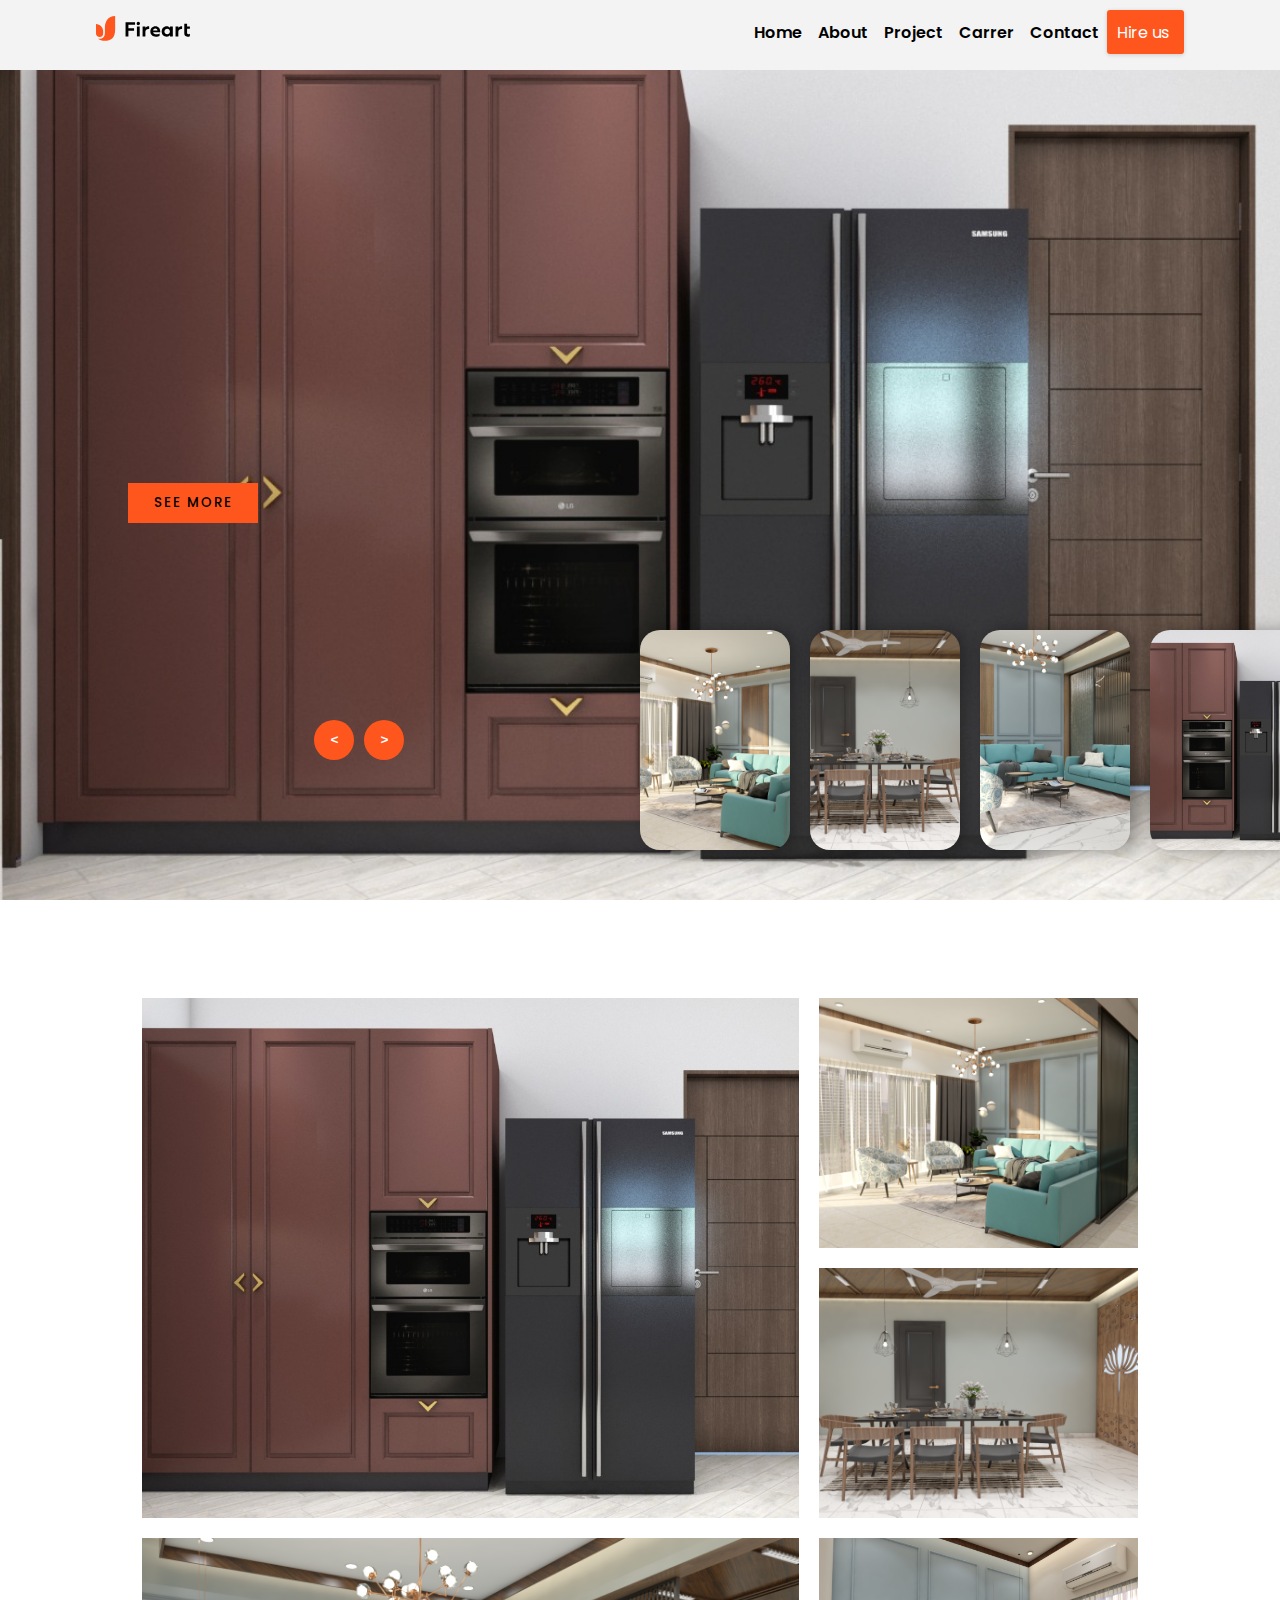
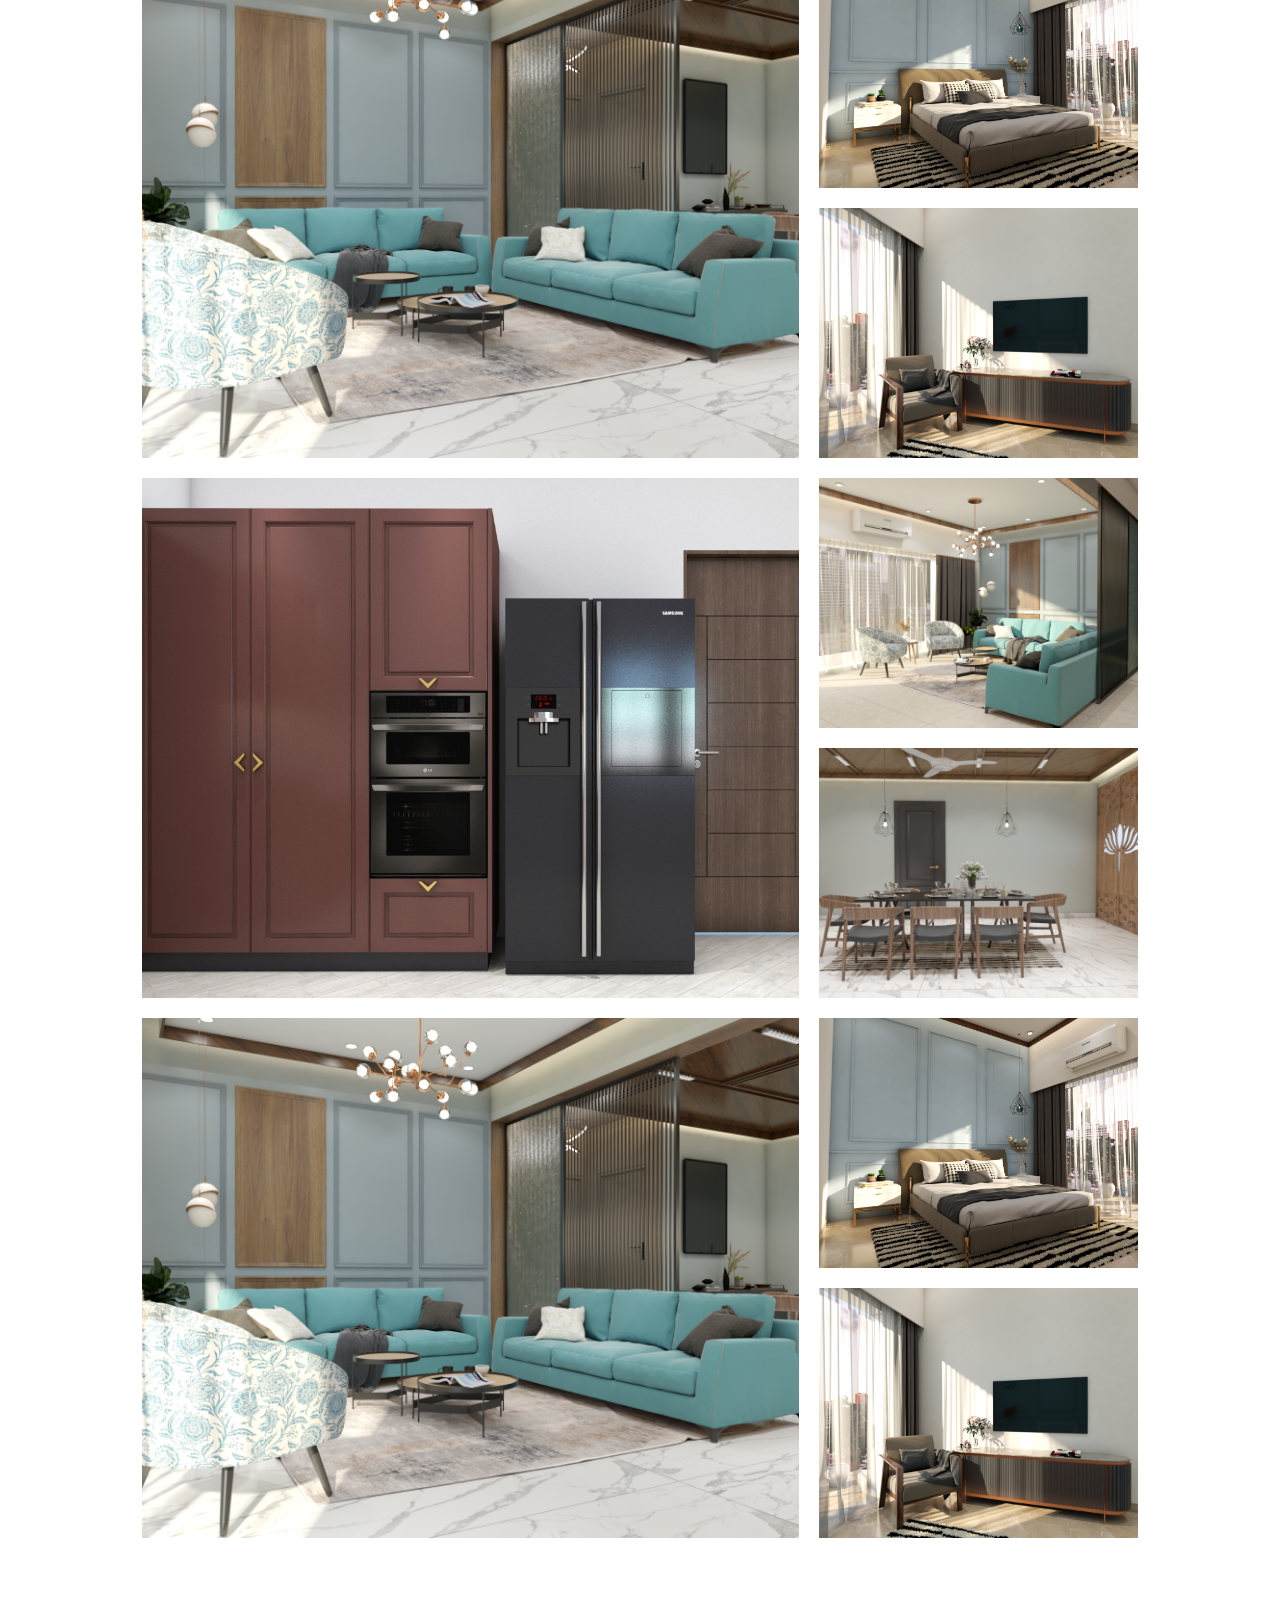
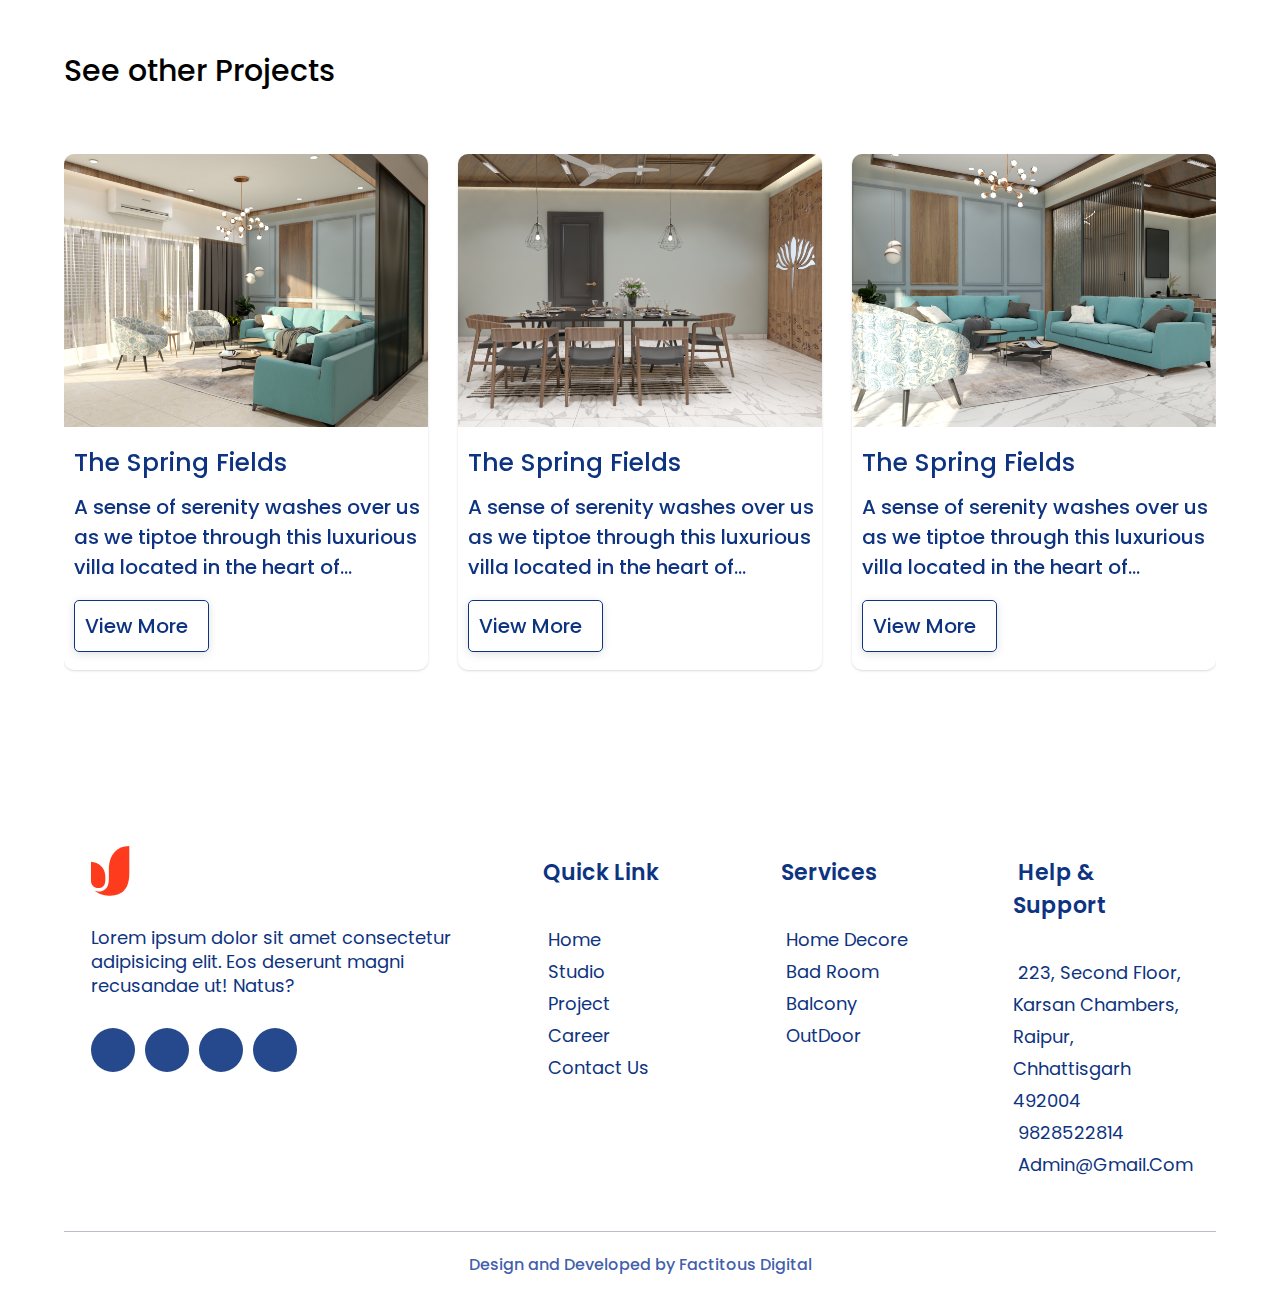
==== index.html @ 6d8b7cb5 "Add files via upload" ====
<!DOCTYPE html>
<html lang="en">
  <head>
    <meta charset="UTF-8" />
    <meta name="viewport" content="width=device-width, initial-scale=1.0" />
    <title>Document</title>
    <link rel="stylesheet" href="css/style.css" />
    <link rel="stylesheet" href="lightbox2/dist/css/lightbox.min.css" />

    <!-- Font Awesome CDN Link -->
    <link rel="stylesheet" href="https://cdnjs.cloudflare.com/ajax/libs/font-awesome/6.5.2/css/all.min.css" integrity="sha512-SnH5WK+bZxgPHs44uWIX+LLJAJ9/2PkPKZ5QiAj6Ta86w+fsb2TkcmfRyVX3pBnMFcV7oQPJkl9QevSCWr3W6A==" crossorigin="anonymous" referrerpolicy="no-referrer" />
    <link rel="stylesheet" href="https://cdn.jsdelivr.net/npm/swiper@11/swiper-bundle.min.css"/>
  </head>
  <body>
    <div class="container-fluid">
      <header>
        <!-- ---nav bar -----  -->
        <div class="header_navbar p_relative">
          <nav class="nav-bar">
            <div class="main_nav">
              <div class="header_logo">
                <img
                  src="image/navbar/desktop_logo.svg"
                  alt="fireart logo"
                  loading="lazy"
                  class="desktop_logo"
                />
              </div>
              <div class="menus">
                <ul class="nav-list">
                  <li><a href="index.html">Home</a></li>
                  <li><a href="about.html">About</a></li>
                  <li><a href="project.html">Project</a></li>
                  <li><a href="carrer.html">Carrer</a></li>
                  <li><a href="contact.html">Contact</a></li>
                </ul>
                <a href="" class="header_hirebutton">Hire us
                  <span>
                    <div class="snippet" data-title="dot-flashing">
                      <div class="stage">
                        <div class="dot-flashing"></div>
                      </div>
                    </div>
                  </span>
                </a>
              </div>
              <!-- ----mobile menu code ---  -->
              <div class="mobile-menu">
                <ul class="mobile-nav-list">
                  <li><a href="index.html">Home</a></li>
                  <li><a href="about.html">About</a></li>
                  <li><a href="project.html">Project</a></li>
                  <li><a href="carrer.html">carrer</a></li>
                  <li><a href="contact.html">contact </a></li>
                  <li class="header_hirebutton"><a href="proejctLink.html">Hire us </a></li>
                </ul>
              </div>
            </div>
            <!-- ---mobile menu code over ---  -->
            <div class="header_burger">
              <img src="image/navbar/burger.svg" alt="" class="burger_img" />
            </div>
          </nav>
        </div>
        <!-- --nav bar is over now---  -->

        <!-- ----Header slider -----  -->
        <div class="slider">
          <div class="list">
            <div class="item">
              <img src="image/slider/1.jpeg" alt="" />
              <div class="content">
                <div class="title">HOME MAGIC</div>
                <div class="type">BADROOM</div>
                <div class="description">
                  Lorem ipsum dolor sit amet consectetur adipisicing elit.
                  Deleniti temporibus quis eum consequuntur voluptate quae
                  doloribus distinctio. Possimus, sed recusandae. Lorem ipsum
                  dolor sit amet consectetur adipisicing elit. Sequi, aut.
                </div>
                <div class="button">
                  <button>SEE MORE</button>
                </div>
              </div>
            </div>
            <div class="item">
              <img src="image/slider/1.png" alt="" />
              <div class="content">
                <div class="title">BALCONY</div>
                <div class="type">BALCONY</div>
                <div class="description">
                  Lorem ipsum dolor sit amet consectetur adipisicing elit.
                  Deleniti temporibus quis eum consequuntur voluptate quae
                  doloribus distinctio. Possimus, sed recusandae. Lorem ipsum
                  dolor sit amet consectetur adipisicing elit. Sequi, aut.
                </div>
                <div class="button">
                  <button>SEE MORE</button>
                </div>
              </div>
            </div>
            <div class="item">
              <img src="image/slider/2.png" alt="" />
              <div class="content">
                <div class="title">HOME DECORE</div>
                <div class="type">DECORE</div>
                <div class="description">
                  Lorem ipsum dolor sit amet consectetur adipisicing elit.
                  Deleniti temporibus quis eum consequuntur voluptate quae
                  doloribus distinctio. Possimus, sed recusandae. Lorem ipsum
                  dolor sit amet consectetur adipisicing elit. Sequi, aut.
                </div>
                <div class="button">
                  <button>SEE MORE</button>
                </div>
              </div>
            </div>
            <div class="item">
              <img src="image/slider/3.png" alt="" />
              <div class="content">
                <div class="title">MAGIC ROOM</div>
                <div class="type">HALL</div>
                <div class="description">
                  Lorem ipsum dolor sit amet consectetur adipisicing elit.
                  Deleniti temporibus quis eum consequuntur voluptate quae
                  doloribus distinctio. Possimus, sed recusandae. Lorem ipsum
                  dolor sit amet consectetur adipisicing elit. Sequi, aut.
                </div>
                <div class="button">
                  <button>SEE MORE</button>
                </div>
              </div>
            </div>
          </div>
          <div class="thumbnail">
            <div class="item">
              <img src="image/slider/1.jpeg" alt="" />
            </div>
            <div class="item">
              <img src="image/slider/1.png" alt="" />
            </div>
            <div class="item">
              <img src="image/slider/2.png" alt="" />
            </div>
            <div class="item">
              <img src="image/slider/3.png" alt="" />
            </div>
          </div>
          <div class="nextPrevArrows">
            <button class="prev">&lt;</button>
            <button class="next">&gt;</button>
          </div>
        </div>
        <!-- -----header slider is over now---  -->
      </header>

      <!-- ---gallery is here--  -->
       <!-- -----gallery section is here--  -->
       <section class="gallery_section">
        <div class="container">
            <div class="grid-gallery">
                <div class="grid-item">
                    <a href="image/slider/1.jpeg" data-lightbox="gridImage">
                        <img src="image/slider/1.jpeg" />
                    </a>
                </div>
                <div class="grid-item">
                    <a href="image/slider/1.png" data-lightbox="gridImage">
                        <img src="image/slider/1.png" />
                    </a>
                </div>
                <div class="grid-item">
                    <a href="image/slider/2.png" data-lightbox="gridImage">
                        <img src="image/slider/2.png" />
                    </a>
                </div>
                <div class="grid-item">
                    <a href="image/slider/3.png" data-lightbox="gridImage">
                        <img src="image/slider/3.png" />
                    </a>
                </div>
                <div class="grid-item">
                    <a href="image/slider/4.png" data-lightbox="gridImage">
                        <img src="image/slider/4.png" />
                    </a>
                </div>
                <div class="grid-item">
                    <a href="image/slider/5.png" data-lightbox="gridImage">
                        <img src="image/slider/5.png" />
                    </a>
                </div>
                <!-- ----second is here --  -->
                <div class="grid-item">
                    <a href="image/slider/1.jpeg" data-lightbox="gridImage">
                        <img src="image/slider/1.jpeg" />
                    </a>
                </div>
                <div class="grid-item">
                    <a href="image/slider/1.png" data-lightbox="gridImage">
                        <img src="image/slider/1.png" />
                    </a>
                </div>
                <div class="grid-item">
                    <a href="image/slider/2.png" data-lightbox="gridImage">
                        <img src="image/slider/2.png" />
                    </a>
                </div>
                <div class="grid-item">
                    <a href="image/slider/3.png" data-lightbox="gridImage">
                        <img src="image/slider/3.png" />
                    </a>
                </div>
                <div class="grid-item">
                    <a href="image/slider/4.png" data-lightbox="gridImage">
                        <img src="image/slider/4.png" />
                    </a>
                </div>
                <div class="grid-item">
                    <a href="image/slider/5.png" data-lightbox="gridImage">
                        <img src="image/slider/5.png" />
                    </a>
                </div>

            </div>

        </div>
    </section>

    <!-- ---gallery section is over now--  -->
      <!-- ---gallery is over now--  -->

      <!-- -----section is here---  -->
      <div class="container kapil">
        <div class="swiper_slider">
          <h2>See other Projects</h>
            <div class="swiper">
              <div class="swiper-wrapper">
                <div class="swiper-slide">
                  <img src="image/slider/1.png" alt="Image 1">
                  <div class="title">The Spring Fields</div>
                  <div class="description">A sense of serenity washes over us as we tiptoe through this luxurious villa located in the heart of...</div>
                  <div class="view-more"><p>View More</p></div>
                </div>
                <div class="swiper-slide">
                  <img src="image/slider/2.png" alt="Image 1">
                  <div class="title">The Spring Fields</div>
                  <div class="description">A sense of serenity washes over us as we tiptoe through this luxurious villa located in the heart of...</div>
                  <div class="view-more"><p>View More</p></div>
                </div>
                <div class="swiper-slide">
                  <img src="image/slider/3.png" alt="Image 1">
                  <div class="title">The Spring Fields</div>
                  <div class="description">A sense of serenity washes over us as we tiptoe through this luxurious villa located in the heart of...</div>
                  <div class="view-more"><p>View More</p></div>
                </div>
                <div class="swiper-slide">
                  <img src="image/slider/4.png" alt="Image 1">
                  <div class="title">The Spring Fields</div>
                  <div class="description">A sense of serenity washes over us as we tiptoe through this luxurious villa located in the heart of...</div>
                  <div class="view-more"><p>View More</p></div>
                </div>
                <div class="swiper-slide">
                  <img src="image/slider/5.png" alt="Image 1">
                  <div class="title">The Spring Fields</div>
                  <div class="description">A sense of serenity washes over us as we tiptoe through this luxurious villa located in the heart of...</div>
                  <div class="view-more"><p>View More</p></div>
                </div>
                
              </div>
              <!-- Add Pagination -->
            </div>
        </div>

      </div>
      <!-- -----section is over here----  -->

      <!-- ---footer is start here---  -->
      <footer>
        <div class="container">
          <div class="wrapper">
            <div class="footer-widget">
              <a href="#">
                <img src="image/footer/logo.svg" class="logo" />
              </a>
              <p class="desc">
                Lorem ipsum dolor sit amet consectetur adipisicing elit. Eos
                deserunt magni recusandae ut! Natus?
              </p>
              <ul class="socials">
                <li>
                  <a href="#">
                    <i class="fab fa-facebook-f"></i>
                  </a>
                </li>
                <li>
                  <a href="#">
                    <i class="fab fa-twitter"></i>
                  </a>
                </li>
                <li>
                  <a href="#">
                    <i class="fab fa-instagram"></i>
                  </a>
                </li>
                <li>
                  <a href="#">
                    <i class="fab fa-linkedin-in"></i>
                  </a>
                </li>
              </ul>
            </div>
            <div class="footer-widget">
              <h6><i class="fa-solid fa-arrow-up-right-from-square"></i> &nbsp;Quick Link</h6>
              <ul class="links">
                <li><a href="#"> <i class="fa-solid fa-house-crack"></i> &nbsp; Home</a></li>
                <li><a href="#"><i class="fa-brands fa-studiovinari"></i> &nbsp; Studio</a></li>
                <li><a href="#"><i class="fa-solid fa-list-check"></i> &nbsp; Project</a></li>
                <li><a href="#"><i class="fa-solid fa-arrow-trend-up"></i> &nbsp; Career</a></li>
                <li><a href="#"><i class="fa-regular fa-address-book"></i> &nbsp; Contact Us</a></li>
              </ul>
            </div>
            <div class="footer-widget">
              <h6><i class="fa-solid fa-sliders"></i> &nbsp;Services</h6>
              <ul class="links">
                <li><a href="#"><i class="fa-solid fa-campground"></i> &nbsp; Home Decore</a></li>
                <li><a href="#"><i class="fa-solid fa-person-booth"></i> &nbsp; Bad Room</a></li>
                <li><a href="#"><i class="fa-solid fa-person-shelter"></i> &nbsp; Balcony</a></li>
                <li><a href="#"><i class="fa-solid fa-cloud-sun"></i>&nbsp; OutDoor</a></li>
              </ul>
            </div>
            <div class="footer-widget">
              <h6><i class="fa-solid fa-circle-question"></i> &nbsp;Help &amp; Support</h6>
              <ul class="links">
                <!-- <li><i class="fa-regular fa-address-book"></i> &nbsp;<a href="">Address</a></li> -->
                <li><a href=""><i class="fa-regular fa-address-book"></i>  &nbsp;223, Second Floor, Karsan Chambers,<br> Raipur, Chhattisgarh 492004</a></li>
                <!-- <li><i class="fa-regular fa-address-book"></i> &nbsp;<a href="">Mobile Number</a></li> -->
                <li><a href=""><i class="fa-regular fa-address-book"></i>  &nbsp;9828522814</a></li>
                <!-- <li><i class="fa-regular fa-envelope"></i> &nbsp;<a href="">Email Id :</a> </li> -->
                <li><a href="mailto:admin@gmail.com"> <i class="fa-regular fa-envelope"></i> &nbsp;admin@gmail.com</a></li>
                
            </ul>
            
            </div>
          </div>
          <div class="copyright-wrapper">
            <p>
              Design and Developed by
              <a href="#" target="blank">Factitous Digital</a>
            </p>
          </div>
        </div>
      </footer>
      <!-- --footer is over here--  -->
      
    </div>


    <script src="js/script.js"></script>
    <!-- ------swiper slider cdn ----  -->
    <script src="https://cdn.jsdelivr.net/npm/swiper@11/swiper-bundle.min.js"></script>
    <script>
      // Initialize Swiper
      var swiper = new Swiper('.swiper', {
        slidesPerView: 3,
      spaceBetween: 30,
      freeMode: true,
      loop: true,
      autoplay: {
        delay: 3000, // milliseconds
        disableOnInteraction: false, // keep autoplaying even when user interacts
      },
      pagination: {
        el: '.swiper-pagination',
        clickable: true,
      },
      breakpoints: {
    // When window width is <= 768px (mobile)
    0: {
      slidesPerView: 'auto',
    },
    // When window width is > 768px (desktop)
    1024: {
      slidesPerView: 3, // Adjust the value for desktop as needed
    },
  },
      
    });
    </script>
    <!-- jQuery CDN Link -->
    <script src="https://ajax.googleapis.com/ajax/libs/jquery/3.6.3/jquery.min.js"></script>
    <!-- Lightbox JS -->
    <script src="lightbox2/dist/js/lightbox.min.js"></script>
  </body>
</html>
---- css/style.css ----
@import url("https://fonts.googleapis.com/css2?family=Poppins:ital,wght@0,100;0,200;0,300;0,400;0,500;0,600;0,700;0,800;0,900;1,100;1,200;1,300;1,400;1,500;1,600;1,700;1,800;1,900&display=swap");

* {
  margin: 0;
  padding: 0;
  box-sizing: border-box;
}

:root {
  --primary-color: #f3f3f3;
  --button-color: #ff561d;
  --secondary-color: #000000;
  --ternory-color: #ffffff;
}

body {
  margin: 0;
  padding: 0;
  box-sizing: border-box;
  font-family: Poppins;
}

ul li {
  list-style: none;
}

a {
  text-decoration: none;
  color: var(--secondary-color);
}

p,
h1,
h2,
h3,
h4,
h5,
h6 {
  overflow-wrap: break-word;
}

.text-center {
  text-align: center;
}
.container-fluid {
  width: 100%;
}
.container {
  width: 90%;
  margin: auto;
}
.p_relative{
    position: relative;
}

/* ----nav bar css is here----  */
.header_navbar{
    width: 100%;
    background-color: var(--primary-color);
    border: 0px solid red;
    position: fixed;
    z-index: 999;
    height: 70px;
}
nav{
    position: fixed;
    top: 0;
    left: 0;
    width: 100%;
    border: 1px solid red;
    padding: 0px 2em;
    z-index: 9; /* Adjust z-index as needed */
    background-color: var(--primary-color);
    
  }
.nav-bar{
    border: 0px solid blue;
    width: 90%;
    margin-left: 5%;
}
.main_nav{
    display: flex;
    justify-content: space-between;
    align-items: center;
}
nav .desktop_logo{
    background-size: cover;
    border: 0px solid black;
    height: 25px;
    margin: 1em 0em;
}
.menus .nav-list {
    display: flex;
    border: 0px solid black;
    margin-top: 0.6em;
    
}
.menus .nav-list li a{  
    padding: 0 0.5em;
    margin-right: 2em;
    color: var(--secondary-color);
    font-weight: 550;
    border: 0px solid red;
    position: relative;
}
.menus .nav-list li a::after{
    content: '';
    height: 2px;
    width: 0px;
    background:var(--button-color);
    border-radius: 3px;
    position: absolute;
    bottom: -5px;
    right: 0%;
    transition: 0.3s;
}

.menus .nav-list li a:hover::after{
    width: 100%;
    left: 0%;
}
.menus{
    display: flex;
}
.header_hirebutton{
    background-color: var(--button-color);
    color: var(--ternory-color);
    padding: 10px 15px 9px 10px;
    border-radius: 3px;
    box-shadow: rgba(0, 0, 0, 0.16) 0px 1px 4px;
}
.header_burger{
    display: none;
}
.mobile-menu {
    display: none;
  }
/* ----nav bar css is closed ---  */

/* -----slider css is here---  */
.slider {
  height: 100vh;
  width: 100%;
  overflow: hidden;
  position: relative;
  border: 0px solid red;
}
.slider .list .item {
  width: 100%;
  height: 100%;
  position: absolute;
  inset: 0 0 0 0;
}
.slider .list .item img {
  width: 100%;
  height: 100%;
  object-fit: cover;
}
.slider .list .item .content {
  position: absolute;
  top: 20%;
  width: 1140px;
  max-width: 80%;
  left: 50%;
  transform: translateX(-50%);
  padding-right: 30%;
  box-sizing: border-box;
  color: #fff;
  text-shadow: 0 5px 10px #0004;
}

.slider .list .item .content .title,
.slider .list .item .content .type {
  font-size: 5em;
  font-weight: bold;
  line-height: 1.3em;
}
.slider .list .item .type {
  color: #ff561d;
}
.slider .list .item .button {
  display: grid;
  grid-template-columns: repeat(2, 130px);
  grid-template-rows: 40px;
  gap: 5px;
  margin-top: 20px;
}
.slider .list .item .button button {
  border: none;
  background-color: #ff561d;
  font-family: Poppins;
  font-weight: 500;
  cursor: pointer;
  transition: 0.4s;
  letter-spacing: 2px;
}

.slider .list .item .button button:hover {
  letter-spacing: 3px;
}
.slider .list .item .button button:nth-child(2) {
  background-color: transparent;
  border: 1px solid #fff;
  color: #eee;
}

/* Thumbnail Section  */
.thumbnail {
  position: absolute;
  bottom: 50px;
  left: 50%;
  width: max-content;
  z-index: 100;
  display: flex;
  gap: 20px;
}

.thumbnail .item {
  width: 150px;
  height: 220px;
  flex-shrink: 0;
  position: relative;
}

.thumbnail .item img {
  width: 100%;
  height: 100%;
  object-fit: cover;
  border-radius: 20px;
  box-shadow: 5px 0 15px rgba(0, 0, 0, 0.3);
}

/* nextPrevArrows Section  */
.nextPrevArrows {
  position: absolute;
  top: 80%;
  right: 52%;
  z-index: 100;
  width: 300px;
  max-width: 30%;
  display: flex;
  gap: 10px;
  align-items: center;
}
.nextPrevArrows button {
  width: 40px;
  height: 40px;
  border-radius: 50%;
  background-color: #ff561d;
  border: none;
  color: #fff;
  font-family: monospace;
  font-weight: bold;
  transition: 0.5s;
  cursor: pointer;
}
.nextPrevArrows button:hover {
  background-color: #fff;
  color: #000;
}

/* Animation Part */
.slider .list .item:nth-child(1) {
  z-index: 1;
}

/* animation text in first item */
.slider .list .item:nth-child(1) .content .title,
.slider .list .item:nth-child(1) .content .type,
.slider .list .item:nth-child(1) .content .description,
.slider .list .item:nth-child(1) .content .buttons {
  transform: translateY(50px);
  filter: blur(20px);
  opacity: 0;
  animation: showContent 0.5s 1s linear 1 forwards;
}
@keyframes showContent {
  to {
    transform: translateY(0px);
    filter: blur(0px);
    opacity: 1;
  }
}
.slider .list .item:nth-child(1) .content .title {
  animation-delay: 0.4s !important;
}
.slider .list .item:nth-child(1) .content .type {
  animation-delay: 0.6s !important;
}
.slider .list .item:nth-child(1) .content .description {
  animation-delay: 0.8s !important;
}
.slider .list .item:nth-child(1) .content .buttons {
  animation-delay: 1s !important;
}

/* Animation for next button click */
.slider.next .list .item:nth-child(1) img {
  width: 150px;
  height: 220px;
  position: absolute;
  bottom: 50px;
  left: 50%;
  border-radius: 30px;
  animation: showImage 0.5s linear 1 forwards;
}

@keyframes showImage {
  to {
    bottom: 0;
    left: 0;
    width: 100%;
    height: 100%;
    border-radius: 0;
  }
}

.slider.next .thumbnail .item:nth-last-child(1) {
  overflow: hidden;
  animation: showThumbnail 0.5s linear 1 forwards;
}
.slider.prev .list .item img {
  z-index: 100;
}

@keyframes showThumbnail {
  from {
    width: 0;
    opacity: 0;
  }
}

.slider.next .thumbnail {
  animation: effectNext 0.5s linear 1 forwards;
}

@keyframes effectNext {
  from {
    transform: translateX(150px);
  }
}

/* Animation for prev button click */
.slider.prev .list .item:nth-child(2) {
  z-index: 2;
}

.slider.prev .list .item:nth-child(2) img {
  animation: outFrame 0.5s linear 1 forwards;
  position: absolute;
  bottom: 0;
  left: 0;
}
@keyframes outFrame {
  to {
    width: 150px;
    height: 220px;
    bottom: 50px;
    left: 50%;
    border-radius: 20px;
  }
}

.slider.prev .thumbnail .item:nth-child(1) {
  overflow: hidden;
  opacity: 0;
  animation: showThumbnail 0.5s linear 1 forwards;
}
.slider.next .nextPrevArrows button,
.slider.prev .nextPrevArrows button {
  pointer-events: none;
}

.slider.prev .list .item:nth-child(2) .content .title,
.slider.prev .list .item:nth-child(2) .content .type,
.slider.prev .list .item:nth-child(2) .content .description,
.slider.prev .list .item:nth-child(2) .content .buttons {
  animation: contentOut 1.5s linear 1 forwards !important;
}

@keyframes contentOut {
  to {
    transform: translateY(-150px);
    filter: blur(20px);
    opacity: 0;
  }
}
@media screen and (max-width: 678px) {
  .slider .list .item .content {
    padding-right: 0;
  }
  .slider .list .item .content .title {
    font-size: 50px;
  }
}
/* ----slider css is over now ----  */


/* --footer css is here----  */
footer {
    position: relative;
    width: 100%;
    height: auto;
    padding-top: 80px;
    background-color: #ffffff;
  }
  
  
  .wrapper {
    display: flex;
    justify-content: space-between;
    flex-direction: row;
    flex-wrap: wrap;
  }
  
  .wrapper .footer-widget {
    width: calc(20% - 30px);
    margin: 0 15px 50px;
    padding: 0 12px;
  }
  
  .wrapper .footer-widget:nth-child(1) {
    width: calc(40% - 50px);
    margin-right: 15px;
  }
  
  .wrapper .footer-widget .logo {
    margin-bottom: 30px;
    vertical-align: middle;
  }
  
  .wrapper .footer-widget p {
    margin-bottom: 30px;
    font-size: 18px;
    line-height: 24px;
    color: #0e3481;
  }
  
  .wrapper .footer-widget .socials {
    display: flex;
    align-items: center;
    justify-content: flex-start;
  }
  
  .wrapper .footer-widget .socials li {
    list-style: none;
  }
  
  .wrapper .footer-widget .socials li a {
    width: 44px;
    height: 44px;
    margin-right: 10px;
    color: #ffffff;
    background-color: rgba(14, 52, 129, 0.9);
    border-radius: 50%;
    font-size: 22px;
    text-decoration: none;
    display: flex;
    align-items: center;
    justify-content: center;
    transition: all 0.3s ease-out;
  }
  
  .wrapper .footer-widget .socials li a:hover {
    background-color: #037ef3;
  }
  
  .wrapper .footer-widget h6 {
    color: #0e3481;
    margin: 10px 0 35px;
    font-size: 22px;
    font-weight: 600;
  }
  
  .wrapper .footer-widget .links li {
    list-style: none;
  }
  
  .wrapper .footer-widget .links li a {
    color: #0e3481;
    font-size: 18px;
    text-decoration: none;
    text-transform: capitalize;
    line-height: 32px;
    transition: all 0.3s ease-out;
  }
  
  .wrapper .footer-widget .links li a:hover {
    color: #037ef3;
  }
  
  .copyright-wrapper {
    padding: 20px 0;
    border-top: 1px solid rgba(88, 89, 120, 0.4);
  }
  
  .copyright-wrapper p {
    color: rgba(14, 52, 149, 0.8);
    font-size: 16px;
    font-weight: 500;
    text-align: center;
  }
  
  .copyright-wrapper p a {
    color: inherit;
    font-weight: 500;
    text-decoration: none;
    transition: all 0.3s ease-out;
  }
  
  .copyright-wrapper p a:hover {
    color: #037ef3;
  }
  
  /* Let's write the media query */
  @media (max-width: 992px) {
    .container {
      max-width: 960px;
    }
  
    .wrapper .footer-widget,
    .wrapper .footer-widget:nth-child(1) {
      width: calc(50% - 30px);
    }
  }
  
  @media (max-width: 768px) {
    .container {
      max-width: 720px;
    }
  
    .wrapper .footer-widget,
    .wrapper .footer-widget:nth-child(1) {
      width: 100%;
      margin: 0 10px 50px;
    }
  }
  
/* --footer css is over now  ---  */

/* ---index swiper sider is here ----  */
.kapil{
  border: 0px solid red;
}
.swiper_slider h2{
  margin-top: 2em;
  font-weight: 500;
  font-size: 30px;
}
.swiper {  
    width: 100%;
    height: 100%;
    margin-bottom: 2em;  
    margin-top: 2em;
    border: 0px solid red;
}
.swiper-slide {
  text-align: center;
  font-size: 18px;
  background: #fff;
  display: flex;
  justify-content: center;
  box-shadow: rgba(0, 0, 0, 0.1) 0px 1px 3px 0px, rgba(0, 0, 0, 0.06) 0px 1px 2px 0px;
  border-radius: 10px 10px 0px 0px;
  margin-bottom: 2em;
  border-radius: 10px;
}
.swiper-slide img{
  background-size: cover;
  width: 100%;
  height: auto;
  border-radius: 10px 10px 0px 0px;
}
.swiper-slide .title{
  text-align: left;
  font-weight: 500;
  font-size: 25px;
  margin:10px 0px;
  padding-left: 10px;
  color: #0e3481;
}
.swiper-slide .description{
  font-size: 20px;
  font-weight: 500;
  margin: 10px 0px;
  text-align: left;
  padding-left: 10px;
  color: #0e3481;
}
.swiper-slide .view-more {
  padding: 10px 20px;
  border: none;
  margin: 18px 10px;
  font-size: 20px;
  border: 1px solid #0e3481;
  display: table;
  border-radius: 5px;
  padding-left: 10px;
  color: #0e3481;
  box-shadow: rgba(99, 99, 99, 0.2) 0px 2px 8px 0px;
}

/* ---index swiper slider is over now ---  */

/* -----about is here----  */
.about_section{
  width: 95%;
  display: flex;
  justify-content: space-between;
  margin: auto;
  border: 0px solid red;
  padding-top: 7em;
  margin-bottom: 3em;
}
.about_left{
  width: 40%;

}
.about_left h1{
  font-size: 40px;
  line-height: 55px;
  font-weight: 500;
}
.about_right{
  width: 60%;
}
.about_right p{
    font-size: 20px;
    line-height: 40px;
    text-align: justify;
}
.experience_section{
  width: 100%;
  display: flex;
  justify-content: space-between;
  margin-top: 2em;
}
.experiencce{
  width: 50%;
}
.experiencce h3{
  font-size: 55px;
  font-weight: 500;
  line-height: 65px;
  margin-bottom: 0.2em;
}
.experiencce p{
  font-size: 20px;
  margin-bottom: 0.5em;
}
.experiencce_border{
  width: 80%;
  border-bottom: 1px solid brown;
}
.about_right img {
  background-size: cover;
  width: 100%;
  filter: grayscale(100%);
  border-radius: 20px;
  height: 80%;
}

/* ---about is over now--  */

/* ------project section is here ---  */


.mySwiper{
  width: 100%;
  height: 100vh;
  overflow: hidden;
}
.mySwiper img{
  width: 100%;
  height: 100vh;
}
.project_section{
  width: 100%;
  border: 0px solid red;
  display: flex;
  justify-content: space-between;
}
.project_section_left1{
  width: 40%;
  border: 0px solid red;
}
.project_brick{
  margin: 8.5em 0em 6em 5em;
  border: 0px solid green;
}
.project_section_left1 h3{
  font-weight: 500;
  font-size: 30px;
  margin-top: 1em;
  margin-bottom: 0.5em;
}
.project_section_left1 p{
  font-size: 20px;
  text-align: justify;
  line-height: 30px;
  margin-bottom: 0.5em;
}
.project_section_left1 .view_more{
  padding: 10px 20px;
  border: 1px solid black;
  display: table;
  border-radius: 5px;
  margin-top: 1em;
  cursor: pointer;
}
.project_section_left1 .view_more:hover{
  background-color: black;
  color: white;
}
.view_more a:hover{
  color: white;
}

.project_section_right1{
  width: 60%;
  text-align: left;
  transform: scale(0.9);

}
.project_section_right1 img{
  padding: 1rem;
  border: 0px solid black;
  box-shadow: rgba(0, 0, 0, 0.24) 0px 3px 8px;
}

/* --proejct gallery is here --  */
.grid-gallery {
  width: 100%;
  max-width: 90%;
  margin: 0 auto;
  padding: 50px 20px;
  display: grid;
  grid-template-columns: repeat(auto-fit, minmax(250px, 1fr));
  grid-auto-rows: 250px;
  grid-auto-flow: dense;
  grid-gap: 20px;
}

.grid-gallery .grid-item {
  position: relative;
  background-color: #efefef;
  overflow: hidden;
}

.grid-gallery .grid-item img {
  width: 100%;
  height: 100%;
  object-fit: cover;
  transition: transform 0.5s cubic-bezier(0.165, 0.84, 0.44, 1);
}

.grid-gallery .grid-item:hover img {
  transform: scale(1.1);
}

.grid-gallery .grid-item a {
  cursor: zoom-in;
}

.grid-gallery .grid-item:nth-child(3n - 2) {
  grid-column: span 2;
  grid-row: span 2;
}
.gallery_section{
  margin-top: 3em;
}

/* Let's make it responsive */
@media (max-width: 768px) {
  .grid-gallery {
    grid-template-columns: repeat(auto-fit, minmax(250px, 1fr));
    grid-auto-rows: 250px;
  }

  .grid-gallery .grid-item:nth-child(3n - 2) {
    grid-column: unset;
    grid-row: unset;
  }
}

/* -----project section is over now ---  */

/* -----proejct link section is here -- -  */
.project_link{
  width: 100%;
  display: flex;
  justify-content: space-between;
  margin-top: 3em;
}
.proejctLink_left{
  width: 40%;
}
.proejctLink_left h3{
  font-size: 45px;
  font-weight: 500;
}
.proejctLink_right {
  width: 60%;
}
.proejctLink_right h3{
  font-size: 35px;
  font-weight: 400;
  margin-bottom: 0.5em;
}
.proejctLink_right p{
  font-size: 18px;
}
/* ----proejct link section is over now --  */

/* ------contact us code is here ----  */

.contact{
  width: 100%;
  border: 0px solid red;
  display: flex;
  justify-content: space-between;
  margin-bottom: 1em;
  padding-top: 5em;
}
.contact_form{
  width: 30%;
  border: 0px solid green;
  margin-top: 3em;
}
.contact_form h1{
  font-weight: 500;
  line-height: 40px;
  margin: 1em 0px;
  font-size: 30px;
}
.contact_form p{
  font-size: 18px;
  line-height: 20px;
  margin:1em 0px;
}
.contact_detail{
  width: 50%;
  margin-top: 3em;
  border: 0px solid black;
}
.contact-group .contact_group_style{
  border-radius: 5px;
  border: 1px solid #dfdfdf;
  padding: 0px 16px;
  margin-top: 1em;
  height: 45px;
  margin-bottom: 1.5em;
  width: 100%;
}

.contact-group .cotact_label{
  margin-bottom: 5px;
}
.contact_group_textarea{
  border: 0px solid red;
  width: 100%;
  height: 100px;
  margin-top: 1em;
  border: 1px solid #dfdfdf;
}
.send_message_contact{
  border: none;
  margin:3em 0em ;
  background-color: var(--button-color);
  color: var(--ternory-color);
  padding: 20px 25px 18px 20px;
  border-radius: 3px;
  font-size: 20px;
  box-shadow: rgba(0, 0, 0, 0.16) 0px 1px 4px;
}
.contact_mainform{
  margin-top: 2.5em;
 
}
/* ----contact details section is here ----  */

.contact_phone{
  display: flex;
  justify-content: space-between;
}
.contact_detail h1{
  margin: 1em 0em;
  font-weight: 500;
  font-size: 32px;
}
.conatc_info_email{
  margin-bottom: 2em;
  color: var(--button-color);
  font-size: 20px;
}
.contact_detail h3{
  margin:1em 0em;
  font-size: 32px;
  font-weight: 500;
}
.contact_phone_contect{
  font-size: 20px;
}
.contact_phone_contect p{
  margin-bottom: 8px;
  border: 0px solid red;
  line-height: 35px;
}
.ifrmae_class{
  padding: 1rem;
  border: 5px solid white;
  box-shadow: rgba(0, 0, 0, 0.24) 0px 3px 8px;
}
/* ------contact css is over now ---  */
/* ------carrer css is here----  */
.carrer_job{
  display: flex;
  margin-bottom: 5em;
}
.carrer_job_first{
  width: 50%;
  margin-top: 4em;
}
.carrer_job_first h2{
  font-size: 45px;
  color: black;
  font-weight: 500;
  margin-bottom: 1em;
}
.carrer_job_first span{
  color: var(--button-color);
}
.carrer_job_first p{
  font-size: 24px;
  line-height: 36px;
  color: #6b6b6b;
  margin-bottom: 2em;
}
.carrer_open_position{
  border: none;
  background-color: var(--button-color);
  color: var(--ternory-color);
  padding: 20px 25px 18px 20px;
  border-radius: 3px;
  font-size: 20px;
  box-shadow: rgba(0, 0, 0, 0.16) 0px 1px 4px;
  cursor: pointer;
}

/* ---position css is here---  */
.open_position{
  border: 0px solid red;
  margin-bottom: 4em;
}
.open_position h2{
  font-size: 45px;
  color: black;
  font-weight: 500;
  margin-bottom: 1em; 
  border: 0px solid red;
}
.open_position p{
  font-size: 24px;
  line-height: 36px;
  color: #6b6b6b;
  margin-bottom: 2em;
}

.carrer_alljob{
  width: 50%;
  display: flex;
  justify-content: space-between;
  margin-bottom: 5em;
}


.full_job{
  border: 0px solid red;
  border-radius: 5px;
  box-shadow: rgba(0, 0, 0, 0.24) 0px 3px 8px;
  display: flex;
  justify-content: space-between;
  margin-bottom: 2em;
}


.full_job_left h3{
  color: black;
  font-weight: 500;
  font-size: 30px;
  padding-bottom: 10px;
  margin-top: 1.5em;
}
.full_job_left p{
  color: var(--button-color);
}
.full_job_right h4{
  font-size: 28px;
  font-weight: 600;
  padding-bottom: 10px;
  margin-top: 1.5em;
}
.full_job_right p{
  color: black;
}
.fulltime_apply{
  border: none;
  background-color: var(--button-color);
  color: var(--ternory-color);
  padding: 13px 25px 13px 20px;
  border-radius: 10px;
  font-size: 20px;
  box-shadow: rgba(0, 0, 0, 0.16) 0px 1px 4px;
  margin-top: 1em;
  margin-right: 2em;
  cursor: pointer;
}
.job-list {
  display: none;
}
.job-list.active {
  display: block;
}
.full_job {
  display: grid;
  grid-template-columns: repeat(auto-fit, minmax(300px, 1fr));
  grid-gap: 4em 2em;
}

.job-grid {
  display: grid;
  grid-template-columns: repeat(auto-fill, minmax(300px, 1fr));
  grid-gap: 4em 2em;
}

.full_job {
  border: 1px solid #ccc;
  padding: 20px;
  transition: transform 0.3s ease;
}

.full_job:hover {
  transform: scale(1.05);
}

.full_job_left {
  margin-bottom: 10px; /* Adjust spacing */
}

.full_job_left h3 {
  font-size: 1.2rem; /* Adjust font size */
  margin-bottom: 5px; /* Adjust spacing */
}

.full_job_left p {
  font-size: 0.9rem; /* Adjust font size */
  color: #666; /* Adjust color */
  margin-bottom: 0; /* Reset margin */
}

.full_job_right h4,
.full_job_right p {
  margin: 0; /* Reset margin */
}

.full_job_right button {
  padding: 8px 15px; /* Adjust padding */
  background-color: #007bff; /* Adjust background color */
  color: #fff; /* Adjust text color */
  border: none;
  border-radius: 5px;
  cursor: pointer;
  transition: background-color 0.3s ease;
}

.full_job_right button:hover {
  background-color: #0056b3; /* Adjust hover background color */
}

/* Adjust styles as needed */


/* ----carrer css  is over now ---    */
/* ----job page is here----  */
.job_description{
  display: flex;
  justify-content: space-between;
  padding-top: 8em;
}
.job_description_part1{
  width: 50%;
  border-right: 2px solid #eaeaea;
  margin-bottom: 4em; 
}
.job_description_part1 h1{
  font-size: 48px;
  font-weight: 500;
  margin-bottom: 10px;
}
.job_description_part2{
  width: 50%;
  border: 0px solid red;
}
.job_description_part1 .job_dev a{
  color: var(--button-color);
  font-size: 18px;
  
}
.job_description_part1 .job_dev{
  margin: 1em 0em;
}
.job_description_part1 p{
  line-height: 30px;
  font-size: 22px;
  margin-bottom: 1em;
  width: 90%;
}
.grid_job_item{
  line-height: 30px;
  color: black;
}
.job_description_part1 h2{
  color: black;
  font-size: 35px;
  font-weight: 500;
  margin: 1em 0em;
}
.job_description_part1 ul li{
  font-size: 22px;
  line-height: 30px;
  list-style: disc;
  border: 0px solid red;
  width: 95%;
  margin: auto;
}
.job_description_part2_from {
  border: 0px solid red;
  width: 70%;
  margin-left: 6em;
}
.job_description_part2_label{
  margin-bottom: 0.5em;
  font-size: 20px;
}
.job_description_part2_from input{
  border: none;
  border-bottom: 1px solid black;
  width: 100%;
  margin-top: 0.5em;
  font-size: 25px;
  padding-bottom: 8px;
}
.job_description_part2_button{
  background-color: black;
  color: white;
  box-shadow: rgba(0, 0, 0, 0.24) 0px 3px 8px;
  margin-top: 2em;
  padding: 15px 20px;
  border: none;
  border-radius: 10px;
}

/* ---job page is over now ---    */

/* Media query for screens smaller than 600px (typically mobile devices) */
@media (min-width: 0px) and (max-width: 990px) { 
  .nav-bar{
    display: flex;
    justify-content: space-between;
    align-items: center;
}
  .mobile-menu{
      border: 0px solid red;
      background-color: white;
      position: relative;
      z-index: 99;
  }
  .arrow_svg{
      border: 0px solid red;
      width: 20px;
      height: 20px;
      text-align: right;
  }
  .mobile-menu ul li:nth-child(6) {
      border: 0px solid red; 
    }
  .submenu li a{
      line-height: 15px;
      border: 0px solid red;
      font-size: 15px;
      padding: 0px;
    }
  .mobile-menu {
      display: none;
      overflow-y: auto;
      transition: transform 0.3s ease-in-out, opacity 0.3s ease-in-out;
    }
    
    @keyframes slideFromLeft {
      0% {
        transform: translateX(-100%);
      }
      100% {
        transform: translateX(0);
      }
    }
    
    .mobile-menu.active {
      display: block;
      position: fixed;
      top: 0;
      left: 0;
      width: 100%; /* Adjust the width as needed */
      height: 100vh;
      background-color: #fff; /* Adjust background color as needed */
      box-shadow: 0 2px 5px rgba(0, 0, 0, 0.2); /* Add shadow for better visibility */
      animation: slideFromLeft 0.5s ease forwards; /* Adjust duration and timing function as needed */
    }
    .header_burger{
      z-index:  999;
    }
    
    

    .mobile-nav-list{
      width: 73%;
      margin: auto;
    }
    .mobile-nav-list li{
      font-size: 18px;
      line-height: 26px;
      padding: 1em 0em;
    }
    .submenu {
      display: none;
    }
    
    .submenu.active {
      display: block;
    }
    
    .header_hirebutton{
      margin-top: 2em;
      text-align: center;
      margin-bottom: 4em;
    }
    .header_hirebutton a{
      color: white;
    }
    
  .header_burger{
      display: block;
      border: 0px solid red;
    
  }
  .menus{
      display: none;
  }
  .about_section{
    flex-direction: column;
    border: 0px solid red;
  }
  .about_left{
    width: 100%;
  }
  .about_left h1{
    font-size: 20px;
    width: 100%;
    border: 0px solid red;
    line-height: 33px;
    margin-bottom: 5px;
  }
  .about_right{
    width: 100%;
  }
  .about_right p{
      font-size: 16px;
      line-height: 30px;
      text-align: justify;
  }
  .experience_section{
    width: 100%;
    flex-direction: column;
    margin-top: 2em;
  }
  .experiencce h3{
    font-size: 45px;
    font-weight: 500;
    line-height: 65px;
    margin-bottom: 0.2em;
  }
  .experiencce p{
    font-size: 20px;
    margin-bottom: 0.5em;
    margin-top: 0.5em;
  }
  .experiencce_border{
    width: 100%;
    border-bottom: 1px solid brown;
    margin-bottom: 0.5em;
  }
  .mySwiper{
    width: 100%;
    height: 100vh;
    overflow: hidden;
  }
  .mySwiper img{
    width: 100%;
    height: 100vh;
  }


  /* ---proejct media query is here---  */
  .project_section{
    flex-direction: column;
  }
  .project_section_left1 {
    width: 100%;
  }
  .project_section_right1{
    width: 100%;
  }
  .project_images img{
    width: 100%;
  }
  .project_brick{
    margin: 2.5em 0em 0em 5em;
  }
  .project_link{
    flex-direction: column;
  }
  .proejctLink_left{
    width: 100%;
  }
  .proejctLink_right{
    width: 100%;
  }

  /* -----contact css is here---  */
  .contact{
    flex-direction: column;
  }
  .contact_form{
    width: 100%;
  }
  .contact_detail{
    width: 100%;
  }

  /* --carrer  css is here--  */
  .carrer_job{
    flex-direction: column;
  }
  .carrer_job_first{
    width: 100%;
  }
  .carrer_alljob{
    width: 100%;
  }
  


  

}

@media (min-width: 0px) and (max-width: 580px) {
  .contact_phone{
    width: 100%;
    flex-direction: column;
  }
  .carrer_alljob{
    flex-direction: column;
  }
  .carrer_open_position{
    margin: 10px;
  }
}

@media (min-width: 950px) and (max-width: 1350px) {
  .menus .nav-list li a{
      margin-right: 0px;
  }
}
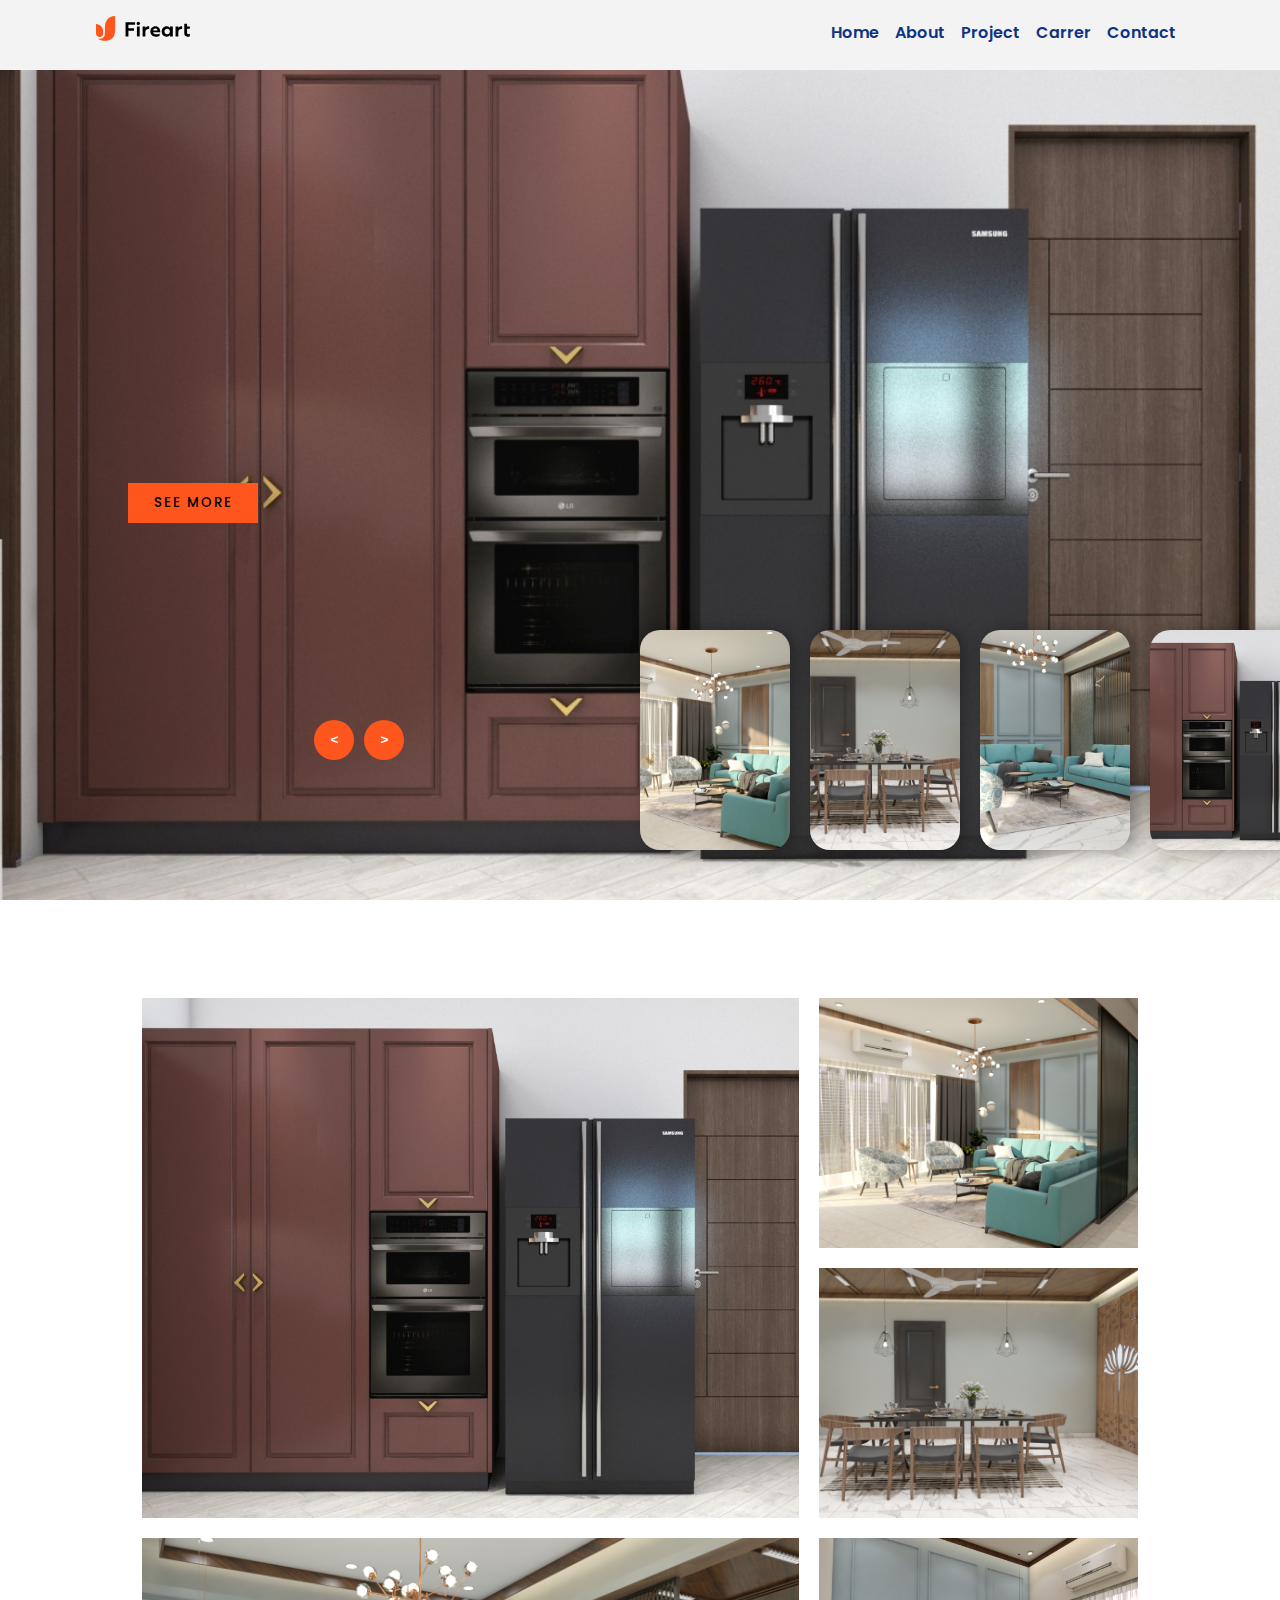
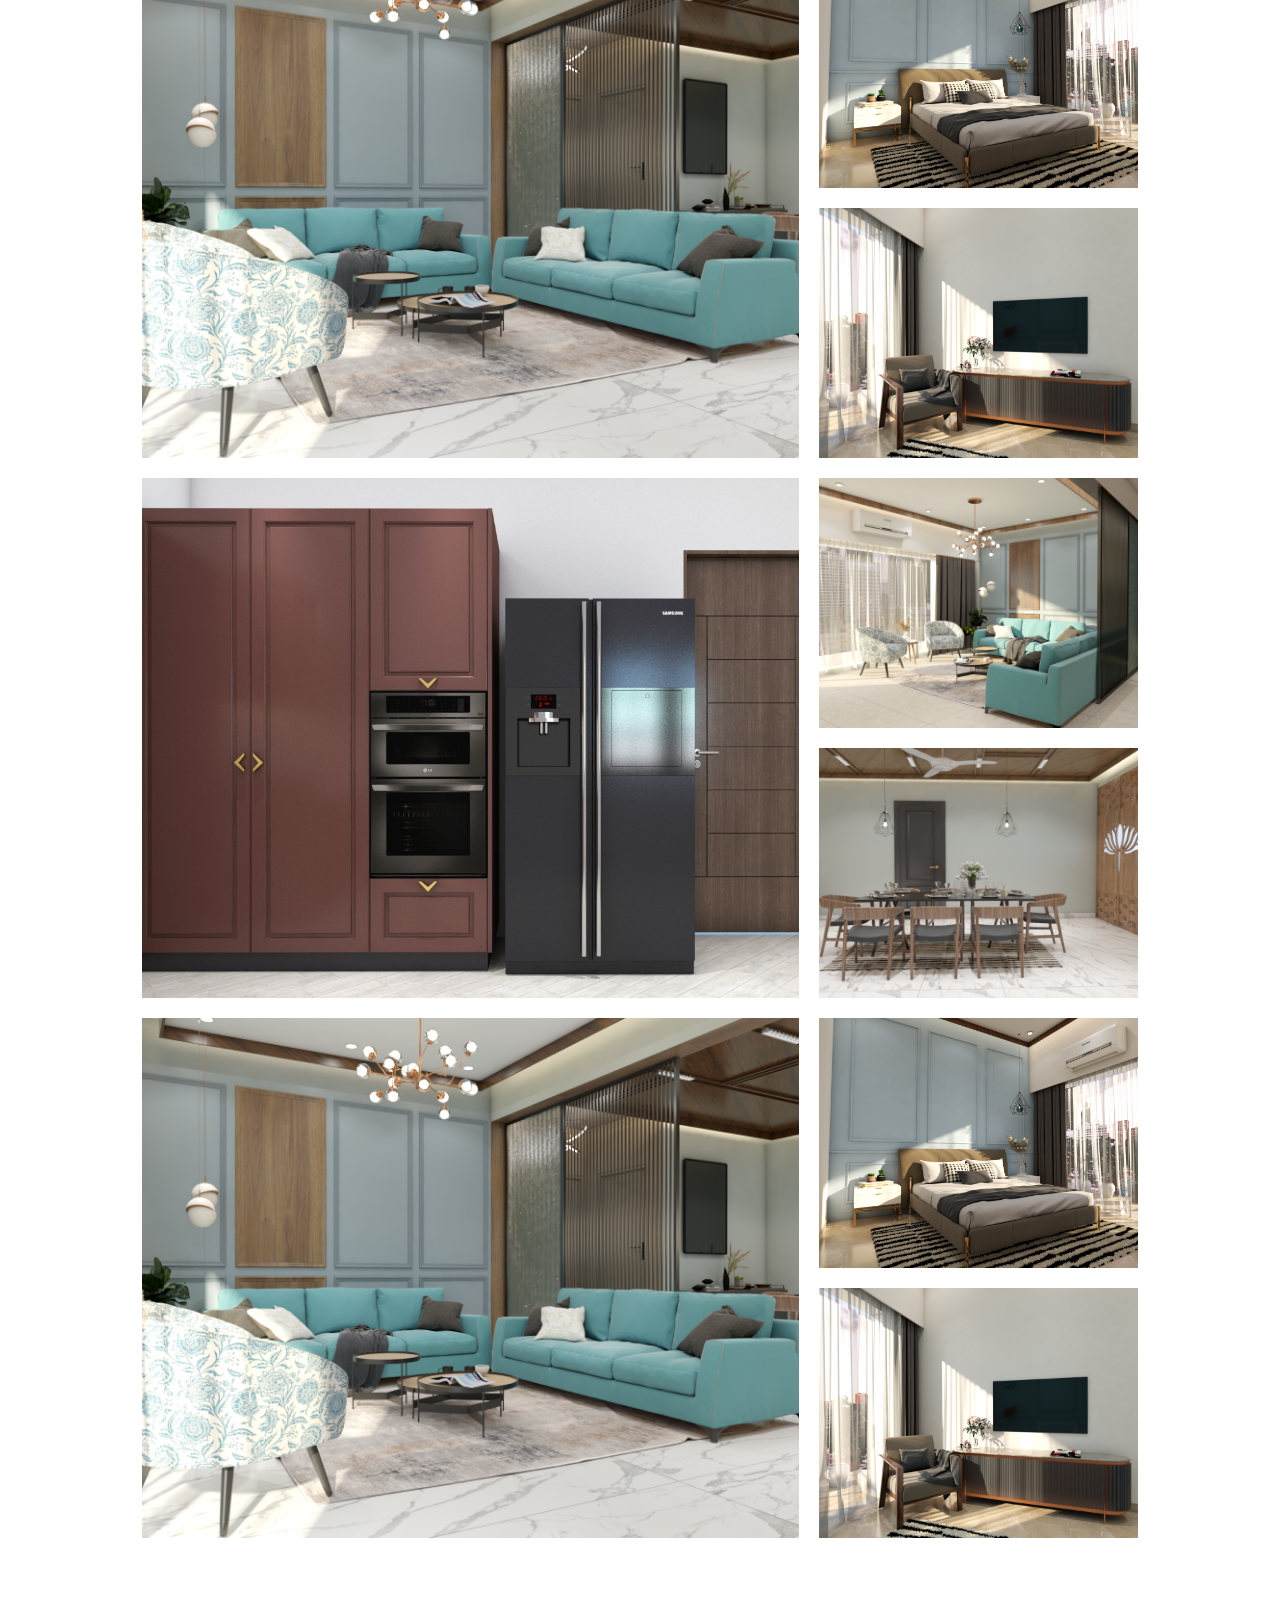
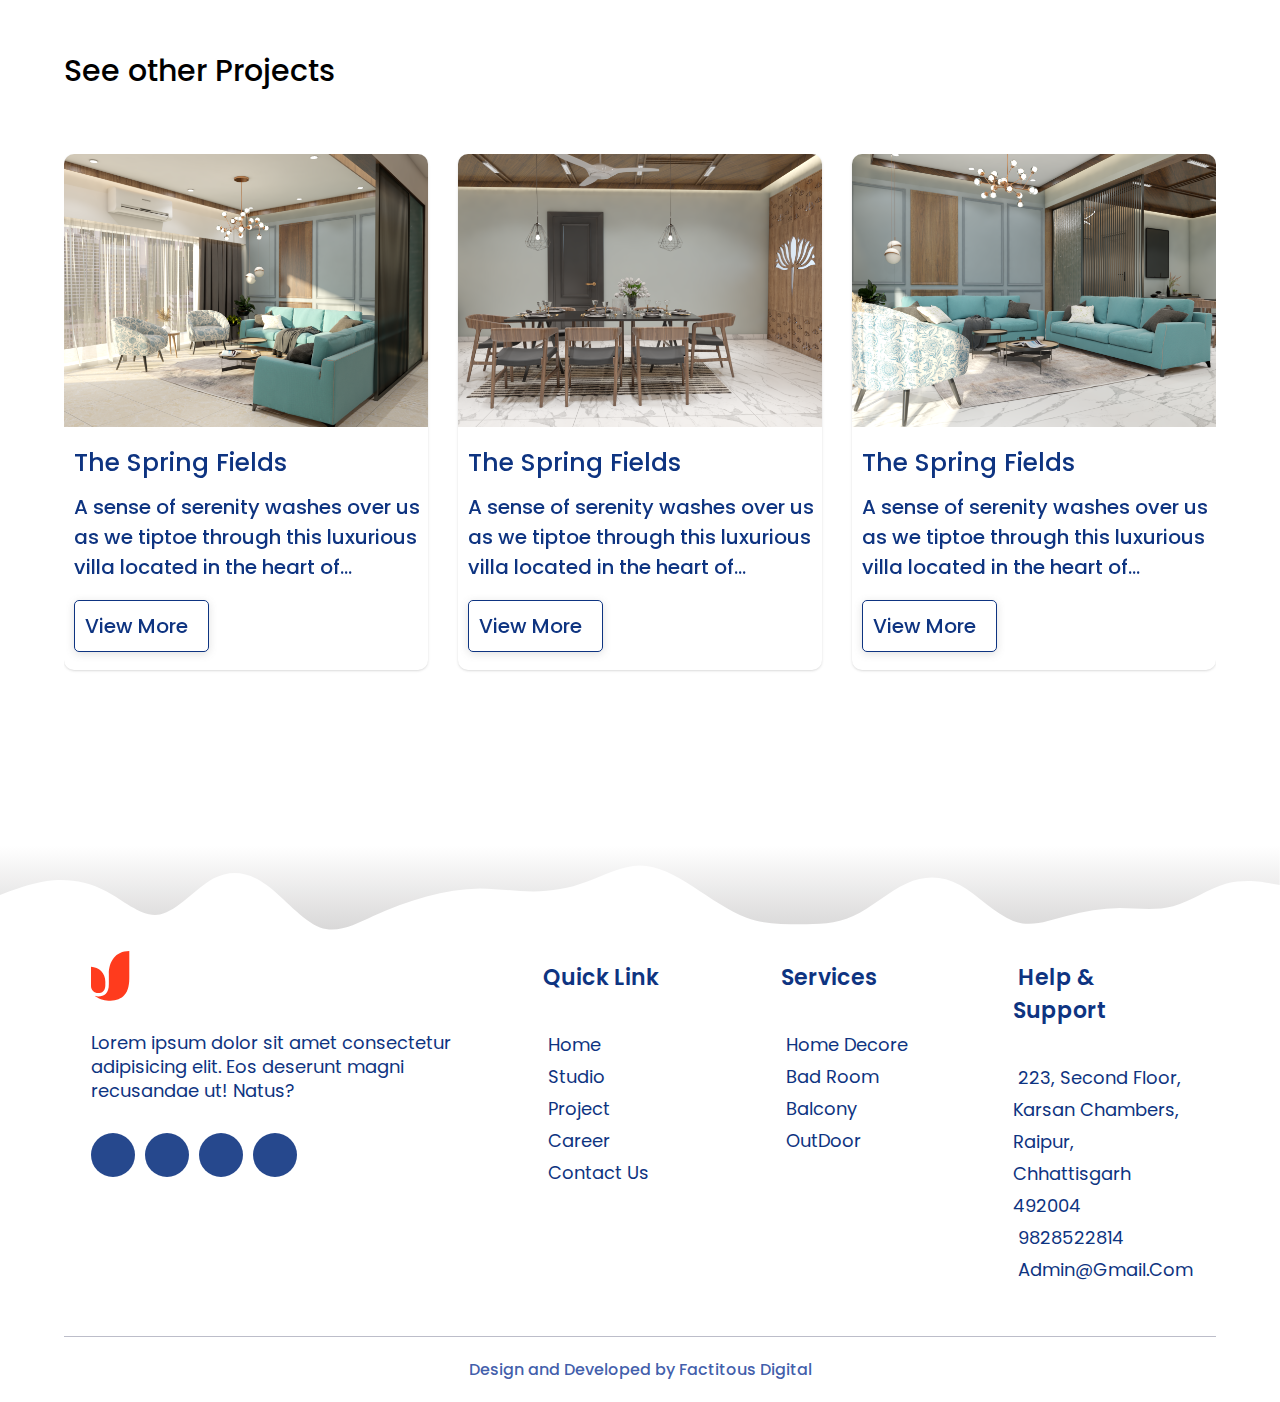
==== commit 7e5374ca: "Add files via upload" ====
--- a/index.html
+++ b/index.html
@@ -19,12 +19,12 @@
           <nav class="nav-bar">
             <div class="main_nav">
               <div class="header_logo">
-                <img
+                <a href="index.html"><img
                   src="image/navbar/desktop_logo.svg"
                   alt="fireart logo"
                   loading="lazy"
                   class="desktop_logo"
-                />
+                /></a>
               </div>
               <div class="menus">
                 <ul class="nav-list">
@@ -34,15 +34,7 @@
                   <li><a href="carrer.html">Carrer</a></li>
                   <li><a href="contact.html">Contact</a></li>
                 </ul>
-                <a href="" class="header_hirebutton">Hire us
-                  <span>
-                    <div class="snippet" data-title="dot-flashing">
-                      <div class="stage">
-                        <div class="dot-flashing"></div>
-                      </div>
-                    </div>
-                  </span>
-                </a>
+               
               </div>
               <!-- ----mobile menu code ---  -->
               <div class="mobile-menu">
@@ -52,13 +44,13 @@
                   <li><a href="project.html">Project</a></li>
                   <li><a href="carrer.html">carrer</a></li>
                   <li><a href="contact.html">contact </a></li>
-                  <li class="header_hirebutton"><a href="proejctLink.html">Hire us </a></li>
                 </ul>
               </div>
             </div>
             <!-- ---mobile menu code over ---  -->
             <div class="header_burger">
               <img src="image/navbar/burger.svg" alt="" class="burger_img" />
+              <a href="index.html"></a>
             </div>
           </nav>
         </div>
@@ -276,6 +268,7 @@
 
       <!-- ---footer is start here---  -->
       <footer>
+        <svg id="wave" style="transform:rotate(180deg); transition: 0.3s" viewBox="0 0 1440 110" version="1.1" xmlns="http://www.w3.org/2000/svg"><defs><linearGradient id="sw-gradient-0" x1="0" x2="0" y1="1" y2="0"><stop stop-color="rgba(255, 255, 255, 1)" offset="0%"></stop><stop stop-color="rgba(216.665, 216.493, 216.114, 1)" offset="100%"></stop></linearGradient></defs><path style="transform:translate(0, 0px); opacity:1" fill="url(#sw-gradient-0)" d="M0,66L10,67.8C20,70,40,73,60,67.8C80,62,100,48,120,42.2C140,37,160,40,180,40.3C200,40,220,37,240,31.2C260,26,280,18,300,25.7C320,33,340,55,360,66C380,77,400,77,420,67.8C440,59,460,40,480,31.2C500,22,520,22,540,22C560,22,580,22,600,29.3C620,37,640,51,660,64.2C680,77,700,88,720,88C740,88,760,77,780,69.7C800,62,820,59,840,58.7C860,59,880,62,900,62.3C920,62,940,59,960,53.2C980,48,1000,40,1020,31.2C1040,22,1060,11,1080,18.3C1100,26,1120,51,1140,66C1160,81,1180,84,1200,73.3C1220,62,1240,37,1260,33C1280,29,1300,48,1320,58.7C1340,70,1360,73,1380,71.5C1400,70,1420,62,1430,58.7L1440,55L1440,110L1430,110C1420,110,1400,110,1380,110C1360,110,1340,110,1320,110C1300,110,1280,110,1260,110C1240,110,1220,110,1200,110C1180,110,1160,110,1140,110C1120,110,1100,110,1080,110C1060,110,1040,110,1020,110C1000,110,980,110,960,110C940,110,920,110,900,110C880,110,860,110,840,110C820,110,800,110,780,110C760,110,740,110,720,110C700,110,680,110,660,110C640,110,620,110,600,110C580,110,560,110,540,110C520,110,500,110,480,110C460,110,440,110,420,110C400,110,380,110,360,110C340,110,320,110,300,110C280,110,260,110,240,110C220,110,200,110,180,110C160,110,140,110,120,110C100,110,80,110,60,110C40,110,20,110,10,110L0,110Z"></path></svg>
         <div class="container">
           <div class="wrapper">
             <div class="footer-widget">
--- a/css/style.css
+++ b/css/style.css
@@ -92,7 +92,7 @@
 .menus .nav-list {
     display: flex;
     border: 0px solid black;
-    margin-top: 0.6em;
+    margin-top: 0em;
     
 }
 .menus .nav-list li a{  
@@ -102,6 +102,7 @@
     font-weight: 550;
     border: 0px solid red;
     position: relative;
+    color: #0e3481;
 }
 .menus .nav-list li a::after{
     content: '';
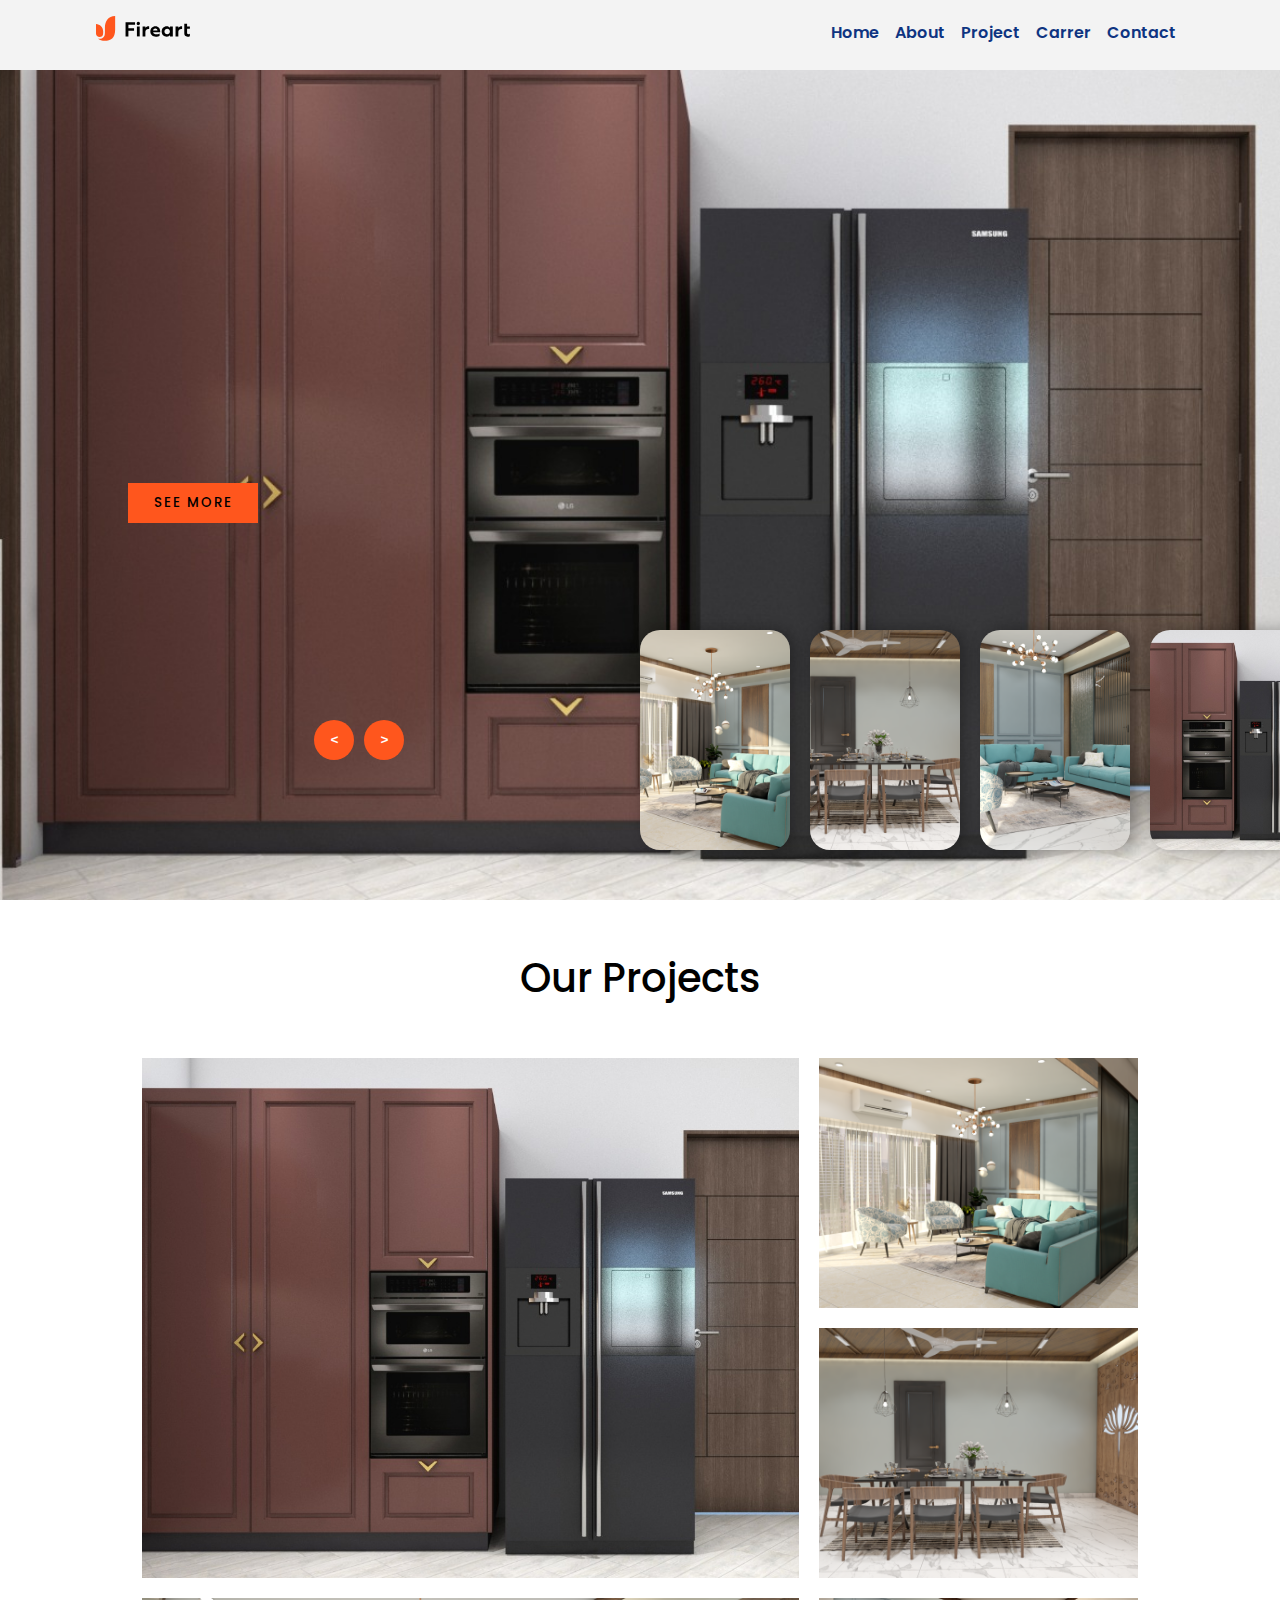
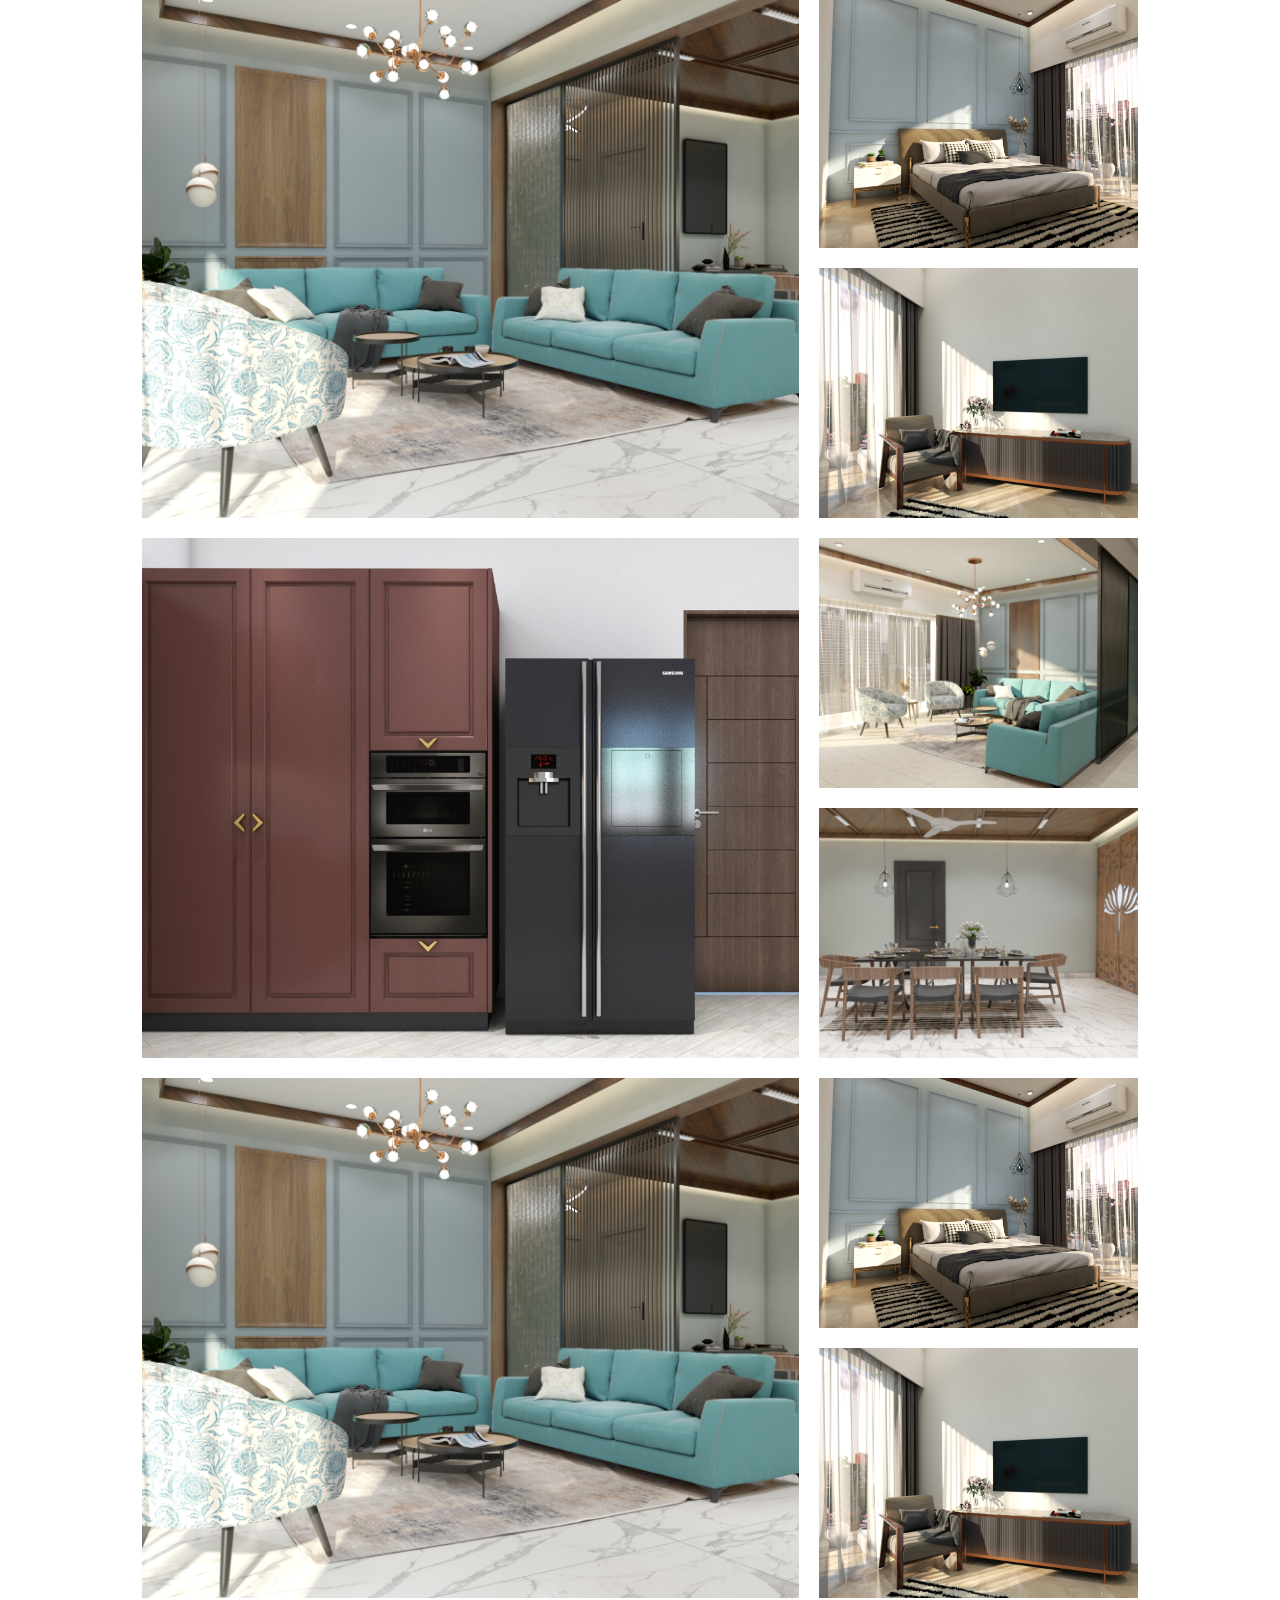
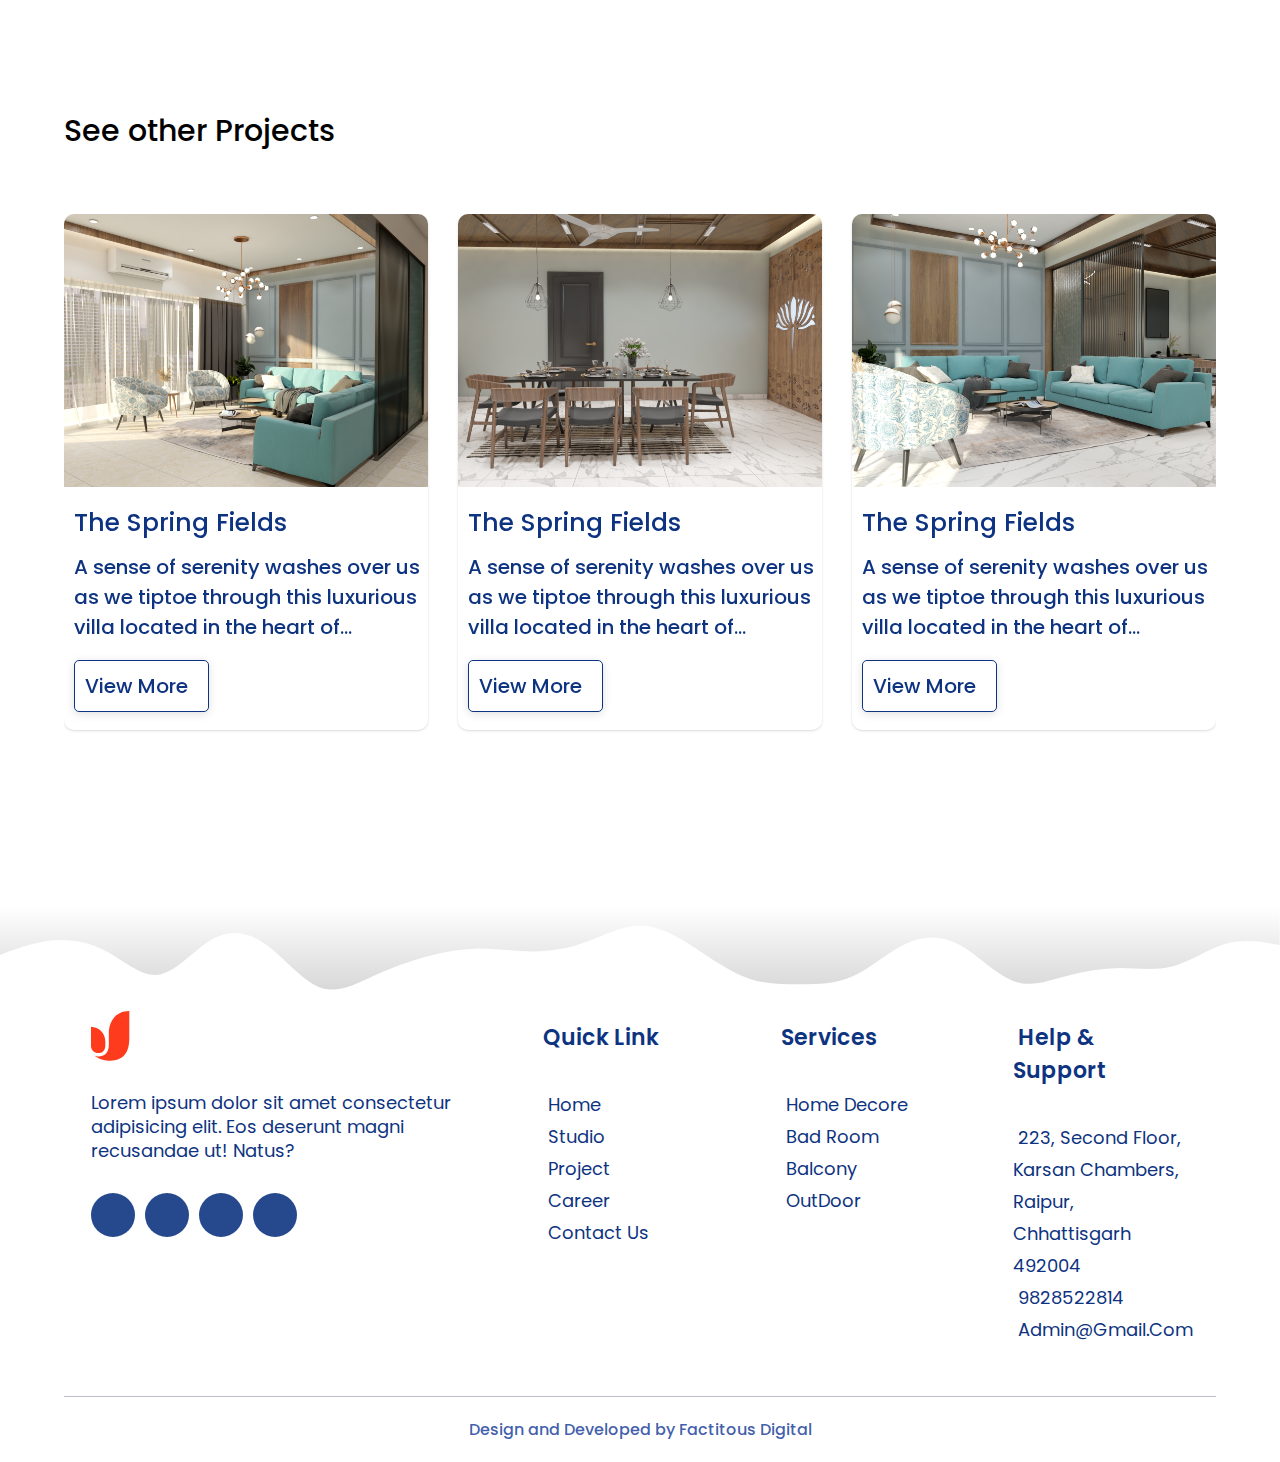
==== commit df3a8e89: "Add files via upload" ====
--- a/index.html
+++ b/index.html
@@ -42,7 +42,7 @@
                   <li><a href="index.html">Home</a></li>
                   <li><a href="about.html">About</a></li>
                   <li><a href="project.html">Project</a></li>
-                  <li><a href="carrer.html">carrer</a></li>
+                  <li><a href="carrer.html">Carrer</a></li>
                   <li><a href="contact.html">contact </a></li>
                 </ul>
               </div>
@@ -149,6 +149,7 @@
       <!-- ---gallery is here--  -->
        <!-- -----gallery section is here--  -->
        <section class="gallery_section">
+        <h3 class="our_projects">Our Projects</h3>
         <div class="container">
             <div class="grid-gallery">
                 <div class="grid-item">
--- a/css/style.css
+++ b/css/style.css
@@ -676,18 +676,22 @@
   height: 100vh;
 }
 .project_section{
-  width: 100%;
+  width: 90%;
   border: 0px solid red;
   display: flex;
   justify-content: space-between;
+  margin-top: 4em;
 }
 .project_section_left1{
-  width: 40%;
+  width: 50%;
   border: 0px solid red;
-}
-.project_brick{
-  margin: 8.5em 0em 6em 5em;
-  border: 0px solid green;
+  padding: 0em 3.5em 0em 0em;
+}
+.project_section_left12{
+  padding: 0em 0em 0em 3.5em;
+}
+.project_brick span{
+  color: var(--button-color);
 }
 .project_section_left1 h3{
   font-weight: 500;
@@ -706,7 +710,7 @@
   border: 1px solid black;
   display: table;
   border-radius: 5px;
-  margin-top: 1em;
+  margin-top: 2em;
   cursor: pointer;
 }
 .project_section_left1 .view_more:hover{
@@ -718,15 +722,17 @@
 }
 
 .project_section_right1{
-  width: 60%;
+  width: 50%;
   text-align: left;
-  transform: scale(0.9);
+  transform: scale(1);
 
 }
 .project_section_right1 img{
+  width: 100%;
   padding: 1rem;
   border: 0px solid black;
   box-shadow: rgba(0, 0, 0, 0.24) 0px 3px 8px;
+  border-radius: 10px;
 }
 
 /* --proejct gallery is here --  */
@@ -769,6 +775,14 @@
 }
 .gallery_section{
   margin-top: 3em;
+}
+.mt-2{
+  margin-top: 2em;
+}
+ .our_projects{
+  text-align: center;
+  font-weight: 500;
+  font-size: 40px;
 }
 
 /* Let's make it responsive */
@@ -1166,6 +1180,8 @@
 /* Media query for screens smaller than 600px (typically mobile devices) */
 @media (min-width: 0px) and (max-width: 990px) { 
   .nav-bar{
+    width: 100%;
+    margin-left: 0%;
     display: flex;
     justify-content: space-between;
     align-items: center;
@@ -1228,9 +1244,25 @@
       margin: auto;
     }
     .mobile-nav-list li{
+      width: 100%;
       font-size: 18px;
-      line-height: 26px;
-      padding: 1em 0em;
+      line-height: 026px;
+      padding: 0.8em 0.5em;
+      border: 2px solid #ffffff;
+      margin-top: 3.5em;
+      cursor: pointer;
+      border-radius: 10px;
+      box-shadow: rgba(9, 30, 66, 0.25) 0px 4px 8px -2px, rgba(9, 30, 66, 0.08) 0px 0px 0px 1px;
+      background-color: #0e3481;
+      text-align: center;
+      
+    }
+    .mobile-nav-list li a{
+      padding: 1em 7em 1em 7em;
+      color: white;
+      
+      
+      
     }
     .submenu {
       display: none;
@@ -1313,8 +1345,12 @@
 
   /* ---proejct media query is here---  */
   .project_section{
+    width: 100%;
     flex-direction: column;
   }
+  .project_brick p{
+    text-align: justify;
+  }
   .project_section_left1 {
     width: 100%;
   }
@@ -1324,11 +1360,21 @@
   .project_images img{
     width: 100%;
   }
-  .project_brick{
-    margin: 2.5em 0em 0em 5em;
+  .project_section_left1{
+    border: 0px solid red;
+    padding: 0em 0em 0em 0em;
+  }
+  .project_section_left12{
+    padding: 0em 0em 0em 0em;
+  }
+  .project_section_left1 h3{
+    text-align: center;
   }
   .project_link{
     flex-direction: column;
+  }
+  .second_section{
+    flex-flow: column-reverse;
   }
   .proejctLink_left{
     width: 100%;
@@ -1383,4 +1429,9 @@
       margin-right: 0px;
   }
 }
-
+@media (min-width: 694px) and (max-width: 990px) {
+  .experience_section{
+      flex-direction: row;
+  }
+}
+
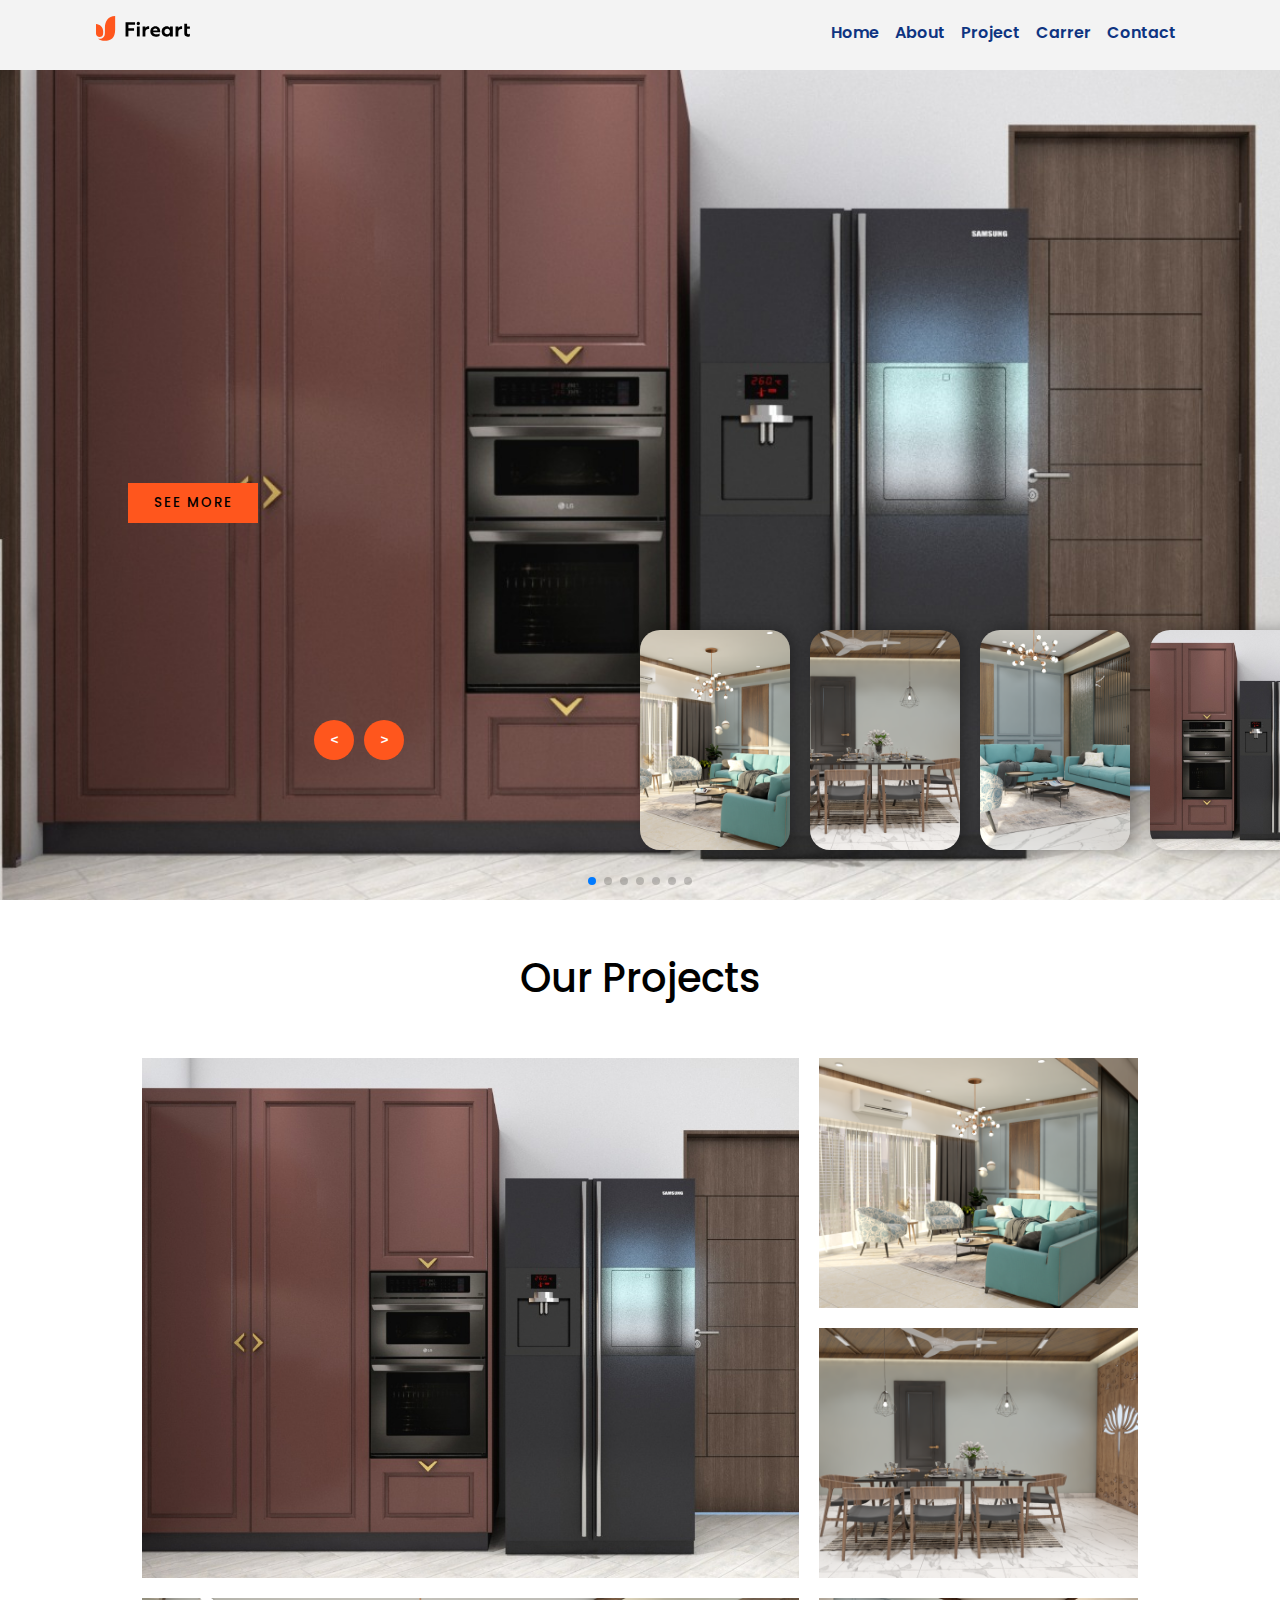
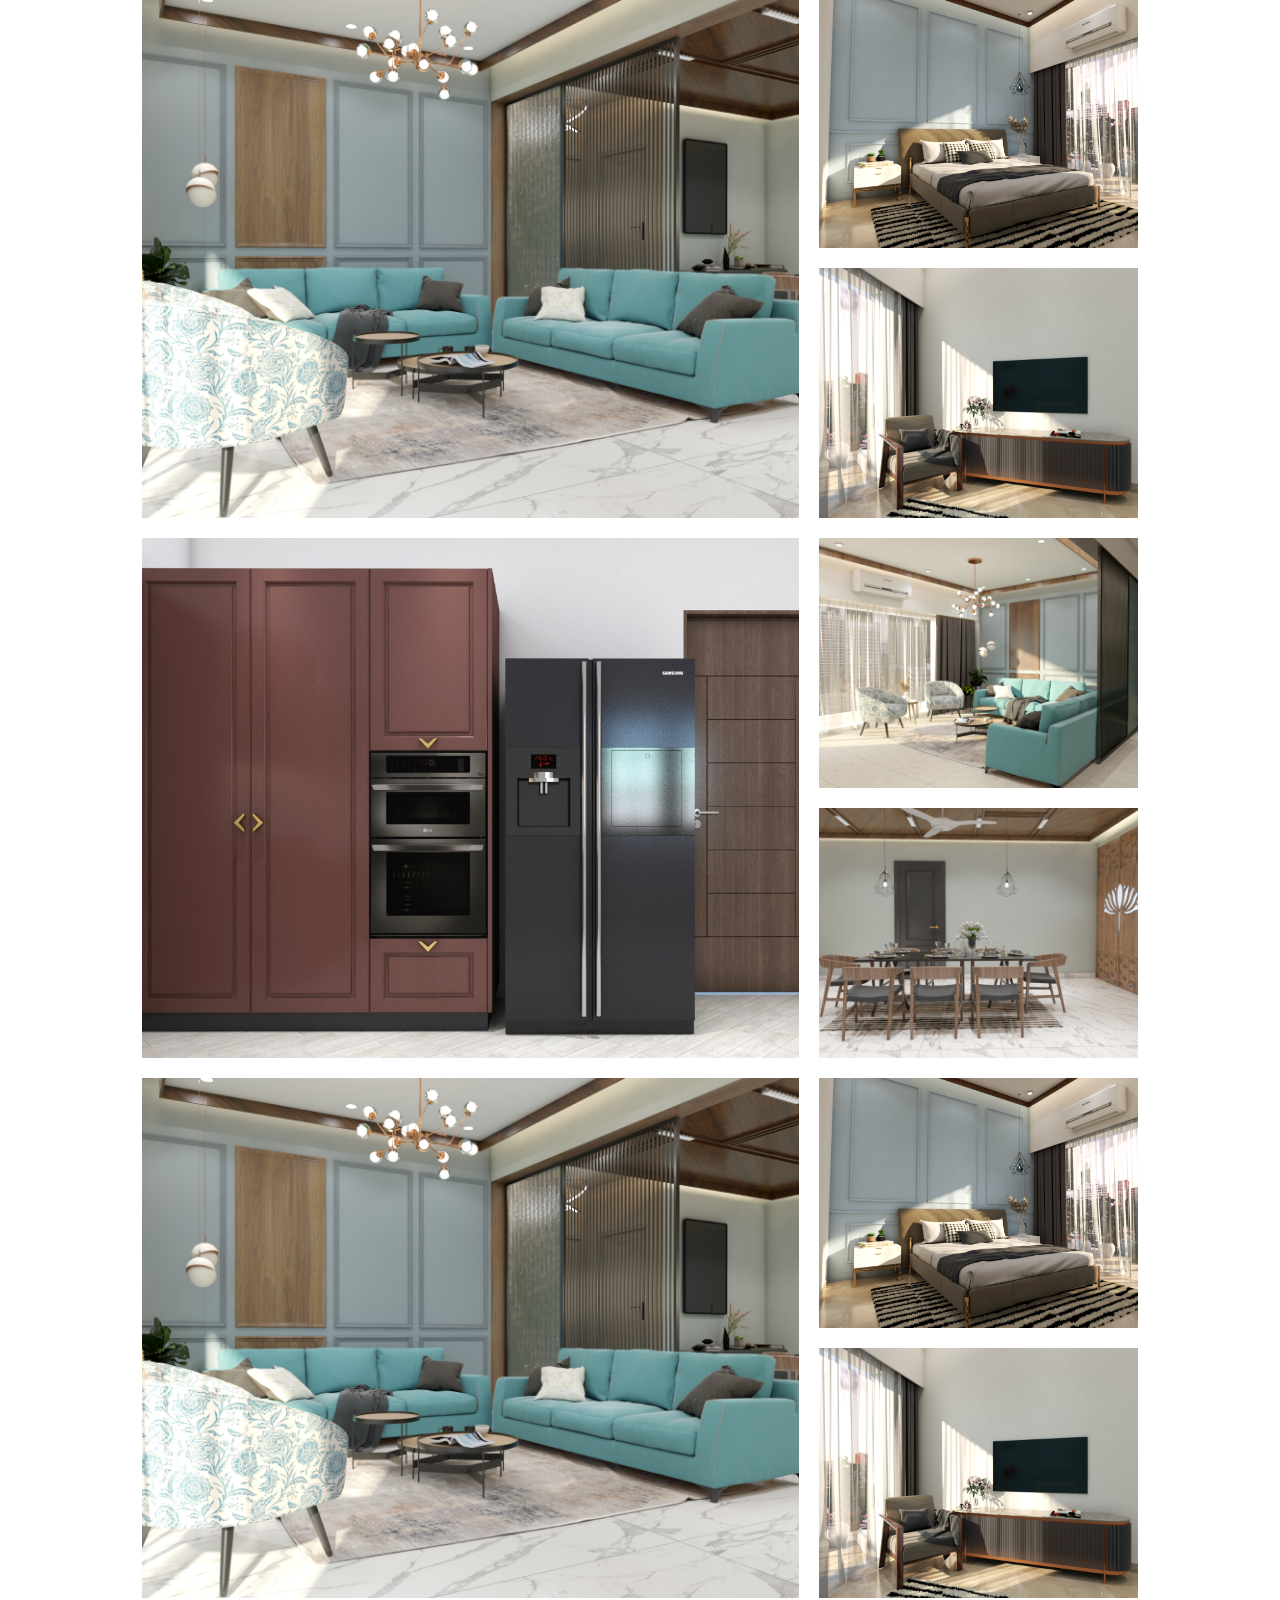
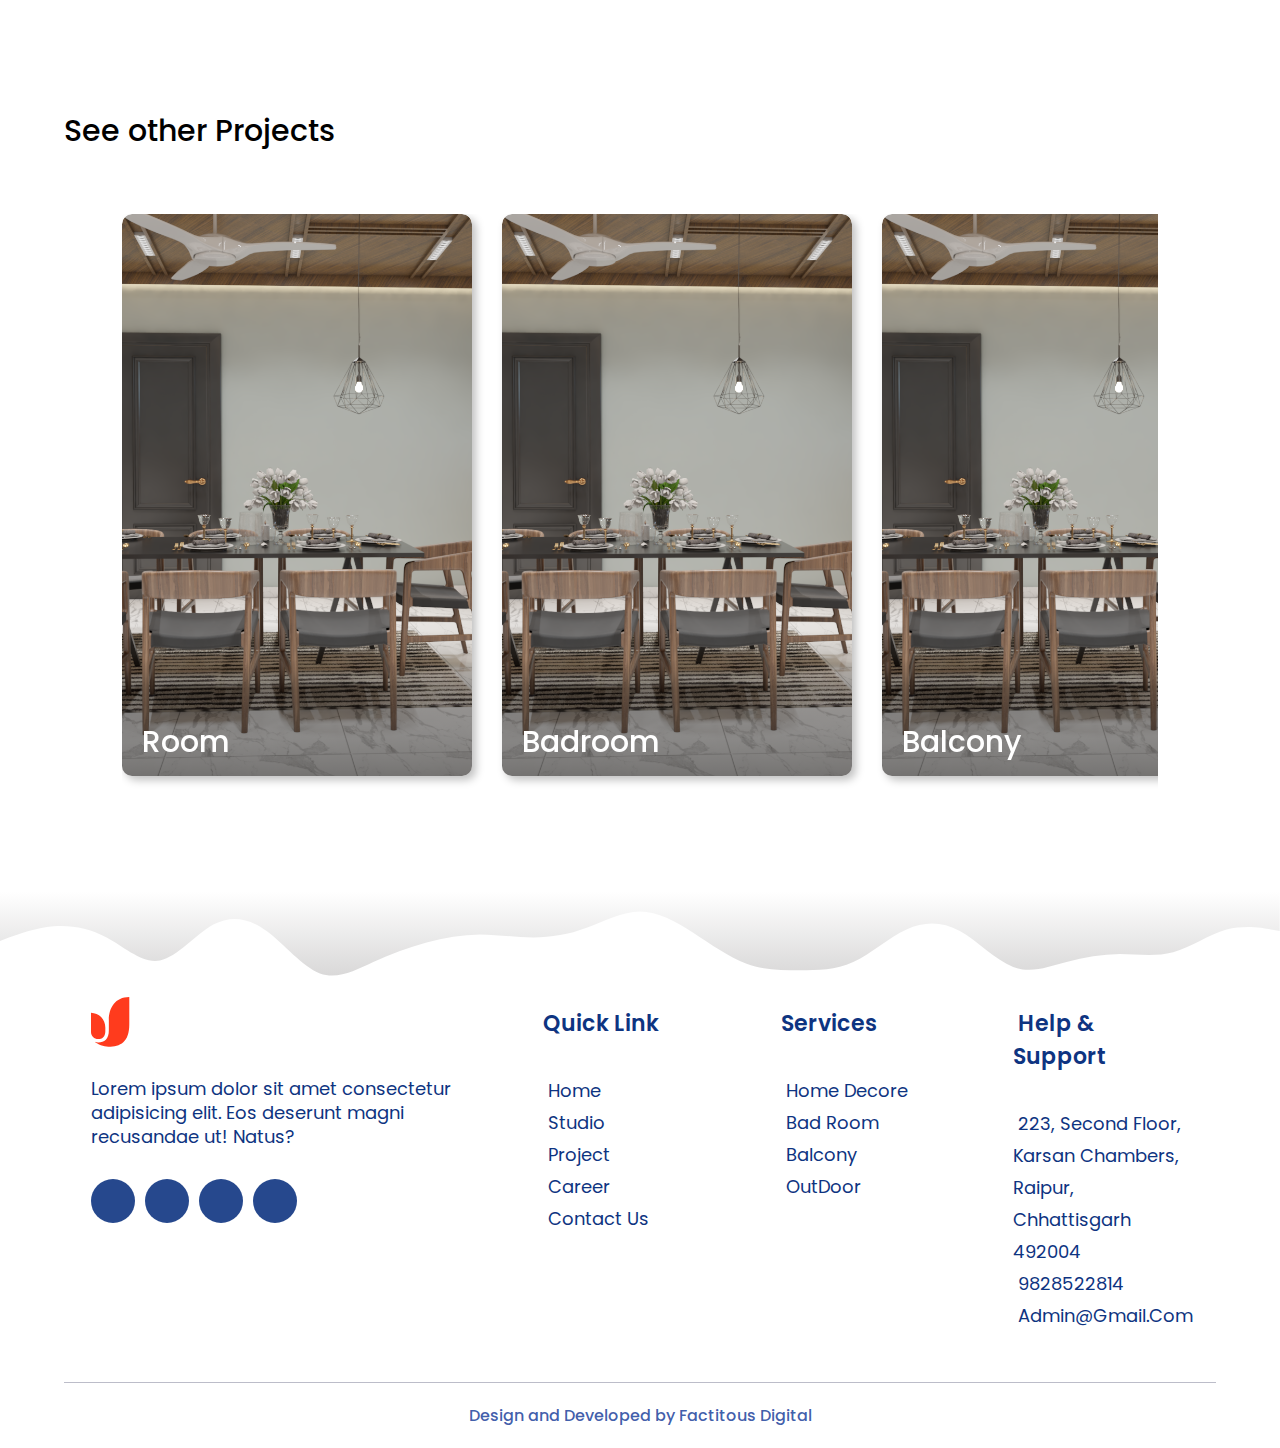
==== commit fcba235d: "Add files via upload" ====
--- a/index.html
+++ b/index.html
@@ -1,388 +1,482 @@
 <!DOCTYPE html>
 <html lang="en">
-  <head>
-    <meta charset="UTF-8" />
-    <meta name="viewport" content="width=device-width, initial-scale=1.0" />
-    <title>Document</title>
-    <link rel="stylesheet" href="css/style.css" />
-    <link rel="stylesheet" href="lightbox2/dist/css/lightbox.min.css" />
-
-    <!-- Font Awesome CDN Link -->
-    <link rel="stylesheet" href="https://cdnjs.cloudflare.com/ajax/libs/font-awesome/6.5.2/css/all.min.css" integrity="sha512-SnH5WK+bZxgPHs44uWIX+LLJAJ9/2PkPKZ5QiAj6Ta86w+fsb2TkcmfRyVX3pBnMFcV7oQPJkl9QevSCWr3W6A==" crossorigin="anonymous" referrerpolicy="no-referrer" />
-    <link rel="stylesheet" href="https://cdn.jsdelivr.net/npm/swiper@11/swiper-bundle.min.css"/>
-  </head>
-  <body>
-    <div class="container-fluid">
-      <header>
-        <!-- ---nav bar -----  -->
-        <div class="header_navbar p_relative">
-          <nav class="nav-bar">
-            <div class="main_nav">
-              <div class="header_logo">
-                <a href="index.html"><img
-                  src="image/navbar/desktop_logo.svg"
-                  alt="fireart logo"
-                  loading="lazy"
-                  class="desktop_logo"
-                /></a>
-              </div>
-              <div class="menus">
-                <ul class="nav-list">
-                  <li><a href="index.html">Home</a></li>
-                  <li><a href="about.html">About</a></li>
-                  <li><a href="project.html">Project</a></li>
-                  <li><a href="carrer.html">Carrer</a></li>
-                  <li><a href="contact.html">Contact</a></li>
-                </ul>
-               
-              </div>
-              <!-- ----mobile menu code ---  -->
-              <div class="mobile-menu">
-                <ul class="mobile-nav-list">
-                  <li><a href="index.html">Home</a></li>
-                  <li><a href="about.html">About</a></li>
-                  <li><a href="project.html">Project</a></li>
-                  <li><a href="carrer.html">Carrer</a></li>
-                  <li><a href="contact.html">contact </a></li>
-                </ul>
-              </div>
-            </div>
-            <!-- ---mobile menu code over ---  -->
-            <div class="header_burger">
-              <img src="image/navbar/burger.svg" alt="" class="burger_img" />
-              <a href="index.html"></a>
-            </div>
-          </nav>
-        </div>
-        <!-- --nav bar is over now---  -->
-
-        <!-- ----Header slider -----  -->
-        <div class="slider">
-          <div class="list">
-            <div class="item">
-              <img src="image/slider/1.jpeg" alt="" />
-              <div class="content">
-                <div class="title">HOME MAGIC</div>
-                <div class="type">BADROOM</div>
-                <div class="description">
-                  Lorem ipsum dolor sit amet consectetur adipisicing elit.
-                  Deleniti temporibus quis eum consequuntur voluptate quae
-                  doloribus distinctio. Possimus, sed recusandae. Lorem ipsum
-                  dolor sit amet consectetur adipisicing elit. Sequi, aut.
-                </div>
-                <div class="button">
-                  <button>SEE MORE</button>
-                </div>
-              </div>
-            </div>
-            <div class="item">
-              <img src="image/slider/1.png" alt="" />
-              <div class="content">
-                <div class="title">BALCONY</div>
-                <div class="type">BALCONY</div>
-                <div class="description">
-                  Lorem ipsum dolor sit amet consectetur adipisicing elit.
-                  Deleniti temporibus quis eum consequuntur voluptate quae
-                  doloribus distinctio. Possimus, sed recusandae. Lorem ipsum
-                  dolor sit amet consectetur adipisicing elit. Sequi, aut.
-                </div>
-                <div class="button">
-                  <button>SEE MORE</button>
-                </div>
-              </div>
-            </div>
-            <div class="item">
-              <img src="image/slider/2.png" alt="" />
-              <div class="content">
-                <div class="title">HOME DECORE</div>
-                <div class="type">DECORE</div>
-                <div class="description">
-                  Lorem ipsum dolor sit amet consectetur adipisicing elit.
-                  Deleniti temporibus quis eum consequuntur voluptate quae
-                  doloribus distinctio. Possimus, sed recusandae. Lorem ipsum
-                  dolor sit amet consectetur adipisicing elit. Sequi, aut.
-                </div>
-                <div class="button">
-                  <button>SEE MORE</button>
-                </div>
-              </div>
-            </div>
-            <div class="item">
-              <img src="image/slider/3.png" alt="" />
-              <div class="content">
-                <div class="title">MAGIC ROOM</div>
-                <div class="type">HALL</div>
-                <div class="description">
-                  Lorem ipsum dolor sit amet consectetur adipisicing elit.
-                  Deleniti temporibus quis eum consequuntur voluptate quae
-                  doloribus distinctio. Possimus, sed recusandae. Lorem ipsum
-                  dolor sit amet consectetur adipisicing elit. Sequi, aut.
-                </div>
-                <div class="button">
-                  <button>SEE MORE</button>
-                </div>
-              </div>
-            </div>
-          </div>
-          <div class="thumbnail">
-            <div class="item">
-              <img src="image/slider/1.jpeg" alt="" />
-            </div>
-            <div class="item">
-              <img src="image/slider/1.png" alt="" />
-            </div>
-            <div class="item">
-              <img src="image/slider/2.png" alt="" />
-            </div>
-            <div class="item">
-              <img src="image/slider/3.png" alt="" />
-            </div>
-          </div>
-          <div class="nextPrevArrows">
-            <button class="prev">&lt;</button>
-            <button class="next">&gt;</button>
-          </div>
-        </div>
-        <!-- -----header slider is over now---  -->
-      </header>
-
-      <!-- ---gallery is here--  -->
-       <!-- -----gallery section is here--  -->
-       <section class="gallery_section">
-        <h3 class="our_projects">Our Projects</h3>
-        <div class="container">
-            <div class="grid-gallery">
-                <div class="grid-item">
-                    <a href="image/slider/1.jpeg" data-lightbox="gridImage">
-                        <img src="image/slider/1.jpeg" />
-                    </a>
-                </div>
-                <div class="grid-item">
-                    <a href="image/slider/1.png" data-lightbox="gridImage">
-                        <img src="image/slider/1.png" />
-                    </a>
-                </div>
-                <div class="grid-item">
-                    <a href="image/slider/2.png" data-lightbox="gridImage">
-                        <img src="image/slider/2.png" />
-                    </a>
-                </div>
-                <div class="grid-item">
-                    <a href="image/slider/3.png" data-lightbox="gridImage">
-                        <img src="image/slider/3.png" />
-                    </a>
-                </div>
-                <div class="grid-item">
-                    <a href="image/slider/4.png" data-lightbox="gridImage">
-                        <img src="image/slider/4.png" />
-                    </a>
-                </div>
-                <div class="grid-item">
-                    <a href="image/slider/5.png" data-lightbox="gridImage">
-                        <img src="image/slider/5.png" />
-                    </a>
-                </div>
-                <!-- ----second is here --  -->
-                <div class="grid-item">
-                    <a href="image/slider/1.jpeg" data-lightbox="gridImage">
-                        <img src="image/slider/1.jpeg" />
-                    </a>
-                </div>
-                <div class="grid-item">
-                    <a href="image/slider/1.png" data-lightbox="gridImage">
-                        <img src="image/slider/1.png" />
-                    </a>
-                </div>
-                <div class="grid-item">
-                    <a href="image/slider/2.png" data-lightbox="gridImage">
-                        <img src="image/slider/2.png" />
-                    </a>
-                </div>
-                <div class="grid-item">
-                    <a href="image/slider/3.png" data-lightbox="gridImage">
-                        <img src="image/slider/3.png" />
-                    </a>
-                </div>
-                <div class="grid-item">
-                    <a href="image/slider/4.png" data-lightbox="gridImage">
-                        <img src="image/slider/4.png" />
-                    </a>
-                </div>
-                <div class="grid-item">
-                    <a href="image/slider/5.png" data-lightbox="gridImage">
-                        <img src="image/slider/5.png" />
-                    </a>
-                </div>
-
-            </div>
-
-        </div>
+
+<head>
+  <meta charset="UTF-8" />
+  <meta name="viewport" content="width=device-width, initial-scale=1.0" />
+  <title>Document</title>
+  <link rel="stylesheet" href="css/style.css" />
+  <link rel="stylesheet" href="lightbox2/dist/css/lightbox.min.css" />
+
+  <!-- Font Awesome CDN Link -->
+  <link rel="stylesheet" href="https://cdnjs.cloudflare.com/ajax/libs/font-awesome/6.5.2/css/all.min.css"
+    integrity="sha512-SnH5WK+bZxgPHs44uWIX+LLJAJ9/2PkPKZ5QiAj6Ta86w+fsb2TkcmfRyVX3pBnMFcV7oQPJkl9QevSCWr3W6A=="
+    crossorigin="anonymous" referrerpolicy="no-referrer" />
+  <link rel="stylesheet" href="https://cdn.jsdelivr.net/npm/swiper@11/swiper-bundle.min.css" />
+</head>
+
+<body>
+  <div class="container-fluid">
+    <header>
+      <!-- ---nav bar -----  -->
+      <div class="header_navbar p_relative">
+        <nav class="nav-bar">
+          <div class="main_nav">
+            <div class="header_logo">
+              <a href="index.html"><img src="image/navbar/desktop_logo.svg" alt="fireart logo" loading="lazy"
+                  class="desktop_logo" /></a>
+            </div>
+            <div class="menus">
+              <ul class="nav-list">
+                <li><a href="index.html">Home</a></li>
+                <li><a href="about.html">About</a></li>
+                <li><a href="project.html">Project</a></li>
+                <li><a href="carrer.html">Carrer</a></li>
+                <li><a href="contact.html">Contact</a></li>
+              </ul>
+
+            </div>
+            <!-- ----mobile menu code ---  -->
+            <div class="mobile-menu">
+              <ul class="mobile-nav-list">
+                <li><a href="index.html">Home</a></li>
+                <li><a href="about.html">About</a></li>
+                <li><a href="project.html">Project</a></li>
+                <li><a href="carrer.html">Carrer</a></li>
+                <li><a href="contact.html">contact </a></li>
+              </ul>
+            </div>
+          </div>
+          <!-- ---mobile menu code over ---  -->
+          <div class="header_burger">
+            <img src="image/navbar/burger.svg" alt="" class="burger_img" />
+            <a href="index.html"></a>
+          </div>
+        </nav>
+      </div>
+      <!-- --nav bar is over now---  -->
+
+      <!-- ----Header slider -----  -->
+      <div class="slider">
+        <div class="list">
+          <div class="item">
+            <img src="image/slider/1.jpeg" alt="" />
+            <div class="content">
+              <div class="title">HOME MAGIC</div>
+              <div class="type">BADROOM</div>
+              <div class="description">
+                Lorem ipsum dolor sit amet consectetur adipisicing elit.
+                Deleniti temporibus quis eum consequuntur voluptate quae
+                doloribus distinctio. Possimus, sed recusandae. Lorem ipsum
+                dolor sit amet consectetur adipisicing elit. Sequi, aut.
+              </div>
+              <div class="button">
+                <button>SEE MORE</button>
+              </div>
+            </div>
+          </div>
+          <div class="item">
+            <img src="image/slider/1.png" alt="" />
+            <div class="content">
+              <div class="title">BALCONY</div>
+              <div class="type">BALCONY</div>
+              <div class="description">
+                Lorem ipsum dolor sit amet consectetur adipisicing elit.
+                Deleniti temporibus quis eum consequuntur voluptate quae
+                doloribus distinctio. Possimus, sed recusandae. Lorem ipsum
+                dolor sit amet consectetur adipisicing elit. Sequi, aut.
+              </div>
+              <div class="button">
+                <button>SEE MORE</button>
+              </div>
+            </div>
+          </div>
+          <div class="item">
+            <img src="image/slider/2.png" alt="" />
+            <div class="content">
+              <div class="title">HOME DECORE</div>
+              <div class="type">DECORE</div>
+              <div class="description">
+                Lorem ipsum dolor sit amet consectetur adipisicing elit.
+                Deleniti temporibus quis eum consequuntur voluptate quae
+                doloribus distinctio. Possimus, sed recusandae. Lorem ipsum
+                dolor sit amet consectetur adipisicing elit. Sequi, aut.
+              </div>
+              <div class="button">
+                <button>SEE MORE</button>
+              </div>
+            </div>
+          </div>
+          <div class="item">
+            <img src="image/slider/3.png" alt="" />
+            <div class="content">
+              <div class="title">MAGIC ROOM</div>
+              <div class="type">HALL</div>
+              <div class="description">
+                Lorem ipsum dolor sit amet consectetur adipisicing elit.
+                Deleniti temporibus quis eum consequuntur voluptate quae
+                doloribus distinctio. Possimus, sed recusandae. Lorem ipsum
+                dolor sit amet consectetur adipisicing elit. Sequi, aut.
+              </div>
+              <div class="button">
+                <button>SEE MORE</button>
+              </div>
+            </div>
+          </div>
+        </div>
+        <div class="thumbnail">
+          <div class="item">
+            <img src="image/slider/1.jpeg" alt="" />
+          </div>
+          <div class="item">
+            <img src="image/slider/1.png" alt="" />
+          </div>
+          <div class="item">
+            <img src="image/slider/2.png" alt="" />
+          </div>
+          <div class="item">
+            <img src="image/slider/3.png" alt="" />
+          </div>
+        </div>
+        <div class="nextPrevArrows">
+          <button class="prev">&lt;</button>
+          <button class="next">&gt;</button>
+        </div>
+      </div>
+      <!-- -----header slider is over now---  -->
+    </header>
+
+    <!-- ---gallery is here--  -->
+    <!-- -----gallery section is here--  -->
+    <section class="gallery_section">
+      <h3 class="our_projects">Our Projects</h3>
+      <div class="container">
+        <div class="grid-gallery">
+          <div class="grid-item">
+            <a href="image/slider/1.jpeg" data-lightbox="gridImage">
+              <img src="image/slider/1.jpeg" />
+            </a>
+          </div>
+          <div class="grid-item">
+            <a href="image/slider/1.png" data-lightbox="gridImage">
+              <img src="image/slider/1.png" />
+            </a>
+          </div>
+          <div class="grid-item">
+            <a href="image/slider/2.png" data-lightbox="gridImage">
+              <img src="image/slider/2.png" />
+            </a>
+          </div>
+          <div class="grid-item">
+            <a href="image/slider/3.png" data-lightbox="gridImage">
+              <img src="image/slider/3.png" />
+            </a>
+          </div>
+          <div class="grid-item">
+            <a href="image/slider/4.png" data-lightbox="gridImage">
+              <img src="image/slider/4.png" />
+            </a>
+          </div>
+          <div class="grid-item">
+            <a href="image/slider/5.png" data-lightbox="gridImage">
+              <img src="image/slider/5.png" />
+            </a>
+          </div>
+          <!-- ----second is here --  -->
+          <div class="grid-item">
+            <a href="image/slider/1.jpeg" data-lightbox="gridImage">
+              <img src="image/slider/1.jpeg" />
+            </a>
+          </div>
+          <div class="grid-item">
+            <a href="image/slider/1.png" data-lightbox="gridImage">
+              <img src="image/slider/1.png" />
+            </a>
+          </div>
+          <div class="grid-item">
+            <a href="image/slider/2.png" data-lightbox="gridImage">
+              <img src="image/slider/2.png" />
+            </a>
+          </div>
+          <div class="grid-item">
+            <a href="image/slider/3.png" data-lightbox="gridImage">
+              <img src="image/slider/3.png" />
+            </a>
+          </div>
+          <div class="grid-item">
+            <a href="image/slider/4.png" data-lightbox="gridImage">
+              <img src="image/slider/4.png" />
+            </a>
+          </div>
+          <div class="grid-item">
+            <a href="image/slider/5.png" data-lightbox="gridImage">
+              <img src="image/slider/5.png" />
+            </a>
+          </div>
+
+        </div>
+
+      </div>
     </section>
 
     <!-- ---gallery section is over now--  -->
-      <!-- ---gallery is over now--  -->
-
-      <!-- -----section is here---  -->
-      <div class="container kapil">
-        <div class="swiper_slider">
-          <h2>See other Projects</h>
-            <div class="swiper">
+    <!-- ---gallery is over now--  -->
+
+    <!-- -----section is here---  -->
+    <div class="container kapil">
+      <div class="swiper_slider">
+        <h2 class="see_project">See other Projects</h2>
+          <!-- ----swiper code is here ---  -->
+          <div class="swiper_project">
+            <div class="swiper-container">
               <div class="swiper-wrapper">
-                <div class="swiper-slide">
-                  <img src="image/slider/1.png" alt="Image 1">
-                  <div class="title">The Spring Fields</div>
-                  <div class="description">A sense of serenity washes over us as we tiptoe through this luxurious villa located in the heart of...</div>
-                  <div class="view-more"><p>View More</p></div>
-                </div>
-                <div class="swiper-slide">
-                  <img src="image/slider/2.png" alt="Image 1">
-                  <div class="title">The Spring Fields</div>
-                  <div class="description">A sense of serenity washes over us as we tiptoe through this luxurious villa located in the heart of...</div>
-                  <div class="view-more"><p>View More</p></div>
-                </div>
-                <div class="swiper-slide">
-                  <img src="image/slider/3.png" alt="Image 1">
-                  <div class="title">The Spring Fields</div>
-                  <div class="description">A sense of serenity washes over us as we tiptoe through this luxurious villa located in the heart of...</div>
-                  <div class="view-more"><p>View More</p></div>
-                </div>
-                <div class="swiper-slide">
-                  <img src="image/slider/4.png" alt="Image 1">
-                  <div class="title">The Spring Fields</div>
-                  <div class="description">A sense of serenity washes over us as we tiptoe through this luxurious villa located in the heart of...</div>
-                  <div class="view-more"><p>View More</p></div>
-                </div>
-                <div class="swiper-slide">
-                  <img src="image/slider/5.png" alt="Image 1">
-                  <div class="title">The Spring Fields</div>
-                  <div class="description">A sense of serenity washes over us as we tiptoe through this luxurious villa located in the heart of...</div>
-                  <div class="view-more"><p>View More</p></div>
-                </div>
-                
-              </div>
-              <!-- Add Pagination -->
-            </div>
-        </div>
-
+                <div class=" swiper-slide card">
+                  <img class="card__background" src="image/slider/2.png"
+                    alt="Photo of Cartagena's cathedral at the background and some colonial style houses" width="1920"
+                    height="2193" />
+                  <div class="card__content | flow">
+                    <div class="card__content--container | flow">
+                      <h2 class="card__title">Room</h2>
+                      <p class="card__description">
+                        Lorem ipsum dolor sit amet, consectetur adipisicing elit. Rerum in
+                        labore laudantium deserunt fugiat numquam.
+                      </p>
+                    </div>
+                    <button class="card__button">Read more</button>
+                  </div>
+                </div>
+                <div class=" swiper-slide card">
+                  <img class="card__background" src="image/slider/2.png"
+                    alt="Photo of Cartagena's cathedral at the background and some colonial style houses" width="1920"
+                    height="2193" />
+                  <div class="card__content | flow">
+                    <div class="card__content--container | flow">
+                      <h2 class="card__title">Badroom</h2>
+                      <p class="card__description">
+                        Lorem ipsum dolor sit amet, consectetur adipisicing elit. Rerum in
+                        labore laudantium deserunt fugiat numquam.
+                      </p>
+                    </div>
+                    <button class="card__button">Read more</button>
+                  </div>
+                </div>
+                <div class=" swiper-slide card">
+                  <img class="card__background" src="image/slider/2.png"
+                    alt="Photo of Cartagena's cathedral at the background and some colonial style houses" width="1920"
+                    height="2193" />
+                  <div class="card__content | flow">
+                    <div class="card__content--container | flow">
+                      <h2 class="card__title">Balcony</h2>
+                      <p class="card__description">
+                        Lorem ipsum dolor sit amet, consectetur adipisicing elit. Rerum in
+                        labore laudantium deserunt fugiat numquam.
+                      </p>
+                    </div>
+                    <button class="card__button">Read more</button>
+                  </div>
+                </div>
+                <div class=" swiper-slide card">
+                  <img class="card__background" src="image/slider/2.png"
+                    alt="Photo of Cartagena's cathedral at the background and some colonial style houses" width="1920"
+                    height="2193" />
+                  <div class="card__content | flow">
+                    <div class="card__content--container | flow">
+                      <h2 class="card__title">Rest Room</h2>
+                      <p class="card__description">
+                        Lorem ipsum dolor sit amet, consectetur adipisicing elit. Rerum in
+                        labore laudantium deserunt fugiat numquam.
+                      </p>
+                    </div>
+                    <button class="card__button">Read more</button>
+                  </div>
+                </div>
+                <div class=" swiper-slide card">
+                  <img class="card__background" src="image/slider/2.png"
+                    alt="Photo of Cartagena's cathedral at the background and some colonial style houses" width="1920"
+                    height="2193" />
+                  <div class="card__content | flow">
+                    <div class="card__content--container | flow">
+                      <h2 class="card__title">Decoration</h2>
+                      <p class="card__description">
+                        Lorem ipsum dolor sit amet, consectetur adipisicing elit. Rerum in
+                        labore laudantium deserunt fugiat numquam.
+                      </p>
+                    </div>
+                    <button class="card__button">Read more</button>
+                  </div>
+                </div>
+                <div class=" swiper-slide card">
+                  <img class="card__background" src="image/slider/2.png"
+                    alt="Photo of Cartagena's cathedral at the background and some colonial style houses" width="1920"
+                    height="2193" />
+                  <div class="card__content | flow">
+                    <div class="card__content--container | flow">
+                      <h2 class="card__title">OutDoor</h2>
+                      <p class="card__description">
+                        Lorem ipsum dolor sit amet, consectetur adipisicing elit. Rerum in
+                        labore laudantium deserunt fugiat numquam.
+                      </p>
+                    </div>
+                    <button class="card__button">Read more</button>
+                  </div>
+                </div>
+                <div class=" swiper-slide card">
+                  <img class="card__background" src="image/slider/2.png"
+                    alt="Photo of Cartagena's cathedral at the background and some colonial style houses" width="1920"
+                    height="2193" />
+                  <div class="card__content | flow">
+                    <div class="card__content--container | flow">
+                      <h2 class="card__title">Design</h2>
+                      <p class="card__description">
+                        Lorem ipsum dolor sit amet, consectetur adipisicing elit. Rerum in
+                        labore laudantium deserunt fugiat numquam.
+                      </p>
+                    </div>
+                    <button class="card__button">Read more</button>
+                  </div>
+                </div>
+              </div>
+              <div class="swiper-pagination"></div>
+            </div>
+          </div>
+
+          <!-- --swiper code is over now --  -->
       </div>
-      <!-- -----section is over here----  -->
-
-      <!-- ---footer is start here---  -->
-      <footer>
-        <svg id="wave" style="transform:rotate(180deg); transition: 0.3s" viewBox="0 0 1440 110" version="1.1" xmlns="http://www.w3.org/2000/svg"><defs><linearGradient id="sw-gradient-0" x1="0" x2="0" y1="1" y2="0"><stop stop-color="rgba(255, 255, 255, 1)" offset="0%"></stop><stop stop-color="rgba(216.665, 216.493, 216.114, 1)" offset="100%"></stop></linearGradient></defs><path style="transform:translate(0, 0px); opacity:1" fill="url(#sw-gradient-0)" d="M0,66L10,67.8C20,70,40,73,60,67.8C80,62,100,48,120,42.2C140,37,160,40,180,40.3C200,40,220,37,240,31.2C260,26,280,18,300,25.7C320,33,340,55,360,66C380,77,400,77,420,67.8C440,59,460,40,480,31.2C500,22,520,22,540,22C560,22,580,22,600,29.3C620,37,640,51,660,64.2C680,77,700,88,720,88C740,88,760,77,780,69.7C800,62,820,59,840,58.7C860,59,880,62,900,62.3C920,62,940,59,960,53.2C980,48,1000,40,1020,31.2C1040,22,1060,11,1080,18.3C1100,26,1120,51,1140,66C1160,81,1180,84,1200,73.3C1220,62,1240,37,1260,33C1280,29,1300,48,1320,58.7C1340,70,1360,73,1380,71.5C1400,70,1420,62,1430,58.7L1440,55L1440,110L1430,110C1420,110,1400,110,1380,110C1360,110,1340,110,1320,110C1300,110,1280,110,1260,110C1240,110,1220,110,1200,110C1180,110,1160,110,1140,110C1120,110,1100,110,1080,110C1060,110,1040,110,1020,110C1000,110,980,110,960,110C940,110,920,110,900,110C880,110,860,110,840,110C820,110,800,110,780,110C760,110,740,110,720,110C700,110,680,110,660,110C640,110,620,110,600,110C580,110,560,110,540,110C520,110,500,110,480,110C460,110,440,110,420,110C400,110,380,110,360,110C340,110,320,110,300,110C280,110,260,110,240,110C220,110,200,110,180,110C160,110,140,110,120,110C100,110,80,110,60,110C40,110,20,110,10,110L0,110Z"></path></svg>
-        <div class="container">
-          <div class="wrapper">
-            <div class="footer-widget">
-              <a href="#">
-                <img src="image/footer/logo.svg" class="logo" />
-              </a>
-              <p class="desc">
-                Lorem ipsum dolor sit amet consectetur adipisicing elit. Eos
-                deserunt magni recusandae ut! Natus?
-              </p>
-              <ul class="socials">
-                <li>
-                  <a href="#">
-                    <i class="fab fa-facebook-f"></i>
-                  </a>
-                </li>
-                <li>
-                  <a href="#">
-                    <i class="fab fa-twitter"></i>
-                  </a>
-                </li>
-                <li>
-                  <a href="#">
-                    <i class="fab fa-instagram"></i>
-                  </a>
-                </li>
-                <li>
-                  <a href="#">
-                    <i class="fab fa-linkedin-in"></i>
-                  </a>
-                </li>
-              </ul>
-            </div>
-            <div class="footer-widget">
-              <h6><i class="fa-solid fa-arrow-up-right-from-square"></i> &nbsp;Quick Link</h6>
-              <ul class="links">
-                <li><a href="#"> <i class="fa-solid fa-house-crack"></i> &nbsp; Home</a></li>
-                <li><a href="#"><i class="fa-brands fa-studiovinari"></i> &nbsp; Studio</a></li>
-                <li><a href="#"><i class="fa-solid fa-list-check"></i> &nbsp; Project</a></li>
-                <li><a href="#"><i class="fa-solid fa-arrow-trend-up"></i> &nbsp; Career</a></li>
-                <li><a href="#"><i class="fa-regular fa-address-book"></i> &nbsp; Contact Us</a></li>
-              </ul>
-            </div>
-            <div class="footer-widget">
-              <h6><i class="fa-solid fa-sliders"></i> &nbsp;Services</h6>
-              <ul class="links">
-                <li><a href="#"><i class="fa-solid fa-campground"></i> &nbsp; Home Decore</a></li>
-                <li><a href="#"><i class="fa-solid fa-person-booth"></i> &nbsp; Bad Room</a></li>
-                <li><a href="#"><i class="fa-solid fa-person-shelter"></i> &nbsp; Balcony</a></li>
-                <li><a href="#"><i class="fa-solid fa-cloud-sun"></i>&nbsp; OutDoor</a></li>
-              </ul>
-            </div>
-            <div class="footer-widget">
-              <h6><i class="fa-solid fa-circle-question"></i> &nbsp;Help &amp; Support</h6>
-              <ul class="links">
-                <!-- <li><i class="fa-regular fa-address-book"></i> &nbsp;<a href="">Address</a></li> -->
-                <li><a href=""><i class="fa-regular fa-address-book"></i>  &nbsp;223, Second Floor, Karsan Chambers,<br> Raipur, Chhattisgarh 492004</a></li>
-                <!-- <li><i class="fa-regular fa-address-book"></i> &nbsp;<a href="">Mobile Number</a></li> -->
-                <li><a href=""><i class="fa-regular fa-address-book"></i>  &nbsp;9828522814</a></li>
-                <!-- <li><i class="fa-regular fa-envelope"></i> &nbsp;<a href="">Email Id :</a> </li> -->
-                <li><a href="mailto:admin@gmail.com"> <i class="fa-regular fa-envelope"></i> &nbsp;admin@gmail.com</a></li>
-                
+
+    </div>
+    <!-- -----section is over here----  -->
+
+    <!-- ---footer is start here---  -->
+    <footer>
+      <svg id="wave" style="transform:rotate(180deg); transition: 0.3s" viewBox="0 0 1440 110" version="1.1"
+        xmlns="http://www.w3.org/2000/svg">
+        <defs>
+          <linearGradient id="sw-gradient-0" x1="0" x2="0" y1="1" y2="0">
+            <stop stop-color="rgba(255, 255, 255, 1)" offset="0%"></stop>
+            <stop stop-color="rgba(216.665, 216.493, 216.114, 1)" offset="100%"></stop>
+          </linearGradient>
+        </defs>
+        <path style="transform:translate(0, 0px); opacity:1" fill="url(#sw-gradient-0)"
+          d="M0,66L10,67.8C20,70,40,73,60,67.8C80,62,100,48,120,42.2C140,37,160,40,180,40.3C200,40,220,37,240,31.2C260,26,280,18,300,25.7C320,33,340,55,360,66C380,77,400,77,420,67.8C440,59,460,40,480,31.2C500,22,520,22,540,22C560,22,580,22,600,29.3C620,37,640,51,660,64.2C680,77,700,88,720,88C740,88,760,77,780,69.7C800,62,820,59,840,58.7C860,59,880,62,900,62.3C920,62,940,59,960,53.2C980,48,1000,40,1020,31.2C1040,22,1060,11,1080,18.3C1100,26,1120,51,1140,66C1160,81,1180,84,1200,73.3C1220,62,1240,37,1260,33C1280,29,1300,48,1320,58.7C1340,70,1360,73,1380,71.5C1400,70,1420,62,1430,58.7L1440,55L1440,110L1430,110C1420,110,1400,110,1380,110C1360,110,1340,110,1320,110C1300,110,1280,110,1260,110C1240,110,1220,110,1200,110C1180,110,1160,110,1140,110C1120,110,1100,110,1080,110C1060,110,1040,110,1020,110C1000,110,980,110,960,110C940,110,920,110,900,110C880,110,860,110,840,110C820,110,800,110,780,110C760,110,740,110,720,110C700,110,680,110,660,110C640,110,620,110,600,110C580,110,560,110,540,110C520,110,500,110,480,110C460,110,440,110,420,110C400,110,380,110,360,110C340,110,320,110,300,110C280,110,260,110,240,110C220,110,200,110,180,110C160,110,140,110,120,110C100,110,80,110,60,110C40,110,20,110,10,110L0,110Z">
+        </path>
+      </svg>
+      <div class="container">
+        <div class="wrapper">
+          <div class="footer-widget">
+            <a href="#">
+              <img src="image/footer/logo.svg" class="logo" />
+            </a>
+            <p class="desc">
+              Lorem ipsum dolor sit amet consectetur adipisicing elit. Eos
+              deserunt magni recusandae ut! Natus?
+            </p>
+            <ul class="socials">
+              <li>
+                <a href="#">
+                  <i class="fab fa-facebook-f"></i>
+                </a>
+              </li>
+              <li>
+                <a href="#">
+                  <i class="fab fa-twitter"></i>
+                </a>
+              </li>
+              <li>
+                <a href="#">
+                  <i class="fab fa-instagram"></i>
+                </a>
+              </li>
+              <li>
+                <a href="#">
+                  <i class="fab fa-linkedin-in"></i>
+                </a>
+              </li>
             </ul>
-            
-            </div>
-          </div>
-          <div class="copyright-wrapper">
-            <p>
-              Design and Developed by
-              <a href="#" target="blank">Factitous Digital</a>
-            </p>
-          </div>
-        </div>
-      </footer>
-      <!-- --footer is over here--  -->
-      
-    </div>
-
-
-    <script src="js/script.js"></script>
-    <!-- ------swiper slider cdn ----  -->
-    <script src="https://cdn.jsdelivr.net/npm/swiper@11/swiper-bundle.min.js"></script>
-    <script>
-      // Initialize Swiper
-      var swiper = new Swiper('.swiper', {
+          </div>
+          <div class="footer-widget">
+            <h6><i class="fa-solid fa-arrow-up-right-from-square"></i> &nbsp;Quick Link</h6>
+            <ul class="links">
+              <li><a href="#"> <i class="fa-solid fa-house-crack"></i> &nbsp; Home</a></li>
+              <li><a href="#"><i class="fa-brands fa-studiovinari"></i> &nbsp; Studio</a></li>
+              <li><a href="#"><i class="fa-solid fa-list-check"></i> &nbsp; Project</a></li>
+              <li><a href="#"><i class="fa-solid fa-arrow-trend-up"></i> &nbsp; Career</a></li>
+              <li><a href="#"><i class="fa-regular fa-address-book"></i> &nbsp; Contact Us</a></li>
+            </ul>
+          </div>
+          <div class="footer-widget">
+            <h6><i class="fa-solid fa-sliders"></i> &nbsp;Services</h6>
+            <ul class="links">
+              <li><a href="#"><i class="fa-solid fa-campground"></i> &nbsp; Home Decore</a></li>
+              <li><a href="#"><i class="fa-solid fa-person-booth"></i> &nbsp; Bad Room</a></li>
+              <li><a href="#"><i class="fa-solid fa-person-shelter"></i> &nbsp; Balcony</a></li>
+              <li><a href="#"><i class="fa-solid fa-cloud-sun"></i>&nbsp; OutDoor</a></li>
+            </ul>
+          </div>
+          <div class="footer-widget">
+            <h6><i class="fa-solid fa-circle-question"></i> &nbsp;Help &amp; Support</h6>
+            <ul class="links">
+              <!-- <li><i class="fa-regular fa-address-book"></i> &nbsp;<a href="">Address</a></li> -->
+              <li><a href=""><i class="fa-regular fa-address-book"></i> &nbsp;223, Second Floor, Karsan Chambers,<br>
+                  Raipur, Chhattisgarh 492004</a></li>
+              <!-- <li><i class="fa-regular fa-address-book"></i> &nbsp;<a href="">Mobile Number</a></li> -->
+              <li><a href=""><i class="fa-regular fa-address-book"></i> &nbsp;9828522814</a></li>
+              <!-- <li><i class="fa-regular fa-envelope"></i> &nbsp;<a href="">Email Id :</a> </li> -->
+              <li><a href="mailto:admin@gmail.com"> <i class="fa-regular fa-envelope"></i> &nbsp;admin@gmail.com</a>
+              </li>
+
+            </ul>
+
+          </div>
+        </div>
+        <div class="copyright-wrapper">
+          <p>
+            Design and Developed by
+            <a href="#" target="blank">Factitous Digital</a>
+          </p>
+        </div>
+      </div>
+    </footer>
+    <!-- --footer is over here--  -->
+
+  </div>
+
+
+  <script src="js/script.js"></script>
+  <!-- ------swiper slider cdn ----  -->
+  <script src="https://cdn.jsdelivr.net/npm/swiper@11/swiper-bundle.min.js"></script>
+  <script>
+    document.addEventListener("DOMContentLoaded", function () {
+      // Initialize Swiper here
+      var swiper = new Swiper('.swiper-container', {
         slidesPerView: 3,
-      spaceBetween: 30,
-      freeMode: true,
-      loop: true,
-      autoplay: {
-        delay: 3000, // milliseconds
-        disableOnInteraction: false, // keep autoplaying even when user interacts
-      },
-      pagination: {
-        el: '.swiper-pagination',
-        clickable: true,
-      },
-      breakpoints: {
-    // When window width is <= 768px (mobile)
-    0: {
-      slidesPerView: 'auto',
-    },
-    // When window width is > 768px (desktop)
-    1024: {
-      slidesPerView: 3, // Adjust the value for desktop as needed
-    },
-  },
-      
+        spaceBetween: 30,
+        freeMode: true,
+        loop: true,
+        autoplay: {
+          delay: 3000, // milliseconds
+          disableOnInteraction: false, // keep autoplaying even when user interacts
+        },
+        pagination: {
+          el: '.swiper-pagination',
+          clickable: true,
+        },
+        breakpoints: {
+          // When window width is <= 768px (mobile)
+          0: {
+            slidesPerView: 'auto',
+          },
+          // When window width is > 768px (desktop)
+          1024: {
+            slidesPerView: 'auto', // Adjust the value for desktop as needed
+          },
+        },
+      });
     });
-    </script>
-    <!-- jQuery CDN Link -->
-    <script src="https://ajax.googleapis.com/ajax/libs/jquery/3.6.3/jquery.min.js"></script>
-    <!-- Lightbox JS -->
-    <script src="lightbox2/dist/js/lightbox.min.js"></script>
-  </body>
-</html>
+  </script>
+  <!-- jQuery CDN Link -->
+  <script src="https://ajax.googleapis.com/ajax/libs/jquery/3.6.3/jquery.min.js"></script>
+  <!-- Lightbox JS -->
+  <script src="lightbox2/dist/js/lightbox.min.js"></script>
+</body>
+
+</html>--- a/css/style.css
+++ b/css/style.css
@@ -565,6 +565,7 @@
   border-radius: 10px 10px 0px 0px;
   margin-bottom: 2em;
   border-radius: 10px;
+  border: 0px solid red;
 }
 .swiper-slide img{
   background-size: cover;
@@ -784,6 +785,11 @@
   font-weight: 500;
   font-size: 40px;
 }
+.lb-data .lb-close{
+  position: relative;
+  top: -39rem;
+  right: -1rem;
+}
 
 /* Let's make it responsive */
 @media (max-width: 768px) {
@@ -835,12 +841,16 @@
   display: flex;
   justify-content: space-between;
   margin-bottom: 1em;
-  padding-top: 5em;
+  padding-top: 2.5em;
 }
 .contact_form{
-  width: 30%;
+  width: 50%;
   border: 0px solid green;
   margin-top: 3em;
+  padding: 2em;
+  border: 0px solid black;
+  border-radius: 10px;
+  box-shadow: rgba(9, 30, 66, 0.25) 0px 1px 1px, rgba(9, 30, 66, 0.13) 0px 0px 1px 1px;
 }
 .contact_form h1{
   font-weight: 500;
@@ -857,6 +867,13 @@
   width: 50%;
   margin-top: 3em;
   border: 0px solid black;
+  
+}
+.contact_detail img{
+  width: 100%;
+  background-size: cover;
+  border: 0px solid red;
+  transform: scale(0.8);
 }
 .contact-group .contact_group_style{
   border-radius: 5px;
@@ -880,7 +897,7 @@
 }
 .send_message_contact{
   border: none;
-  margin:3em 0em ;
+  margin:1em 0em ;
   background-color: var(--button-color);
   color: var(--ternory-color);
   padding: 20px 25px 18px 20px;
@@ -990,12 +1007,20 @@
 
 
 .full_job{
+  width: 100%;
   border: 0px solid red;
   border-radius: 5px;
   box-shadow: rgba(0, 0, 0, 0.24) 0px 3px 8px;
   display: flex;
   justify-content: space-between;
-  margin-bottom: 2em;
+  border-radius: 10px;
+
+}
+.full_job img{
+  width: 100%;
+  border: 0px solid red;
+  overflow: hidden;
+  border-radius: 10px 10px 0px 0px;
 }
 
 
@@ -1003,8 +1028,6 @@
   color: black;
   font-weight: 500;
   font-size: 30px;
-  padding-bottom: 10px;
-  margin-top: 1.5em;
 }
 .full_job_left p{
   color: var(--button-color);
@@ -1013,7 +1036,6 @@
   font-size: 28px;
   font-weight: 600;
   padding-bottom: 10px;
-  margin-top: 1.5em;
 }
 .full_job_right p{
   color: black;
@@ -1039,7 +1061,7 @@
 .full_job {
   display: grid;
   grid-template-columns: repeat(auto-fit, minmax(300px, 1fr));
-  grid-gap: 4em 2em;
+  grid-gap: 1em 0em;
 }
 
 .job-grid {
@@ -1050,7 +1072,6 @@
 
 .full_job {
   border: 1px solid #ccc;
-  padding: 20px;
   transition: transform 0.3s ease;
 }
 
@@ -1065,17 +1086,20 @@
 .full_job_left h3 {
   font-size: 1.2rem; /* Adjust font size */
   margin-bottom: 5px; /* Adjust spacing */
+  padding-left: 1.5em;
 }
 
 .full_job_left p {
   font-size: 0.9rem; /* Adjust font size */
   color: #666; /* Adjust color */
   margin-bottom: 0; /* Reset margin */
+  padding-left: 2em;
 }
 
 .full_job_right h4,
 .full_job_right p {
   margin: 0; /* Reset margin */
+  padding-left: 1em;
 }
 
 .full_job_right button {
@@ -1086,6 +1110,9 @@
   border-radius: 5px;
   cursor: pointer;
   transition: background-color 0.3s ease;
+  margin-bottom: 1.5em;
+  margin-left: 1.5em;
+  
 }
 
 .full_job_right button:hover {
@@ -1173,6 +1200,32 @@
   padding: 15px 20px;
   border: none;
   border-radius: 10px;
+}
+.project_images{
+  border: 0px solid red;
+  display: table;
+  position: relative;
+  overflow: hidden;
+}
+.project_images_in{
+  width: 100%;
+  height: 100%;
+  border: 0px solid green;
+  position: absolute;
+  top: -100%;
+  overflow: hidden;
+  text-align: center;
+  font-size: 40px;
+  background-color: rgba(200, 203, 218, 0.3);
+  color: white;
+  font-weight: 600;
+}
+.project_images_in p{
+  margin-top: 25%;
+}
+.project_images:hover .project_images_in{
+  top: 0%;
+  transition: 0.5s;
 }
 
 /* ---job page is over now ---    */
@@ -1260,9 +1313,6 @@
     .mobile-nav-list li a{
       padding: 1em 7em 1em 7em;
       color: white;
-      
-      
-      
     }
     .submenu {
       display: none;
@@ -1270,6 +1320,10 @@
     
     .submenu.active {
       display: block;
+    }
+    .lb-data .lb-close{
+      position: relative;
+      top: -21rem;
     }
     
     .header_hirebutton{
@@ -1404,8 +1458,12 @@
   .carrer_alljob{
     width: 100%;
   }
-  
-
+  .experiencce{
+    width: 100%;
+  }
+  .contact_detail img{
+    display: none;
+  }
 
   
 
@@ -1435,3 +1493,180 @@
   }
 }
 
+
+.swiper_project{
+  width: 90%;
+  border: 0px solid red;
+  margin: auto;
+  overflow: hidden;
+  display: grid;
+  place-items: center;
+}
+
+.flow > * + * {
+  margin-top: var(--flow-space, 1em);
+}
+
+/* CARD COMPONENT */
+.swiper_slider .see_project{
+  margin-bottom: 2em;
+  border: 0px solid black;
+}
+
+.card {
+  display: grid !important;
+  place-items: center;
+  width: 80vw;
+  max-width: 21.875rem;
+  height: 35.125rem !important;
+  overflow: hidden;
+  border-radius: 0.625rem;
+  box-shadow: 0.25rem 0.25rem 0.5rem rgba(0, 0, 0, 0.25);
+}
+
+.card > * {
+  grid-column: 1 / 2;
+  grid-row: 1 / 2;
+}
+
+.card__background {
+  object-fit: cover;
+  max-width: 100%;
+  height: 100% !important;
+}
+
+.card__content {
+  --flow-space: 0.9375rem;
+  display: flex;
+  flex-direction: column;
+  justify-content: space-between;
+  align-self: flex-end;
+  height: 55%;
+  padding: 0% 1.25rem 1.875rem;
+  background: linear-gradient(
+    180deg,
+    hsla(0, 0%, 0%, 0) 0%,
+    hsla(0, 0%, 0%, 0.3) 10%,
+    hsl(0, 0%, 0%) 100%
+  );
+  border: 0px solid red;
+}
+.card__title{
+  font-size: 2.25rem;
+  color: white;
+}
+.card__description{
+  font-size: 1rem;
+  line-height: 1.5;
+  color: white;
+  text-align: justify;
+}
+.card__button{
+  border: 0px solid white;
+  background-color: red;
+}
+
+.card__content--container {
+  --flow-space: 1.25rem;
+}
+
+.card__title {
+  position: relative;
+  top: 0px;
+  width: fit-content;
+  width: -moz-fit-content; /* Prefijo necesario para Firefox  */
+}
+
+.card__title::after {
+  content: "";
+  position: absolute;
+  height: 0.3125rem;
+  width: calc(100% + 1.25rem);
+  bottom: calc((1.25rem - 0.5rem) * -1);
+  left: -1.25rem;
+  background-color: var(--brand-color);
+  border: 0px solid red;
+}
+
+.card__button {
+  padding: 0.75em 1.6em;
+  width: fit-content;
+  width: -moz-fit-content; /* Prefijo necesario para Firefox  */
+  font-variant: small-caps;
+  font-weight: bold;
+  border-radius: 0.45em;
+  border: none;
+  background-color: hsl(46, 100%, 50%);
+  font-size: 1.125rem;
+  color: white;
+}
+
+.card__button:focus {
+  outline: 2px solid black;
+  outline-offset: -5px;
+}
+
+@media (any-hover: hover) and (any-pointer: fine) {
+  .card__content {
+    transform: translateY(62%);
+    transition: transform 100ms ease-out;
+    transition-delay: 100ms;
+  }
+
+  .card__title::after {
+    opacity: 0;
+    transform: scaleX(0);
+    transition: opacity 500ms ease-in, transform 100ms ease-out;
+    transition-delay: 100ms;
+    transform-origin: right;
+  }
+
+  .card__background {
+    transition: transform 100ms ease-in;
+  }
+
+  .card__content--container > :not(.card__title),
+  .card__button {
+    opacity: 0;
+    transition: transform 100ms ease-out, opacity 100ms ease-out;
+  }
+
+  .card:hover,
+  .card:focus-within {
+    transform: scale(1.05);
+    transition: transform 100ms ease-in;
+  }
+
+  .card:hover .card__content,
+  .card:focus-within .card__content {
+    transform: translateY(0);
+    transition: transform 100ms ease-in;
+  }
+
+  .card:focus-within .card__content {
+    transition-duration: 0ms;
+  }
+
+  .card:hover .card__background,
+  .card:focus-within .card__background {
+    transform: scale(1.3);
+  }
+
+  .card:hover .card__content--container > :not(.card__title),
+  .card:hover .card__button,
+  .card:focus-within .card__content--container > :not(.card__title),
+  .card:focus-within .card__button {
+    opacity: 1;
+    transition: opacity 100ms ease-in;
+    transition-delay: 00ms;
+  }
+
+  .card:hover .card__title::after,
+  .card:focus-within .card__title::after {
+    opacity: 1;
+    transform: scaleX(1);
+    transform-origin: left;
+    transition: opacity 100ms ease-in, transform 100ms ease-in;
+    transition-delay: 100ms;
+  }
+}
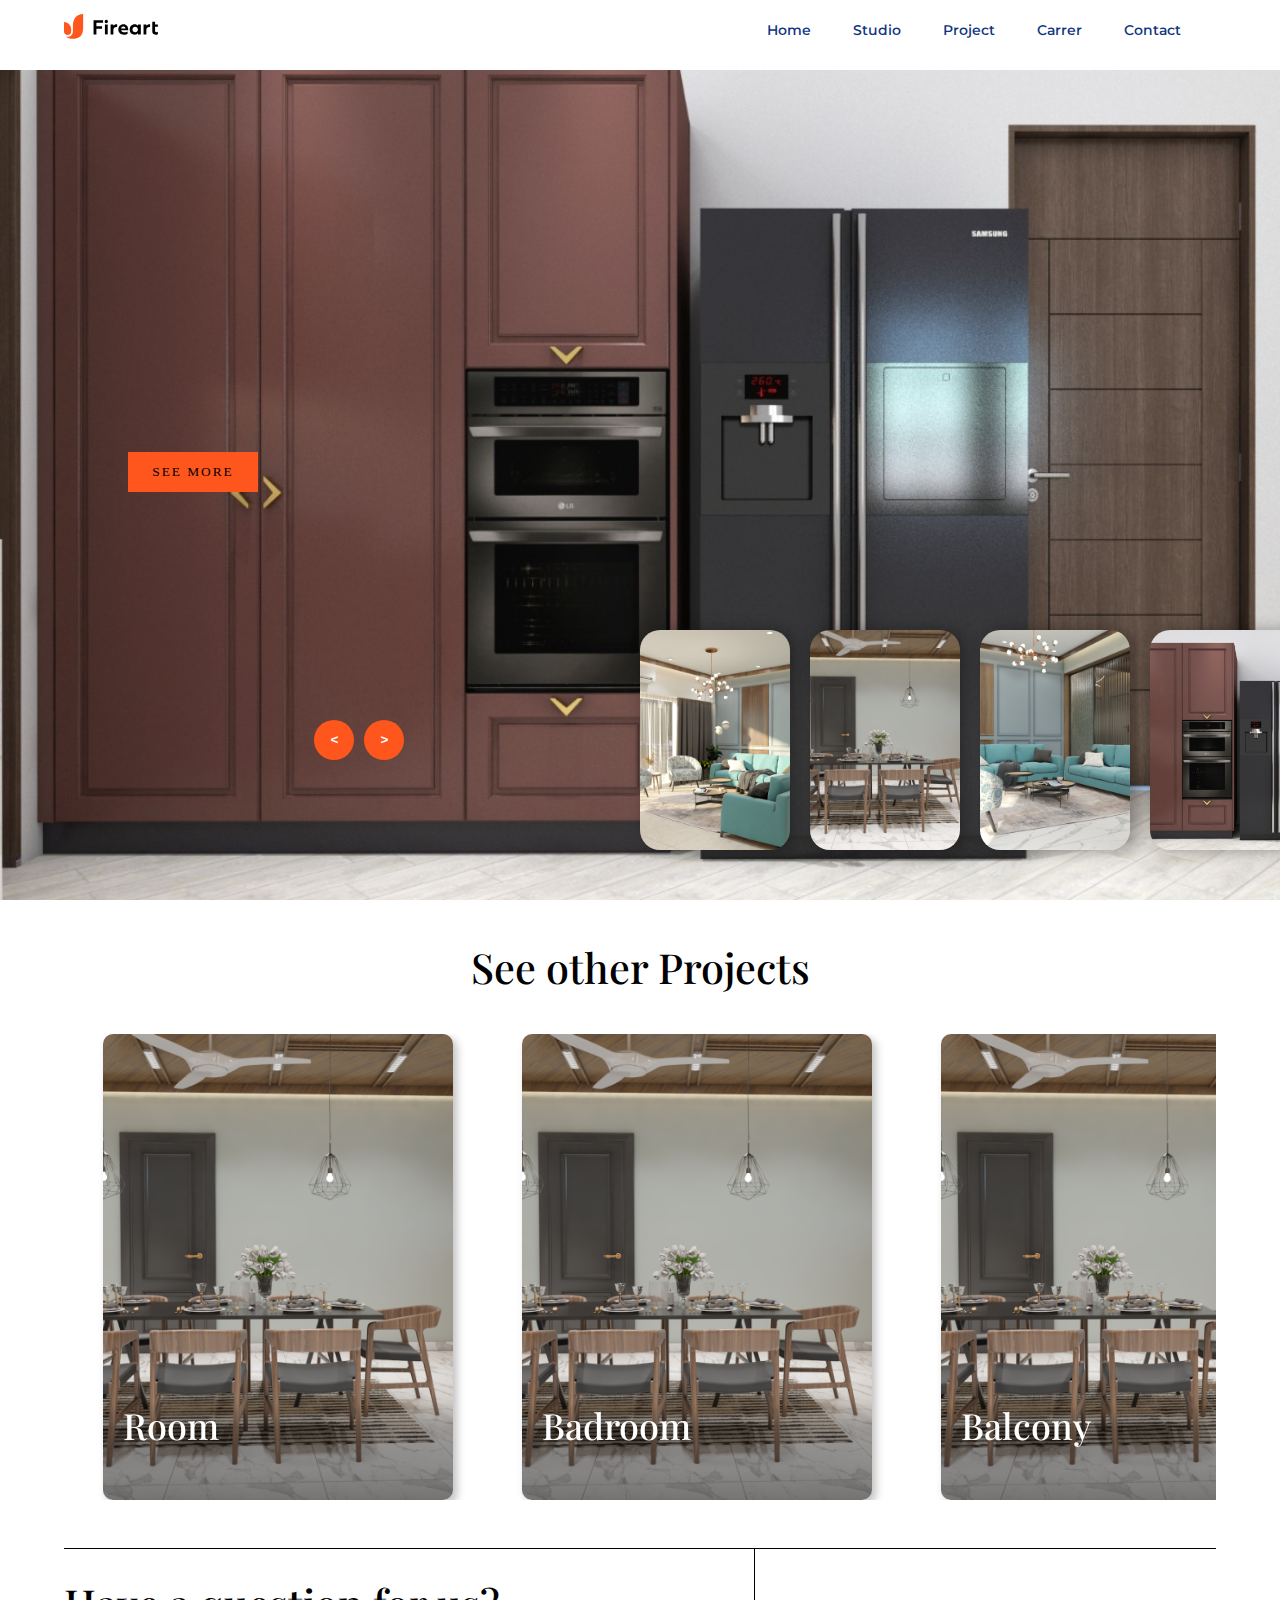
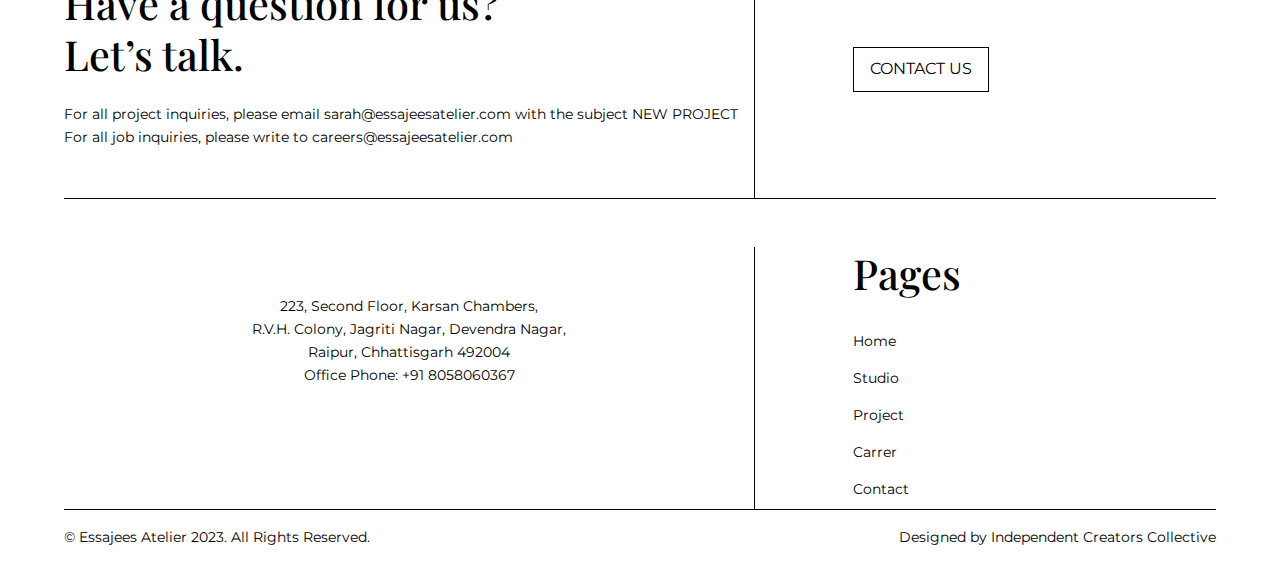
==== commit 3d15ad14: "Add files via upload" ====
--- a/index.html
+++ b/index.html
@@ -1,25 +1,20 @@
 <!DOCTYPE html>
 <html lang="en">
-
 <head>
-  <meta charset="UTF-8" />
-  <meta name="viewport" content="width=device-width, initial-scale=1.0" />
-  <title>Document</title>
-  <link rel="stylesheet" href="css/style.css" />
-  <link rel="stylesheet" href="lightbox2/dist/css/lightbox.min.css" />
-
-  <!-- Font Awesome CDN Link -->
+    <meta charset="UTF-8">
+    <meta name="viewport" content="width=device-width, initial-scale=1.0">
+    <title>Document</title>
+    <link rel="stylesheet" href="css/style.css">
+      <!-- Font Awesome CDN Link -->
   <link rel="stylesheet" href="https://cdnjs.cloudflare.com/ajax/libs/font-awesome/6.5.2/css/all.min.css"
-    integrity="sha512-SnH5WK+bZxgPHs44uWIX+LLJAJ9/2PkPKZ5QiAj6Ta86w+fsb2TkcmfRyVX3pBnMFcV7oQPJkl9QevSCWr3W6A=="
-    crossorigin="anonymous" referrerpolicy="no-referrer" />
-  <link rel="stylesheet" href="https://cdn.jsdelivr.net/npm/swiper@11/swiper-bundle.min.css" />
+  integrity="sha512-SnH5WK+bZxgPHs44uWIX+LLJAJ9/2PkPKZ5QiAj6Ta86w+fsb2TkcmfRyVX3pBnMFcV7oQPJkl9QevSCWr3W6A=="
+  crossorigin="anonymous" referrerpolicy="no-referrer" />
+<link rel="stylesheet" href="https://cdn.jsdelivr.net/npm/swiper@11/swiper-bundle.min.css" />
 </head>
-
 <body>
   <div class="container-fluid">
-    <header>
-      <!-- ---nav bar -----  -->
-      <div class="header_navbar p_relative">
+    <!-- ---nav bar -----  -->
+    <div class="header_navbar p_relative">
         <nav class="nav-bar">
           <div class="main_nav">
             <div class="header_logo">
@@ -29,7 +24,7 @@
             <div class="menus">
               <ul class="nav-list">
                 <li><a href="index.html">Home</a></li>
-                <li><a href="about.html">About</a></li>
+                <li><a href="about.html">Studio</a></li>
                 <li><a href="project.html">Project</a></li>
                 <li><a href="carrer.html">Carrer</a></li>
                 <li><a href="contact.html">Contact</a></li>
@@ -39,11 +34,38 @@
             <!-- ----mobile menu code ---  -->
             <div class="mobile-menu">
               <ul class="mobile-nav-list">
-                <li><a href="index.html">Home</a></li>
-                <li><a href="about.html">About</a></li>
-                <li><a href="project.html">Project</a></li>
-                <li><a href="carrer.html">Carrer</a></li>
-                <li><a href="contact.html">contact </a></li>
+                <!-- <li><a href="index.html">Home <p class="spna_class">></p> </a></li> -->
+                <li>
+                    <a href="index.html">
+                        <div ><i class="fa-solid fa-house-chimney"></i> &nbsp; Home</div>
+                        <div><i class="fa-solid fa-chevron-right"></i></div>
+                    </a>
+                </li>
+                <li>
+                    <a href="about.html">
+                        <div><i class="fa-brands fa-studiovinari"></i></i> &nbsp; Studio</div>
+                        <div><i class="fa-solid fa-chevron-right"></i></div>
+                    </a>
+                </li>
+                <li>
+                    <a href="project.html">
+                        <div><i class="fa-solid fa-calendar-plus"></i> &nbsp; Project</div>
+                        <div><i class="fa-solid fa-chevron-right"></i></div>
+                    </a>
+                </li>
+                <li>
+                    <a href="carrer.html">
+                        <div> <i class="fa-solid fa-person-running"></i> &nbsp; Carrer</div>
+                        <div><i class="fa-solid fa-chevron-right"></i></div>
+                    </a>
+                </li>
+                <li>
+                    <a href="contact.html">
+                        <div><i class="fa-solid fa-phone-volume"></i> &nbsp; Contact Us</div>
+                        <div><i class="fa-solid fa-chevron-right"></i></div>
+                    </a>
+                </li>
+                
               </ul>
             </div>
           </div>
@@ -55,7 +77,6 @@
         </nav>
       </div>
       <!-- --nav bar is over now---  -->
-
       <!-- ----Header slider -----  -->
       <div class="slider">
         <div class="list">
@@ -78,7 +99,7 @@
           <div class="item">
             <img src="image/slider/1.png" alt="" />
             <div class="content">
-              <div class="title">BALCONY</div>
+              <div class="title">HOME MAGIC</div>
               <div class="type">BALCONY</div>
               <div class="description">
                 Lorem ipsum dolor sit amet consectetur adipisicing elit.
@@ -144,303 +165,190 @@
         </div>
       </div>
       <!-- -----header slider is over now---  -->
-    </header>
-
-    <!-- ---gallery is here--  -->
-    <!-- -----gallery section is here--  -->
-    <section class="gallery_section">
-      <h3 class="our_projects">Our Projects</h3>
-      <div class="container">
-        <div class="grid-gallery">
-          <div class="grid-item">
-            <a href="image/slider/1.jpeg" data-lightbox="gridImage">
-              <img src="image/slider/1.jpeg" />
-            </a>
-          </div>
-          <div class="grid-item">
-            <a href="image/slider/1.png" data-lightbox="gridImage">
-              <img src="image/slider/1.png" />
-            </a>
-          </div>
-          <div class="grid-item">
-            <a href="image/slider/2.png" data-lightbox="gridImage">
-              <img src="image/slider/2.png" />
-            </a>
-          </div>
-          <div class="grid-item">
-            <a href="image/slider/3.png" data-lightbox="gridImage">
-              <img src="image/slider/3.png" />
-            </a>
-          </div>
-          <div class="grid-item">
-            <a href="image/slider/4.png" data-lightbox="gridImage">
-              <img src="image/slider/4.png" />
-            </a>
-          </div>
-          <div class="grid-item">
-            <a href="image/slider/5.png" data-lightbox="gridImage">
-              <img src="image/slider/5.png" />
-            </a>
-          </div>
-          <!-- ----second is here --  -->
-          <div class="grid-item">
-            <a href="image/slider/1.jpeg" data-lightbox="gridImage">
-              <img src="image/slider/1.jpeg" />
-            </a>
-          </div>
-          <div class="grid-item">
-            <a href="image/slider/1.png" data-lightbox="gridImage">
-              <img src="image/slider/1.png" />
-            </a>
-          </div>
-          <div class="grid-item">
-            <a href="image/slider/2.png" data-lightbox="gridImage">
-              <img src="image/slider/2.png" />
-            </a>
-          </div>
-          <div class="grid-item">
-            <a href="image/slider/3.png" data-lightbox="gridImage">
-              <img src="image/slider/3.png" />
-            </a>
-          </div>
-          <div class="grid-item">
-            <a href="image/slider/4.png" data-lightbox="gridImage">
-              <img src="image/slider/4.png" />
-            </a>
-          </div>
-          <div class="grid-item">
-            <a href="image/slider/5.png" data-lightbox="gridImage">
-              <img src="image/slider/5.png" />
-            </a>
-          </div>
-
+  </div> 
+  
+  <!-- ------footer sider is here ----  -->
+        <div class="container kapil">
+            <div class="swiper_slider">
+              <h2 class="see_project">See other Projects</h2>
+                <!-- ----swiper code is here ---  -->
+                <div class="swiper_project">
+                  <div class="swiper-container">
+                    <div class="swiper-wrapper">
+                      <div class=" swiper-slide card">
+                        <img class="card__background" src="image/slider/2.png"
+                          alt="Photo of Cartagena's cathedral at the background and some colonial style houses" width="1920"
+                          height="2193" />
+                        <div class="card__content | flow">
+                          <div class="card__content--container | flow">
+                            <h2 class="card__title">Room</h2>
+                            <p class="card__description">
+                              Lorem ipsum dolor sit amet, consectetur adipisicing elit. Rerum in
+                              labore laudantium deserunt fugiat numquam.
+                            </p>
+                          </div>
+                          <button class="card__button">Read more</button>
+                        </div>
+                      </div>
+                      <div class=" swiper-slide card">
+                        <img class="card__background" src="image/slider/2.png"
+                          alt="Photo of Cartagena's cathedral at the background and some colonial style houses" width="1920"
+                          height="2193" />
+                        <div class="card__content | flow">
+                          <div class="card__content--container | flow">
+                            <h2 class="card__title">Badroom</h2>
+                            <p class="card__description">
+                              Lorem ipsum dolor sit amet, consectetur adipisicing elit. Rerum in
+                              labore laudantium deserunt fugiat numquam.
+                            </p>
+                          </div>
+                          <button class="card__button">Read more</button>
+                        </div>
+                      </div>
+                      <div class=" swiper-slide card">
+                        <img class="card__background" src="image/slider/2.png"
+                          alt="Photo of Cartagena's cathedral at the background and some colonial style houses" width="1920"
+                          height="2193" />
+                        <div class="card__content | flow">
+                          <div class="card__content--container | flow">
+                            <h2 class="card__title">Balcony</h2>
+                            <p class="card__description">
+                              Lorem ipsum dolor sit amet, consectetur adipisicing elit. Rerum in
+                              labore laudantium deserunt fugiat numquam.
+                            </p>
+                          </div>
+                          <button class="card__button">Read more</button>
+                        </div>
+                      </div>
+                      <div class=" swiper-slide card">
+                        <img class="card__background" src="image/slider/2.png"
+                          alt="Photo of Cartagena's cathedral at the background and some colonial style houses" width="1920"
+                          height="2193" />
+                        <div class="card__content | flow">
+                          <div class="card__content--container | flow">
+                            <h2 class="card__title">Rest Room</h2>
+                            <p class="card__description">
+                              Lorem ipsum dolor sit amet, consectetur adipisicing elit. Rerum in
+                              labore laudantium deserunt fugiat numquam.
+                            </p>
+                          </div>
+                          <button class="card__button">Read more</button>
+                        </div>
+                      </div>
+                      <div class=" swiper-slide card">
+                        <img class="card__background" src="image/slider/2.png"
+                          alt="Photo of Cartagena's cathedral at the background and some colonial style houses" width="1920"
+                          height="2193" />
+                        <div class="card__content | flow">
+                          <div class="card__content--container | flow">
+                            <h2 class="card__title">Decoration</h2>
+                            <p class="card__description">
+                              Lorem ipsum dolor sit amet, consectetur adipisicing elit. Rerum in
+                              labore laudantium deserunt fugiat numquam.
+                            </p>
+                          </div>
+                          <button class="card__button">Read more</button>
+                        </div>
+                      </div>
+                      <div class=" swiper-slide card">
+                        <img class="card__background" src="image/slider/2.png"
+                          alt="Photo of Cartagena's cathedral at the background and some colonial style houses" width="1920"
+                          height="2193" />
+                        <div class="card__content | flow">
+                          <div class="card__content--container | flow">
+                            <h2 class="card__title">OutDoor</h2>
+                            <p class="card__description">
+                              Lorem ipsum dolor sit amet, consectetur adipisicing elit. Rerum in
+                              labore laudantium deserunt fugiat numquam.
+                            </p>
+                          </div>
+                          <button class="card__button">Read more</button>
+                        </div>
+                      </div>
+                      <div class=" swiper-slide card">
+                        <img class="card__background" src="image/slider/2.png"
+                          alt="Photo of Cartagena's cathedral at the background and some colonial style houses" width="1920"
+                          height="2193" />
+                        <div class="card__content | flow">
+                          <div class="card__content--container | flow">
+                            <h2 class="card__title">Design</h2>
+                            <p class="card__description">
+                              Lorem ipsum dolor sit amet, consectetur adipisicing elit. Rerum in
+                              labore laudantium deserunt fugiat numquam.
+                            </p>
+                          </div>
+                          <button class="card__button">Read more</button>
+                        </div>
+                      </div>
+                    </div>
+                    <div class="swiper-pagination"></div>
+                  </div>
+                </div>
+      
+                <!-- --swiper code is over now --  -->
+            </div>
+      
+          </div>
+
+  <!-- ----footer slider is over now ---  -->
+
+  <!-- ---footer section is here ----  -->
+
+  <footer>
+    <div class="container-fluid">
+        <div class="container">
+            <div class="main_flex">
+                <div class="footer_left">
+                    <h2>Have a question for us?
+                        <br>Let’s talk.</h2>
+                        <p class="mt-4">For all project inquiries, please email sarah@essajeesatelier.com with the subject NEW PROJECT
+                            <br>For all job inquiries, please write to careers@essajeesatelier.com</p>
+                </div>
+                <div class="footer_right">
+                    <div class="footer_top">
+                        <a href="" class="btn"><span>CONTACT US</span></a>
+                    </div>
+                </div>
+            </div>
+            <div class="main_flex mt-5">
+                <div class="footer_second_left">
+                    <div class="footer_img mb-4"><img src="https://essajeesatelier.com/wp-content/uploads/2023/04/Essajee-Atelier-footer-logo-desktop1.png" alt=""></div>
+                    <p>223, Second Floor, Karsan Chambers, <br> R.V.H. Colony, Jagriti Nagar, Devendra Nagar,<br> Raipur, Chhattisgarh 492004 <br>Office Phone: +91 8058060367</p>
+                    <div class="footer_icon mb-5">
+                        <div class="footer_icon_img"><i class="fa-brands fa-instagram"></i></div>
+                        <div class="footer_icon_img"><i class="fa-brands fa-linkedin-in"></i></div>
+                        <div class="footer_icon_img"><i class="fa-regular fa-envelope"></i></div>
+                    </div>
+
+                </div>
+                <div class="footer_second_right ">
+                    <div class="footer_down_right">
+                        <h2>Pages</h2>
+                        <ul class="mt-4">
+                            <li><a href="index.html">Home</a></li>
+                            <li><a href="about.html">Studio</a></li>
+                            <li><a href="project.html">Project</a></li>
+                            <li><a href="carrer.html">Carrer</a></li>
+                            <li><a href="contact.html">Contact</a></li>
+                        </ul>
+                        <div class="footer_icon1 mt-3 mb-3">
+                            <div class="footer_icon_img"><i class="fa-brands fa-instagram"></i></div>
+                            <div class="footer_icon_img"><i class="fa-brands fa-linkedin-in"></i></div>
+                            <div class="footer_icon_img"><i class="fa-regular fa-envelope"></i></div>
+                        </div>
+                    </div>
+                </div>
+            </div>
+            <div class="footer_author_content mt-3">
+                <div><p>© Essajees Atelier 2023. All Rights Reserved.</p></div>
+                <div><p>Designed by Independent Creators Collective</p></div>
+            </div>
         </div>
-
-      </div>
-    </section>
-
-    <!-- ---gallery section is over now--  -->
-    <!-- ---gallery is over now--  -->
-
-    <!-- -----section is here---  -->
-    <div class="container kapil">
-      <div class="swiper_slider">
-        <h2 class="see_project">See other Projects</h2>
-          <!-- ----swiper code is here ---  -->
-          <div class="swiper_project">
-            <div class="swiper-container">
-              <div class="swiper-wrapper">
-                <div class=" swiper-slide card">
-                  <img class="card__background" src="image/slider/2.png"
-                    alt="Photo of Cartagena's cathedral at the background and some colonial style houses" width="1920"
-                    height="2193" />
-                  <div class="card__content | flow">
-                    <div class="card__content--container | flow">
-                      <h2 class="card__title">Room</h2>
-                      <p class="card__description">
-                        Lorem ipsum dolor sit amet, consectetur adipisicing elit. Rerum in
-                        labore laudantium deserunt fugiat numquam.
-                      </p>
-                    </div>
-                    <button class="card__button">Read more</button>
-                  </div>
-                </div>
-                <div class=" swiper-slide card">
-                  <img class="card__background" src="image/slider/2.png"
-                    alt="Photo of Cartagena's cathedral at the background and some colonial style houses" width="1920"
-                    height="2193" />
-                  <div class="card__content | flow">
-                    <div class="card__content--container | flow">
-                      <h2 class="card__title">Badroom</h2>
-                      <p class="card__description">
-                        Lorem ipsum dolor sit amet, consectetur adipisicing elit. Rerum in
-                        labore laudantium deserunt fugiat numquam.
-                      </p>
-                    </div>
-                    <button class="card__button">Read more</button>
-                  </div>
-                </div>
-                <div class=" swiper-slide card">
-                  <img class="card__background" src="image/slider/2.png"
-                    alt="Photo of Cartagena's cathedral at the background and some colonial style houses" width="1920"
-                    height="2193" />
-                  <div class="card__content | flow">
-                    <div class="card__content--container | flow">
-                      <h2 class="card__title">Balcony</h2>
-                      <p class="card__description">
-                        Lorem ipsum dolor sit amet, consectetur adipisicing elit. Rerum in
-                        labore laudantium deserunt fugiat numquam.
-                      </p>
-                    </div>
-                    <button class="card__button">Read more</button>
-                  </div>
-                </div>
-                <div class=" swiper-slide card">
-                  <img class="card__background" src="image/slider/2.png"
-                    alt="Photo of Cartagena's cathedral at the background and some colonial style houses" width="1920"
-                    height="2193" />
-                  <div class="card__content | flow">
-                    <div class="card__content--container | flow">
-                      <h2 class="card__title">Rest Room</h2>
-                      <p class="card__description">
-                        Lorem ipsum dolor sit amet, consectetur adipisicing elit. Rerum in
-                        labore laudantium deserunt fugiat numquam.
-                      </p>
-                    </div>
-                    <button class="card__button">Read more</button>
-                  </div>
-                </div>
-                <div class=" swiper-slide card">
-                  <img class="card__background" src="image/slider/2.png"
-                    alt="Photo of Cartagena's cathedral at the background and some colonial style houses" width="1920"
-                    height="2193" />
-                  <div class="card__content | flow">
-                    <div class="card__content--container | flow">
-                      <h2 class="card__title">Decoration</h2>
-                      <p class="card__description">
-                        Lorem ipsum dolor sit amet, consectetur adipisicing elit. Rerum in
-                        labore laudantium deserunt fugiat numquam.
-                      </p>
-                    </div>
-                    <button class="card__button">Read more</button>
-                  </div>
-                </div>
-                <div class=" swiper-slide card">
-                  <img class="card__background" src="image/slider/2.png"
-                    alt="Photo of Cartagena's cathedral at the background and some colonial style houses" width="1920"
-                    height="2193" />
-                  <div class="card__content | flow">
-                    <div class="card__content--container | flow">
-                      <h2 class="card__title">OutDoor</h2>
-                      <p class="card__description">
-                        Lorem ipsum dolor sit amet, consectetur adipisicing elit. Rerum in
-                        labore laudantium deserunt fugiat numquam.
-                      </p>
-                    </div>
-                    <button class="card__button">Read more</button>
-                  </div>
-                </div>
-                <div class=" swiper-slide card">
-                  <img class="card__background" src="image/slider/2.png"
-                    alt="Photo of Cartagena's cathedral at the background and some colonial style houses" width="1920"
-                    height="2193" />
-                  <div class="card__content | flow">
-                    <div class="card__content--container | flow">
-                      <h2 class="card__title">Design</h2>
-                      <p class="card__description">
-                        Lorem ipsum dolor sit amet, consectetur adipisicing elit. Rerum in
-                        labore laudantium deserunt fugiat numquam.
-                      </p>
-                    </div>
-                    <button class="card__button">Read more</button>
-                  </div>
-                </div>
-              </div>
-              <div class="swiper-pagination"></div>
-            </div>
-          </div>
-
-          <!-- --swiper code is over now --  -->
-      </div>
-
     </div>
-    <!-- -----section is over here----  -->
-
-    <!-- ---footer is start here---  -->
-    <footer>
-      <svg id="wave" style="transform:rotate(180deg); transition: 0.3s" viewBox="0 0 1440 110" version="1.1"
-        xmlns="http://www.w3.org/2000/svg">
-        <defs>
-          <linearGradient id="sw-gradient-0" x1="0" x2="0" y1="1" y2="0">
-            <stop stop-color="rgba(255, 255, 255, 1)" offset="0%"></stop>
-            <stop stop-color="rgba(216.665, 216.493, 216.114, 1)" offset="100%"></stop>
-          </linearGradient>
-        </defs>
-        <path style="transform:translate(0, 0px); opacity:1" fill="url(#sw-gradient-0)"
-          d="M0,66L10,67.8C20,70,40,73,60,67.8C80,62,100,48,120,42.2C140,37,160,40,180,40.3C200,40,220,37,240,31.2C260,26,280,18,300,25.7C320,33,340,55,360,66C380,77,400,77,420,67.8C440,59,460,40,480,31.2C500,22,520,22,540,22C560,22,580,22,600,29.3C620,37,640,51,660,64.2C680,77,700,88,720,88C740,88,760,77,780,69.7C800,62,820,59,840,58.7C860,59,880,62,900,62.3C920,62,940,59,960,53.2C980,48,1000,40,1020,31.2C1040,22,1060,11,1080,18.3C1100,26,1120,51,1140,66C1160,81,1180,84,1200,73.3C1220,62,1240,37,1260,33C1280,29,1300,48,1320,58.7C1340,70,1360,73,1380,71.5C1400,70,1420,62,1430,58.7L1440,55L1440,110L1430,110C1420,110,1400,110,1380,110C1360,110,1340,110,1320,110C1300,110,1280,110,1260,110C1240,110,1220,110,1200,110C1180,110,1160,110,1140,110C1120,110,1100,110,1080,110C1060,110,1040,110,1020,110C1000,110,980,110,960,110C940,110,920,110,900,110C880,110,860,110,840,110C820,110,800,110,780,110C760,110,740,110,720,110C700,110,680,110,660,110C640,110,620,110,600,110C580,110,560,110,540,110C520,110,500,110,480,110C460,110,440,110,420,110C400,110,380,110,360,110C340,110,320,110,300,110C280,110,260,110,240,110C220,110,200,110,180,110C160,110,140,110,120,110C100,110,80,110,60,110C40,110,20,110,10,110L0,110Z">
-        </path>
-      </svg>
-      <div class="container">
-        <div class="wrapper">
-          <div class="footer-widget">
-            <a href="#">
-              <img src="image/footer/logo.svg" class="logo" />
-            </a>
-            <p class="desc">
-              Lorem ipsum dolor sit amet consectetur adipisicing elit. Eos
-              deserunt magni recusandae ut! Natus?
-            </p>
-            <ul class="socials">
-              <li>
-                <a href="#">
-                  <i class="fab fa-facebook-f"></i>
-                </a>
-              </li>
-              <li>
-                <a href="#">
-                  <i class="fab fa-twitter"></i>
-                </a>
-              </li>
-              <li>
-                <a href="#">
-                  <i class="fab fa-instagram"></i>
-                </a>
-              </li>
-              <li>
-                <a href="#">
-                  <i class="fab fa-linkedin-in"></i>
-                </a>
-              </li>
-            </ul>
-          </div>
-          <div class="footer-widget">
-            <h6><i class="fa-solid fa-arrow-up-right-from-square"></i> &nbsp;Quick Link</h6>
-            <ul class="links">
-              <li><a href="#"> <i class="fa-solid fa-house-crack"></i> &nbsp; Home</a></li>
-              <li><a href="#"><i class="fa-brands fa-studiovinari"></i> &nbsp; Studio</a></li>
-              <li><a href="#"><i class="fa-solid fa-list-check"></i> &nbsp; Project</a></li>
-              <li><a href="#"><i class="fa-solid fa-arrow-trend-up"></i> &nbsp; Career</a></li>
-              <li><a href="#"><i class="fa-regular fa-address-book"></i> &nbsp; Contact Us</a></li>
-            </ul>
-          </div>
-          <div class="footer-widget">
-            <h6><i class="fa-solid fa-sliders"></i> &nbsp;Services</h6>
-            <ul class="links">
-              <li><a href="#"><i class="fa-solid fa-campground"></i> &nbsp; Home Decore</a></li>
-              <li><a href="#"><i class="fa-solid fa-person-booth"></i> &nbsp; Bad Room</a></li>
-              <li><a href="#"><i class="fa-solid fa-person-shelter"></i> &nbsp; Balcony</a></li>
-              <li><a href="#"><i class="fa-solid fa-cloud-sun"></i>&nbsp; OutDoor</a></li>
-            </ul>
-          </div>
-          <div class="footer-widget">
-            <h6><i class="fa-solid fa-circle-question"></i> &nbsp;Help &amp; Support</h6>
-            <ul class="links">
-              <!-- <li><i class="fa-regular fa-address-book"></i> &nbsp;<a href="">Address</a></li> -->
-              <li><a href=""><i class="fa-regular fa-address-book"></i> &nbsp;223, Second Floor, Karsan Chambers,<br>
-                  Raipur, Chhattisgarh 492004</a></li>
-              <!-- <li><i class="fa-regular fa-address-book"></i> &nbsp;<a href="">Mobile Number</a></li> -->
-              <li><a href=""><i class="fa-regular fa-address-book"></i> &nbsp;9828522814</a></li>
-              <!-- <li><i class="fa-regular fa-envelope"></i> &nbsp;<a href="">Email Id :</a> </li> -->
-              <li><a href="mailto:admin@gmail.com"> <i class="fa-regular fa-envelope"></i> &nbsp;admin@gmail.com</a>
-              </li>
-
-            </ul>
-
-          </div>
-        </div>
-        <div class="copyright-wrapper">
-          <p>
-            Design and Developed by
-            <a href="#" target="blank">Factitous Digital</a>
-          </p>
-        </div>
-      </div>
-    </footer>
-    <!-- --footer is over here--  -->
-
-  </div>
-
-
+  </footer>
+
+  <!-- ----footer section is over now------  -->
+    
   <script src="js/script.js"></script>
   <!-- ------swiper slider cdn ----  -->
   <script src="https://cdn.jsdelivr.net/npm/swiper@11/swiper-bundle.min.js"></script>
@@ -452,14 +360,11 @@
         spaceBetween: 30,
         freeMode: true,
         loop: true,
-        autoplay: {
-          delay: 3000, // milliseconds
-          disableOnInteraction: false, // keep autoplaying even when user interacts
-        },
-        pagination: {
-          el: '.swiper-pagination',
-          clickable: true,
-        },
+         autoplay: {
+           delay: 3000, // milliseconds
+           disableOnInteraction: false, // keep autoplaying even when user interacts
+         },
+        
         breakpoints: {
           // When window width is <= 768px (mobile)
           0: {
@@ -473,10 +378,7 @@
       });
     });
   </script>
-  <!-- jQuery CDN Link -->
-  <script src="https://ajax.googleapis.com/ajax/libs/jquery/3.6.3/jquery.min.js"></script>
-  <!-- Lightbox JS -->
-  <script src="lightbox2/dist/js/lightbox.min.js"></script>
+   <!-- jQuery CDN Link -->
+   <script src="https://ajax.googleapis.com/ajax/libs/jquery/3.6.3/jquery.min.js"></script>
 </body>
-
 </html>--- a/css/style.css
+++ b/css/style.css
@@ -1,46 +1,245 @@
-@import url("https://fonts.googleapis.com/css2?family=Poppins:ital,wght@0,100;0,200;0,300;0,400;0,500;0,600;0,700;0,800;0,900;1,100;1,200;1,300;1,400;1,500;1,600;1,700;1,800;1,900&display=swap");
+@import url('https://fonts.googleapis.com/css2?family=Playfair+Display:ital,wght@0,400..900;1,400..900&display=swap');
+
+@import url('https://fonts.googleapis.com/css2?family=Montserrat:ital,wght@0,100..900;1,100..900&family=Playfair+Display:ital,wght@0,400..900;1,400..900&display=swap');
 
 * {
   margin: 0;
   padding: 0;
   box-sizing: border-box;
 }
-
 :root {
-  --primary-color: #f3f3f3;
+  --primary-color: #ffffff;
   --button-color: #ff561d;
-  --secondary-color: #000000;
+  --black-color: #000000;
   --ternory-color: #ffffff;
 }
 
-body {
+body{
   margin: 0;
   padding: 0;
   box-sizing: border-box;
-  font-family: Poppins;
-}
-
-ul li {
+  font-family: Montserrat;
+  font-weight: 400;
+  letter-spacing: 0em;
+  line-height: 1.66;
+  font-size: 14px;
+}
+h1, h2, h3, h4, h5, h6, .h1, .h2, .h3, .h4, .h5, .h6, th {
+  font-family: Playfair Display;
+  font-weight: 500;
+  letter-spacing: 0em;
+  line-height: 1.23;
+}
+ol, ul {
   list-style: none;
 }
-
 a {
   text-decoration: none;
-  color: var(--secondary-color);
-}
-
-p,
-h1,
-h2,
-h3,
-h4,
-h5,
-h6 {
-  overflow-wrap: break-word;
+  color: var(--black-color);
+}
+/* Margin top */
+.mt-1 {
+  margin-top: 0.25rem;
+}
+
+.mt-2 {
+  margin-top: 0.5rem;
+}
+
+.mt-3 {
+  margin-top: 1rem;
+}
+
+.mt-4 {
+  margin-top: 1.5rem;
+}
+
+.mt-5 {
+  margin-top: 3rem;
+}
+
+/* Margin right */
+.mr-1 {
+  margin-right: 0.25rem;
+}
+
+.mr-2 {
+  margin-right: 0.5rem;
+}
+
+.mr-3 {
+  margin-right: 1rem;
+}
+
+.mr-4 {
+  margin-right: 1.5rem;
+}
+
+.mr-5 {
+  margin-right: 3rem;
+}
+
+/* Margin bottom */
+.mb-1 {
+  margin-bottom: 0.25rem;
+}
+
+.mb-2 {
+  margin-bottom: 0.5rem;
+}
+
+.mb-3 {
+  margin-bottom: 1rem;
+}
+
+.mb-4 {
+  margin-bottom: 1.5rem;
+}
+
+.mb-5 {
+  margin-bottom: 3rem;
+}
+
+/* Margin left */
+.ml-1 {
+  margin-left: 0.25rem;
+}
+
+.ml-2 {
+  margin-left: 0.5rem;
+}
+
+.ml-3 {
+  margin-left: 1rem;
+}
+
+.ml-4 {
+  margin-left: 1.5rem;
+}
+
+.ml-5 {
+  margin-left: 3rem;
+}
+
+/* Padding top */
+.pt-1 {
+  padding-top: 0.25rem;
+}
+
+.pt-2 {
+  padding-top: 0.5rem;
+}
+
+.pt-3 {
+  padding-top: 1rem;
+}
+
+.pt-4 {
+  padding-top: 1.5rem;
+}
+
+.pt-5 {
+  padding-top: 3rem;
+}
+
+/* Padding right */
+.pr-1 {
+  padding-right: 0.25rem;
+}
+
+.pr-2 {
+  padding-right: 0.5rem;
+}
+
+.pr-3 {
+  padding-right: 1rem;
+}
+
+.pr-4 {
+  padding-right: 1.5rem;
+}
+
+.pr-5 {
+  padding-right: 3rem;
+}
+
+/* Padding bottom */
+.pb-1 {
+  padding-bottom: 0.25rem;
+}
+
+.pb-2 {
+  padding-bottom: 0.5rem;
+}
+
+.pb-3 {
+  padding-bottom: 1rem;
+}
+
+.pb-4 {
+  padding-bottom: 1.5rem;
+}
+
+.pb-5 {
+  padding-bottom: 3rem;
+}
+
+/* Padding left */
+.pl-1 {
+  padding-left: 0.25rem;
+}
+
+.pl-2 {
+  padding-left: 0.5rem;
+}
+
+.pl-3 {
+  padding-left: 1rem;
+}
+
+.pl-4 {
+  padding-left: 1.5rem;
+}
+
+.pl-5 {
+  padding-left: 3rem;
+}
+/* Text alignment */
+.text-left {
+  text-align: left;
 }
 
 .text-center {
   text-align: center;
+}
+
+.text-right {
+  text-align: right;
+}
+
+/* Font weight */
+.font-bold {
+  font-weight: bold;
+}
+
+.font-light {
+  font-weight: lighter;
+}
+
+.btn {
+  display: inline-block;
+  padding: 0.5rem 1rem;
+  font-size: 1rem;
+  border: none;
+  cursor: pointer;
+  text-decoration: none;
+  transition: background-color 0.3s ease;
+  border: 1px solid black;
+}
+.btn:hover{
+  background-color: var(--button-color);
+  color: var(--primary-color);
+  border: 1px solid var(--button-color);
 }
 .container-fluid {
   width: 100%;
@@ -52,92 +251,93 @@
 .p_relative{
     position: relative;
 }
+h2, .h2 {
+  font-size: calc(28px + (40 - 28) * ((100vw - 554px) / 646));
+}
+
+p{
+  margin-bottom: 1.5em;
+}
+
 
 /* ----nav bar css is here----  */
 .header_navbar{
-    width: 100%;
-    background-color: var(--primary-color);
-    border: 0px solid red;
-    position: fixed;
-    z-index: 999;
-    height: 70px;
+  width: 100%;
+  background-color: var(--primary-color);
+  border: 0px solid red;
+  position: fixed;
+  top: 0px;
+  z-index: 999;
+  height: 70px;
 }
 nav{
-    position: fixed;
-    top: 0;
-    left: 0;
-    width: 100%;
-    border: 1px solid red;
-    padding: 0px 2em;
-    z-index: 9; /* Adjust z-index as needed */
-    background-color: var(--primary-color);
-    
-  }
+  /* position: fixed;
+  top: 0;
+  left: 0; */
+  width: 100%;
+  border: px solid red;
+  /* padding: 0px 2em; */
+  z-index: 9; /* Adjust z-index as needed */
+  
+}
 .nav-bar{
-    border: 0px solid blue;
-    width: 90%;
-    margin-left: 5%;
+  border: 0px solid blue;
+  width: 90%;
+  margin: auto;
 }
 .main_nav{
-    display: flex;
-    justify-content: space-between;
-    align-items: center;
+  display: flex;
+  justify-content: space-between;
+  align-items: center;
 }
 nav .desktop_logo{
-    background-size: cover;
-    border: 0px solid black;
-    height: 25px;
-    margin: 1em 0em;
+  background-size: cover;
+  border: 0px solid black;
+  height: 25px;
+  margin: 1em 0em;
 }
 .menus .nav-list {
-    display: flex;
-    border: 0px solid black;
-    margin-top: 0em;
-    
+  display: flex;
+  border: 0px solid black;
+  margin-top: 0em;
+  
 }
 .menus .nav-list li a{  
-    padding: 0 0.5em;
-    margin-right: 2em;
-    color: var(--secondary-color);
-    font-weight: 550;
-    border: 0px solid red;
-    position: relative;
-    color: #0e3481;
+  padding: 0 0.5em;
+  margin-right: 2em;
+  color: var(--secondary-color);
+  font-weight: 550;
+  border: 0px solid red;
+  position: relative;
+  color: #0e3481;
+
 }
 .menus .nav-list li a::after{
-    content: '';
-    height: 2px;
-    width: 0px;
-    background:var(--button-color);
-    border-radius: 3px;
-    position: absolute;
-    bottom: -5px;
-    right: 0%;
-    transition: 0.3s;
+  content: '';
+  height: 2px;
+  width: 0px;
+  background:var(--button-color);
+  border-radius: 3px;
+  position: absolute;
+  bottom: -5px;
+  right: 0%;
+  transition: 0.3s;
 }
 
 .menus .nav-list li a:hover::after{
-    width: 100%;
-    left: 0%;
+  width: 100%;
+  left: 0%;
 }
 .menus{
-    display: flex;
-}
-.header_hirebutton{
-    background-color: var(--button-color);
-    color: var(--ternory-color);
-    padding: 10px 15px 9px 10px;
-    border-radius: 3px;
-    box-shadow: rgba(0, 0, 0, 0.16) 0px 1px 4px;
+  display: flex;
 }
 .header_burger{
-    display: none;
+  display: none;
 }
 .mobile-menu {
-    display: none;
-  }
+  display: none;
+}
 /* ----nav bar css is closed ---  */
-
 /* -----slider css is here---  */
 .slider {
   height: 100vh;
@@ -397,285 +597,269 @@
 /* ----slider css is over now ----  */
 
 
-/* --footer css is here----  */
-footer {
-    position: relative;
-    width: 100%;
-    height: auto;
-    padding-top: 80px;
-    background-color: #ffffff;
-  }
-  
-  
-  .wrapper {
-    display: flex;
-    justify-content: space-between;
-    flex-direction: row;
-    flex-wrap: wrap;
-  }
-  
-  .wrapper .footer-widget {
-    width: calc(20% - 30px);
-    margin: 0 15px 50px;
-    padding: 0 12px;
-  }
-  
-  .wrapper .footer-widget:nth-child(1) {
-    width: calc(40% - 50px);
-    margin-right: 15px;
-  }
-  
-  .wrapper .footer-widget .logo {
-    margin-bottom: 30px;
-    vertical-align: middle;
-  }
-  
-  .wrapper .footer-widget p {
-    margin-bottom: 30px;
-    font-size: 18px;
-    line-height: 24px;
-    color: #0e3481;
-  }
-  
-  .wrapper .footer-widget .socials {
-    display: flex;
-    align-items: center;
-    justify-content: flex-start;
-  }
-  
-  .wrapper .footer-widget .socials li {
-    list-style: none;
-  }
-  
-  .wrapper .footer-widget .socials li a {
-    width: 44px;
-    height: 44px;
-    margin-right: 10px;
-    color: #ffffff;
-    background-color: rgba(14, 52, 129, 0.9);
-    border-radius: 50%;
-    font-size: 22px;
-    text-decoration: none;
-    display: flex;
-    align-items: center;
-    justify-content: center;
-    transition: all 0.3s ease-out;
-  }
-  
-  .wrapper .footer-widget .socials li a:hover {
-    background-color: #037ef3;
-  }
-  
-  .wrapper .footer-widget h6 {
-    color: #0e3481;
-    margin: 10px 0 35px;
-    font-size: 22px;
-    font-weight: 600;
-  }
-  
-  .wrapper .footer-widget .links li {
-    list-style: none;
-  }
-  
-  .wrapper .footer-widget .links li a {
-    color: #0e3481;
-    font-size: 18px;
-    text-decoration: none;
-    text-transform: capitalize;
-    line-height: 32px;
-    transition: all 0.3s ease-out;
-  }
-  
-  .wrapper .footer-widget .links li a:hover {
-    color: #037ef3;
-  }
-  
-  .copyright-wrapper {
-    padding: 20px 0;
-    border-top: 1px solid rgba(88, 89, 120, 0.4);
-  }
-  
-  .copyright-wrapper p {
-    color: rgba(14, 52, 149, 0.8);
-    font-size: 16px;
-    font-weight: 500;
-    text-align: center;
-  }
-  
-  .copyright-wrapper p a {
-    color: inherit;
-    font-weight: 500;
-    text-decoration: none;
-    transition: all 0.3s ease-out;
-  }
-  
-  .copyright-wrapper p a:hover {
-    color: #037ef3;
-  }
-  
-  /* Let's write the media query */
-  @media (max-width: 992px) {
-    .container {
-      max-width: 960px;
-    }
-  
-    .wrapper .footer-widget,
-    .wrapper .footer-widget:nth-child(1) {
-      width: calc(50% - 30px);
-    }
-  }
-  
-  @media (max-width: 768px) {
-    .container {
-      max-width: 720px;
-    }
-  
-    .wrapper .footer-widget,
-    .wrapper .footer-widget:nth-child(1) {
-      width: 100%;
-      margin: 0 10px 50px;
-    }
-  }
-  
-/* --footer css is over now  ---  */
-
-/* ---index swiper sider is here ----  */
-.kapil{
-  border: 0px solid red;
-}
-.swiper_slider h2{
-  margin-top: 2em;
-  font-weight: 500;
-  font-size: 30px;
-}
-.swiper {  
-    width: 100%;
-    height: 100%;
-    margin-bottom: 2em;  
-    margin-top: 2em;
-    border: 0px solid red;
-}
-.swiper-slide {
+/* ---footer css is here ---  */
+footer{
+  margin-top: 3rem;
+}
+.main_flex{
+  display: flex;
+  justify-content: space-between;
+}
+.footer_left{
+  width: 60%;
+  border-top: 1px solid var(--black-color);
+  border-bottom: 1px solid var(--black-color);
+  border-right: 1px solid var(--black-color);
+  padding: 2em 0em;
+}
+.footer_right{
+  width: 40%;
+  border-top: 1px solid black;
+  padding: 7em 7em;
+  border-bottom: 1px solid var(--black-color);
+}
+.footer_top{
+  width: 100%;
+  height: 100%;
+}
+
+.footer_second_left{
+  width: 60%;
+  border-bottom: 1px solid var(--black-color);
+  border-right: 1px solid var(--black-color);
+}
+.footer_second_left .footer_img{
   text-align: center;
-  font-size: 18px;
-  background: #fff;
+}
+.footer_second_left p{
+  text-align: center;
+}
+.footer_second_right{
+  width: 40%;
+  border-bottom: 1px solid var(--black-color);
+}
+.footer_down_right{
+  padding: 0em 7em
+}
+.footer_down_right ul li{
+  padding: 0.5em 0em;
+}
+.footer_icon{
+  width: 100%;
   display: flex;
   justify-content: center;
-  box-shadow: rgba(0, 0, 0, 0.1) 0px 1px 3px 0px, rgba(0, 0, 0, 0.06) 0px 1px 2px 0px;
-  border-radius: 10px 10px 0px 0px;
-  margin-bottom: 2em;
-  border-radius: 10px;
-  border: 0px solid red;
-}
-.swiper-slide img{
-  background-size: cover;
-  width: 100%;
-  height: auto;
-  border-radius: 10px 10px 0px 0px;
-}
-.swiper-slide .title{
-  text-align: left;
-  font-weight: 500;
-  font-size: 25px;
-  margin:10px 0px;
-  padding-left: 10px;
-  color: #0e3481;
-}
-.swiper-slide .description{
-  font-size: 20px;
-  font-weight: 500;
-  margin: 10px 0px;
-  text-align: left;
-  padding-left: 10px;
-  color: #0e3481;
-}
-.swiper-slide .view-more {
-  padding: 10px 20px;
-  border: none;
-  margin: 18px 10px;
-  font-size: 20px;
-  border: 1px solid #0e3481;
-  display: table;
-  border-radius: 5px;
-  padding-left: 10px;
-  color: #0e3481;
-  box-shadow: rgba(99, 99, 99, 0.2) 0px 2px 8px 0px;
-}
-
-/* ---index swiper slider is over now ---  */
-
-/* -----about is here----  */
-.about_section{
-  width: 95%;
+}
+.footer_icon .footer_icon_img i{
+  border: 0px solid red;
+  transform: scale(2);
+  padding: 0em 1.8em;
+}
+
+.footer_author_content{
   display: flex;
   justify-content: space-between;
+}
+.footer_icon1{
+  display: none;
+}
+
+/* ---footer css is over now---  */
+
+
+/* ---footer above swiper sider is here ---  */
+
+.swiper_project{
+  width: 100%;
+  border: 0px solid red;
   margin: auto;
-  border: 0px solid red;
-  padding-top: 7em;
-  margin-bottom: 3em;
-}
-.about_left{
-  width: 40%;
-
-}
-.about_left h1{
-  font-size: 40px;
-  line-height: 55px;
-  font-weight: 500;
-}
-.about_right{
-  width: 60%;
-}
-.about_right p{
-    font-size: 20px;
-    line-height: 40px;
-    text-align: justify;
-}
-.experience_section{
-  width: 100%;
+  overflow: hidden;
+  display: grid;
+  place-items: center;
+}
+
+.flow > * + * {
+  margin-top: var(--flow-space, 1em);
+}
+
+/* CARD COMPONENT */
+.swiper_slider .see_project{
+  margin-bottom: 1em;
+  margin-top: 1em;
+  border: 0px solid black;
+  text-align: center;
+}
+
+.card {
+  display: grid !important;
+  place-items: center;
+  width: 80vw;
+  max-width: 21.875rem;
+  height: 29.125rem !important;
+  overflow: hidden;
+  border-radius: 0.625rem;
+  box-shadow: 0.25rem 0.25rem 0.5rem rgba(0, 0, 0, 0.25);
+  margin-left: 2.78em !important;
+  border: 0px solid red;
+}
+
+.card > * {
+  grid-column: 1 / 2;
+  grid-row: 1 / 2;
+}
+
+.card__background {
+  object-fit: cover;
+  max-width: 100%;
+  height: 100% !important;
+}
+
+.card__content {
+  --flow-space: 0.9375rem;
   display: flex;
+  flex-direction: column;
   justify-content: space-between;
-  margin-top: 2em;
-}
-.experiencce{
-  width: 50%;
-}
-.experiencce h3{
-  font-size: 55px;
-  font-weight: 500;
-  line-height: 65px;
-  margin-bottom: 0.2em;
-}
-.experiencce p{
-  font-size: 20px;
-  margin-bottom: 0.5em;
-}
-.experiencce_border{
-  width: 80%;
-  border-bottom: 1px solid brown;
-}
-.about_right img {
-  background-size: cover;
-  width: 100%;
-  filter: grayscale(100%);
-  border-radius: 20px;
-  height: 80%;
-}
-
-/* ---about is over now--  */
-
-/* ------project section is here ---  */
-
-
-.mySwiper{
-  width: 100%;
-  height: 100vh;
-  overflow: hidden;
-}
-.mySwiper img{
-  width: 100%;
-  height: 100vh;
-}
+  align-self: flex-end;
+  height: 55%;
+  padding: 0% 1.25rem 1.875rem;
+  background: linear-gradient(
+    180deg,
+    hsla(0, 0%, 0%, 0) 0%,
+    hsla(0, 0%, 0%, 0.3) 10%,
+    hsl(0, 0%, 0%) 100%
+  );
+  border: 0px solid red;
+}
+.card__title{
+  font-size: 2.25rem;
+  color: white;
+}
+.card__description{
+  font-size: 1rem;
+  line-height: 1.5;
+  color: white;
+  text-align: justify;
+}
+.card__button{
+  border: 0px solid white;
+  background-color: red;
+}
+
+.card__content--container {
+  --flow-space: 1.25rem;
+}
+
+.card__title {
+  position: relative;
+  top: 0px;
+  width: fit-content;
+  width: -moz-fit-content; /* Prefijo necesario para Firefox  */
+}
+
+.card__title::after {
+  content: "";
+  position: absolute;
+  height: 0.3125rem;
+  width: calc(100% + 1.25rem);
+  bottom: calc((1.25rem - 0.5rem) * -1);
+  left: -1.25rem;
+  background-color: var(--brand-color);
+  border: 0px solid red;
+}
+
+.card__button {
+  padding: 0.75em 1.6em;
+  width: fit-content;
+  width: -moz-fit-content; /* Prefijo necesario para Firefox  */
+  font-variant: small-caps;
+  font-weight: bold;
+  border-radius: 0.45em;
+  border: none;
+  background-color: hsl(46, 100%, 50%);
+  font-size: 1.125rem;
+  color: white;
+}
+
+.card__button:focus {
+  outline: 2px solid black;
+  outline-offset: -5px;
+}
+.swiper-pagination{
+  display: none;
+}
+
+@media (any-hover: hover) and (any-pointer: fine) {
+  .card__content {
+    transform: translateY(62%);
+    transition: transform 100ms ease-out;
+    transition-delay: 100ms;
+  }
+
+  .card__title::after {
+    opacity: 0;
+    transform: scaleX(0);
+    transition: opacity 500ms ease-in, transform 100ms ease-out;
+    transition-delay: 100ms;
+    transform-origin: right;
+  }
+
+  .card__background {
+    transition: transform 100ms ease-in;
+  }
+
+  .card__content--container > :not(.card__title),
+  .card__button {
+    opacity: 0;
+    transition: transform 100ms ease-out, opacity 100ms ease-out;
+  }
+
+  .card:hover,
+  .card:focus-within {
+    transform: scale(1.05);
+    transition: transform 100ms ease-in;
+  }
+
+  .card:hover .card__content,
+  .card:focus-within .card__content {
+    transform: translateY(0);
+    transition: transform 100ms ease-in;
+  }
+
+  .card:focus-within .card__content {
+    transition-duration: 0ms;
+  }
+
+  .card:hover .card__background,
+  .card:focus-within .card__background {
+    transform: scale(1.3);
+  }
+
+  .card:hover .card__content--container > :not(.card__title),
+  .card:hover .card__button,
+  .card:focus-within .card__content--container > :not(.card__title),
+  .card:focus-within .card__button {
+    opacity: 1;
+    transition: opacity 100ms ease-in;
+    transition-delay: 00ms;
+  }
+
+  .card:hover .card__title::after,
+  .card:focus-within .card__title::after {
+    opacity: 1;
+    transform: scaleX(1);
+    transform-origin: left;
+    transition: opacity 100ms ease-in, transform 100ms ease-in;
+    transition-delay: 100ms;
+  }
+  .swiper-pagination{
+    display: none;
+  }
+}
+
+/* --footer swiper slider code over now ---  */
+
+
+
+/* project code is here---  */
 .project_section{
   width: 90%;
   border: 0px solid red;
@@ -735,471 +919,12 @@
   box-shadow: rgba(0, 0, 0, 0.24) 0px 3px 8px;
   border-radius: 10px;
 }
-
-/* --proejct gallery is here --  */
-.grid-gallery {
-  width: 100%;
-  max-width: 90%;
-  margin: 0 auto;
-  padding: 50px 20px;
-  display: grid;
-  grid-template-columns: repeat(auto-fit, minmax(250px, 1fr));
-  grid-auto-rows: 250px;
-  grid-auto-flow: dense;
-  grid-gap: 20px;
-}
-
-.grid-gallery .grid-item {
-  position: relative;
-  background-color: #efefef;
-  overflow: hidden;
-}
-
-.grid-gallery .grid-item img {
-  width: 100%;
-  height: 100%;
-  object-fit: cover;
-  transition: transform 0.5s cubic-bezier(0.165, 0.84, 0.44, 1);
-}
-
-.grid-gallery .grid-item:hover img {
-  transform: scale(1.1);
-}
-
-.grid-gallery .grid-item a {
-  cursor: zoom-in;
-}
-
-.grid-gallery .grid-item:nth-child(3n - 2) {
-  grid-column: span 2;
-  grid-row: span 2;
-}
-.gallery_section{
-  margin-top: 3em;
-}
-.mt-2{
-  margin-top: 2em;
-}
- .our_projects{
+.our_projects{
   text-align: center;
   font-weight: 500;
   font-size: 40px;
-}
-.lb-data .lb-close{
-  position: relative;
-  top: -39rem;
-  right: -1rem;
-}
-
-/* Let's make it responsive */
-@media (max-width: 768px) {
-  .grid-gallery {
-    grid-template-columns: repeat(auto-fit, minmax(250px, 1fr));
-    grid-auto-rows: 250px;
-  }
-
-  .grid-gallery .grid-item:nth-child(3n - 2) {
-    grid-column: unset;
-    grid-row: unset;
-  }
-}
-
-/* -----project section is over now ---  */
-
-/* -----proejct link section is here -- -  */
-.project_link{
-  width: 100%;
-  display: flex;
-  justify-content: space-between;
-  margin-top: 3em;
-}
-.proejctLink_left{
-  width: 40%;
-}
-.proejctLink_left h3{
-  font-size: 45px;
-  font-weight: 500;
-}
-.proejctLink_right {
-  width: 60%;
-}
-.proejctLink_right h3{
-  font-size: 35px;
-  font-weight: 400;
-  margin-bottom: 0.5em;
-}
-.proejctLink_right p{
-  font-size: 18px;
-}
-/* ----proejct link section is over now --  */
-
-/* ------contact us code is here ----  */
-
-.contact{
-  width: 100%;
-  border: 0px solid red;
-  display: flex;
-  justify-content: space-between;
-  margin-bottom: 1em;
-  padding-top: 2.5em;
-}
-.contact_form{
-  width: 50%;
-  border: 0px solid green;
-  margin-top: 3em;
-  padding: 2em;
-  border: 0px solid black;
-  border-radius: 10px;
-  box-shadow: rgba(9, 30, 66, 0.25) 0px 1px 1px, rgba(9, 30, 66, 0.13) 0px 0px 1px 1px;
-}
-.contact_form h1{
-  font-weight: 500;
-  line-height: 40px;
-  margin: 1em 0px;
-  font-size: 30px;
-}
-.contact_form p{
-  font-size: 18px;
-  line-height: 20px;
-  margin:1em 0px;
-}
-.contact_detail{
-  width: 50%;
-  margin-top: 3em;
-  border: 0px solid black;
-  
-}
-.contact_detail img{
-  width: 100%;
-  background-size: cover;
-  border: 0px solid red;
-  transform: scale(0.8);
-}
-.contact-group .contact_group_style{
-  border-radius: 5px;
-  border: 1px solid #dfdfdf;
-  padding: 0px 16px;
-  margin-top: 1em;
-  height: 45px;
-  margin-bottom: 1.5em;
-  width: 100%;
-}
-
-.contact-group .cotact_label{
-  margin-bottom: 5px;
-}
-.contact_group_textarea{
-  border: 0px solid red;
-  width: 100%;
-  height: 100px;
-  margin-top: 1em;
-  border: 1px solid #dfdfdf;
-}
-.send_message_contact{
-  border: none;
-  margin:1em 0em ;
-  background-color: var(--button-color);
-  color: var(--ternory-color);
-  padding: 20px 25px 18px 20px;
-  border-radius: 3px;
-  font-size: 20px;
-  box-shadow: rgba(0, 0, 0, 0.16) 0px 1px 4px;
-}
-.contact_mainform{
-  margin-top: 2.5em;
- 
-}
-/* ----contact details section is here ----  */
-
-.contact_phone{
-  display: flex;
-  justify-content: space-between;
-}
-.contact_detail h1{
-  margin: 1em 0em;
-  font-weight: 500;
-  font-size: 32px;
-}
-.conatc_info_email{
-  margin-bottom: 2em;
-  color: var(--button-color);
-  font-size: 20px;
-}
-.contact_detail h3{
-  margin:1em 0em;
-  font-size: 32px;
-  font-weight: 500;
-}
-.contact_phone_contect{
-  font-size: 20px;
-}
-.contact_phone_contect p{
-  margin-bottom: 8px;
-  border: 0px solid red;
-  line-height: 35px;
-}
-.ifrmae_class{
-  padding: 1rem;
-  border: 5px solid white;
-  box-shadow: rgba(0, 0, 0, 0.24) 0px 3px 8px;
-}
-/* ------contact css is over now ---  */
-/* ------carrer css is here----  */
-.carrer_job{
-  display: flex;
-  margin-bottom: 5em;
-}
-.carrer_job_first{
-  width: 50%;
-  margin-top: 4em;
-}
-.carrer_job_first h2{
-  font-size: 45px;
-  color: black;
-  font-weight: 500;
-  margin-bottom: 1em;
-}
-.carrer_job_first span{
-  color: var(--button-color);
-}
-.carrer_job_first p{
-  font-size: 24px;
-  line-height: 36px;
-  color: #6b6b6b;
-  margin-bottom: 2em;
-}
-.carrer_open_position{
-  border: none;
-  background-color: var(--button-color);
-  color: var(--ternory-color);
-  padding: 20px 25px 18px 20px;
-  border-radius: 3px;
-  font-size: 20px;
-  box-shadow: rgba(0, 0, 0, 0.16) 0px 1px 4px;
-  cursor: pointer;
-}
-
-/* ---position css is here---  */
-.open_position{
-  border: 0px solid red;
-  margin-bottom: 4em;
-}
-.open_position h2{
-  font-size: 45px;
-  color: black;
-  font-weight: 500;
-  margin-bottom: 1em; 
-  border: 0px solid red;
-}
-.open_position p{
-  font-size: 24px;
-  line-height: 36px;
-  color: #6b6b6b;
-  margin-bottom: 2em;
-}
-
-.carrer_alljob{
-  width: 50%;
-  display: flex;
-  justify-content: space-between;
-  margin-bottom: 5em;
-}
-
-
-.full_job{
-  width: 100%;
-  border: 0px solid red;
-  border-radius: 5px;
-  box-shadow: rgba(0, 0, 0, 0.24) 0px 3px 8px;
-  display: flex;
-  justify-content: space-between;
-  border-radius: 10px;
-
-}
-.full_job img{
-  width: 100%;
-  border: 0px solid red;
-  overflow: hidden;
-  border-radius: 10px 10px 0px 0px;
-}
-
-
-.full_job_left h3{
-  color: black;
-  font-weight: 500;
-  font-size: 30px;
-}
-.full_job_left p{
-  color: var(--button-color);
-}
-.full_job_right h4{
-  font-size: 28px;
-  font-weight: 600;
-  padding-bottom: 10px;
-}
-.full_job_right p{
-  color: black;
-}
-.fulltime_apply{
-  border: none;
-  background-color: var(--button-color);
-  color: var(--ternory-color);
-  padding: 13px 25px 13px 20px;
-  border-radius: 10px;
-  font-size: 20px;
-  box-shadow: rgba(0, 0, 0, 0.16) 0px 1px 4px;
-  margin-top: 1em;
-  margin-right: 2em;
-  cursor: pointer;
-}
-.job-list {
-  display: none;
-}
-.job-list.active {
-  display: block;
-}
-.full_job {
-  display: grid;
-  grid-template-columns: repeat(auto-fit, minmax(300px, 1fr));
-  grid-gap: 1em 0em;
-}
-
-.job-grid {
-  display: grid;
-  grid-template-columns: repeat(auto-fill, minmax(300px, 1fr));
-  grid-gap: 4em 2em;
-}
-
-.full_job {
-  border: 1px solid #ccc;
-  transition: transform 0.3s ease;
-}
-
-.full_job:hover {
-  transform: scale(1.05);
-}
-
-.full_job_left {
-  margin-bottom: 10px; /* Adjust spacing */
-}
-
-.full_job_left h3 {
-  font-size: 1.2rem; /* Adjust font size */
-  margin-bottom: 5px; /* Adjust spacing */
-  padding-left: 1.5em;
-}
-
-.full_job_left p {
-  font-size: 0.9rem; /* Adjust font size */
-  color: #666; /* Adjust color */
-  margin-bottom: 0; /* Reset margin */
-  padding-left: 2em;
-}
-
-.full_job_right h4,
-.full_job_right p {
-  margin: 0; /* Reset margin */
-  padding-left: 1em;
-}
-
-.full_job_right button {
-  padding: 8px 15px; /* Adjust padding */
-  background-color: #007bff; /* Adjust background color */
-  color: #fff; /* Adjust text color */
-  border: none;
-  border-radius: 5px;
-  cursor: pointer;
-  transition: background-color 0.3s ease;
-  margin-bottom: 1.5em;
-  margin-left: 1.5em;
-  
-}
-
-.full_job_right button:hover {
-  background-color: #0056b3; /* Adjust hover background color */
-}
-
-/* Adjust styles as needed */
-
-
-/* ----carrer css  is over now ---    */
-/* ----job page is here----  */
-.job_description{
-  display: flex;
-  justify-content: space-between;
-  padding-top: 8em;
-}
-.job_description_part1{
-  width: 50%;
-  border-right: 2px solid #eaeaea;
-  margin-bottom: 4em; 
-}
-.job_description_part1 h1{
-  font-size: 48px;
-  font-weight: 500;
-  margin-bottom: 10px;
-}
-.job_description_part2{
-  width: 50%;
-  border: 0px solid red;
-}
-.job_description_part1 .job_dev a{
-  color: var(--button-color);
-  font-size: 18px;
-  
-}
-.job_description_part1 .job_dev{
-  margin: 1em 0em;
-}
-.job_description_part1 p{
-  line-height: 30px;
-  font-size: 22px;
-  margin-bottom: 1em;
-  width: 90%;
-}
-.grid_job_item{
-  line-height: 30px;
-  color: black;
-}
-.job_description_part1 h2{
-  color: black;
-  font-size: 35px;
-  font-weight: 500;
-  margin: 1em 0em;
-}
-.job_description_part1 ul li{
-  font-size: 22px;
-  line-height: 30px;
-  list-style: disc;
-  border: 0px solid red;
-  width: 95%;
-  margin: auto;
-}
-.job_description_part2_from {
-  border: 0px solid red;
-  width: 70%;
-  margin-left: 6em;
-}
-.job_description_part2_label{
-  margin-bottom: 0.5em;
-  font-size: 20px;
-}
-.job_description_part2_from input{
-  border: none;
-  border-bottom: 1px solid black;
-  width: 100%;
-  margin-top: 0.5em;
-  font-size: 25px;
-  padding-bottom: 8px;
-}
-.job_description_part2_button{
-  background-color: black;
-  color: white;
-  box-shadow: rgba(0, 0, 0, 0.24) 0px 3px 8px;
+  border: 0px solid red;
   margin-top: 2em;
-  padding: 15px 20px;
-  border: none;
-  border-radius: 10px;
 }
 .project_images{
   border: 0px solid red;
@@ -1228,13 +953,333 @@
   transition: 0.5s;
 }
 
-/* ---job page is over now ---    */
-
-/* Media query for screens smaller than 600px (typically mobile devices) */
+/* ----project css is over now --  */
+
+.about_section{
+  width: 95%;
+  display: flex;
+  justify-content: space-between;
+  margin: auto;
+  border: 0px solid red;
+  padding-top: 7em;
+  margin-bottom: 3em;
+}
+.about_left{
+  width: 40%;
+}
+.about_left img{
+  width: 80%;
+  height: 78%;
+  margin: auto;
+  margin-top: 2em;
+  padding: 1em;
+  border-radius: 50% 50% 0% 0%;
+  background-size: cover;
+  box-shadow: rgba(0, 0, 0, 0.05) 0px 0px 0px 1px;
+}
+.about_left h1{
+  line-height: 55px;
+  font-weight: 500;
+}
+.about_right{
+  width: 60%;
+}
+.about_right p{
+    text-align: justify;
+    margin-bottom: 0px;
+}
+.experience_section{
+  width: 100%;
+  display: flex;
+  justify-content: space-between;
+  margin-top: 2em;
+}
+.experiencce{
+  width: 50%;
+}
+.experiencce h3{
+  font-size: 30px;
+  font-weight: 500;
+  margin-bottom: 0.2em;
+}
+.experiencce p{
+  font-size: 14px;
+  margin-bottom: 0.5em;
+}
+.experiencce_border{
+  width: 80%;
+  border-bottom: 1px solid brown;
+}
+.about_right img {
+  background-size: cover;
+  width: 100%;
+  filter: grayscale(100%);
+  border-radius: 20px;
+  height: 80%;
+}
+
+/* ---about is over now--  */
+
+/* ----contact us sectio is here---  */
+.contact_us{
+  width: 100%;
+  border: 0px solid red;
+  margin-top: 5em;
+}
+.contact_from{
+  width: 60%;
+  border: 0px solid red;
+  margin: auto;
+  margin-top: 2em;
+  display: flex;
+  justify-content: space-between;
+}
+.contact_from_left{
+  width: 50%;
+  border: 0px solid green;
+}
+.contact_from_right{
+  width: 50%;
+  border: 0px solid red;
+}
+.input_contact input{
+  width: 95%;
+  background-color: white;
+  border: none;
+  padding: 20px 24px;
+  margin: 0px 0px 20px 0px;
+  font-size: 18px;
+  border: 0px solid red;
+  box-shadow: rgba(9, 30, 66, 0.25) 0px 1px 1px, rgba(9, 30, 66, 0.13) 0px 0px 1px 1px;
+}
+.input_contact_right textarea{
+  width: 100%;
+  height: 100%;
+  border: none;
+  padding: 24px 24px;
+  font-size: 18px;
+  border: 0px solid red;
+  box-shadow: rgba(9, 30, 66, 0.25) 0px 1px 1px, rgba(9, 30, 66, 0.13) 0px 0px 1px 1px;
+}
+
+/* ----contact css is here ---  */
+.contact_map{
+  width: 100%;
+  display: flex;
+  justify-content: space-between;
+  border: 0px solid red;
+  margin-top: 4em;
+}
+.contact_map_left{
+  width: 50%;
+  border: 0px solid black;
+}
+.contact_map_left iframe{
+  height: 100%;
+  border-radius: 10px;
+}
+.contact_map_right{
+  width: 50%;
+  border: 0px solid green;
+}
+
+.grid-container_contact {
+  display: grid;
+  grid-template-columns: repeat(auto-fit, minmax(200px, 1fr));
+  gap: 4em;
+  padding: 20px;
+  border: 0px solid red;
+}
+
+/* Styles for grid items */
+.grid-item_contact {
+  padding: 20px;
+  text-align: center;
+  border: 0px solid red;
+}
+.grid-item_contact i{
+  transform: scale(1.4);
+}
+
+/* --contact css is over now---  */
+
+/* ---carrer css is here  ---  */
+.open_position h2{
+  margin-top: 2em;
+}
+.open_position p{
+  font-size: 18px;
+}
+.grid_container_carrer {
+  display: grid;
+  grid-template-columns: repeat(auto-fit, minmax(250px, 1fr));
+  gap: 10em;
+  justify-content: center;
+  padding: 20px;
+}
+
+/* Style for grid items */
+.grid_item_carrer {
+  background-color: #f2f2f2;
+  border: 1px solid #ddd;
+  padding: 20px;
+  text-align: center;
+}
+
+.grid_item_carrer_content1{
+  border-bottom: 1px solid black;
+}
+
+/* Adjustments for smaller screens */
+@media screen and (max-width: 768px) {
+  .grid_container_carrer {
+    grid-template-columns: repeat(auto-fit, minmax(200px, 1fr));
+    gap: 15px;
+  }
+}
+
+@media screen and (max-width: 480px) {
+  .grid_container_carrer {
+    grid-template-columns: 1fr;
+    gap: 10px;
+  }
+}
+
+/* ---carrer model inside form css is here---  */
+.form-group{
+  width: 100%;
+  border: 0px solid red;
+}
+.form-group label{
+  font-size: 16px;
+}
+.form-group select {
+  width: 100%;
+  padding: 8px;
+  font-size: 16px;
+}
+.carrer_name{
+  display: flex;
+  justify-content: space-between;
+}
+.carrer_name .form-group{
+  width: 48%;
+  border: 0px solid green;
+  margin: 0.5em 0em;
+  
+}
+.carrer_name .form-group input{
+  width: 40%;
+}
+/* ----carrer model inside form css is over now ---  */
+/* ---carrer css is over now --  */
+
+/* ----project link css is here---  */
+.our_projects{
+  text-align: center;
+  font-weight: 500;
+  margin-top: 3em;
+}
+.project_link{
+  width: 100%;
+  display: flex;
+  justify-content: space-between;
+  margin-top: 3em;
+}
+.proejctLink_left{
+  width: 40%;
+}
+.proejctLink_left h3{
+  font-size: 35px;
+  font-weight: 400;
+  margin-bottom: 0.5em;
+}
+
+.proejctLink_right {
+  width: 60%;
+}
+.proejctLink_right h3{
+  font-size: 35px;
+  font-weight: 400;
+  margin-bottom: 0.5em;
+}
+.proejctLink_right p{
+  font-size: 18px;
+}
+
+/* ---gallery project csss is here --  */
+.grid-gallery {
+  width: 100%;
+  max-width: 90%;
+  margin: 0 auto;
+  padding: 50px 20px;
+  display: grid;
+  grid-template-columns: repeat(auto-fit, minmax(250px, 1fr));
+  grid-auto-rows: 250px;
+  grid-auto-flow: dense;
+  grid-gap: 20px;
+}
+
+.grid-gallery .grid-item {
+  position: relative;
+  background-color: #efefef;
+  overflow: hidden;
+}
+
+.grid-gallery .grid-item img {
+  width: 100%;
+  height: 100%;
+  object-fit: cover;
+  transition: transform 0.5s cubic-bezier(0.165, 0.84, 0.44, 1);
+}
+
+.grid-gallery .grid-item:hover img {
+  transform: scale(1.1);
+}
+
+.grid-gallery .grid-item a {
+  cursor: zoom-in;
+}
+
+.grid-gallery .grid-item:nth-child(3n - 2) {
+  grid-column: span 2;
+  grid-row: span 2;
+}
+.gallery_section{
+  margin-top: 3em;
+}
+.mt-2{
+  margin-top: 2em;
+}
+.lightboxOverlay{
+  width: 100% !important;
+}
+.lb-data .lb-close{
+  position: relative;
+  top: -39rem;
+  right: -1rem;
+}
+
+/* Let's make it responsive */
+@media (max-width: 768px) {
+  .grid-gallery {
+    grid-template-columns: repeat(auto-fit, minmax(250px, 1fr));
+    grid-auto-rows: 250px;
+  }
+
+  .grid-gallery .grid-item:nth-child(3n - 2) {
+    grid-column: unset;
+    grid-row: unset;
+  }
+}
+/* ----gallery proejct is over now--  */
+/* ---project link css is over now--  */
+
+/* --mobile responsice css is here ----  */
 @media (min-width: 0px) and (max-width: 990px) { 
   .nav-bar{
-    width: 100%;
-    margin-left: 0%;
+    width: 90%;
+    margin: auto;
     display: flex;
     justify-content: space-between;
     align-items: center;
@@ -1290,29 +1335,30 @@
       z-index:  999;
     }
     
-    
+    .about_left img{
+      margin-left: 2em;
+      margin-bottom: 1em;
+    }
 
     .mobile-nav-list{
-      width: 73%;
+      width: 100%;
       margin: auto;
+      margin-top: 4.5em;
+      border: 0px solid red;
     }
     .mobile-nav-list li{
-      width: 100%;
-      font-size: 18px;
-      line-height: 026px;
-      padding: 0.8em 0.5em;
-      border: 2px solid #ffffff;
-      margin-top: 3.5em;
-      cursor: pointer;
-      border-radius: 10px;
-      box-shadow: rgba(9, 30, 66, 0.25) 0px 4px 8px -2px, rgba(9, 30, 66, 0.08) 0px 0px 0px 1px;
-      background-color: #0e3481;
-      text-align: center;
-      
+      width: 90%;
+      margin: auto;
+      border-bottom: 0px solid black;
+      cursor: pointer;     
     }
     .mobile-nav-list li a{
-      padding: 1em 7em 1em 7em;
-      color: white;
+      padding: 0.8em 0.5em;
+      display: block;
+      color: black;
+      border: 0px solid red;
+      display: flex;
+      justify-content: space-between;
     }
     .submenu {
       display: none;
@@ -1343,12 +1389,130 @@
   .menus{
       display: none;
   }
+  .spna_class{
+    border: 1px solid red;
+  }
+  .mobile-menu-home{
+    border-bottom: 1px solid black;
+  }
+
+  /* ---footer media query is here----  */
+  .main_flex{
+    flex-direction: column;
+    border-top: 1px solid var(--black-color);
+  }
+  .footer_left{
+    width: 100%;
+    border-top: 0px solid var(--black-color);
+    border-bottom: 0px solid black;
+    border-right: 0px solid black;
+  }
+  .footer_right{
+    width: 40%;
+    margin: auto;
+    border-top: 0px solid var(--black-color);
+    padding: 1em 0em;
+    border: 0px solid red;
+    border: none;
+  }
+  .footer_second_left{
+    width: 100%;
+    border: none;
+  }
+.footer_second_right{
+    width: 30%;
+    border: 0px solid red;
+    margin: auto;
+  }
+  .footer_down_right{
+    padding: 0px;
+  }
+  .footer_down_right ul li{
+    padding: 0.1em 0em 0.5em 0.5em;
+  }
+  .footer_img img{
+    width: 100% !important;
+    transform: scale(0.8);
+  }
+  .footer_icon{
+    display: none;
+  }
+  .footer_icon1{
+    display: block;
+  }
+  .footer_icon1{
+    width: 50%;
+    display: flex;
+    justify-content: center;
+  }
+  .footer_icon1 .footer_icon_img i{
+    border: 0px solid red;
+    transform: scale(2);
+    padding: 0em 1.5em;
+  }
+  .footer_author_content{
+    flex-direction: column;
+    text-align: center;
+  }
+  .swiper-pagination{
+    display: none;
+  }
+  .card{
+    margin-left: 1.7em !important;
+  }
+  /* -----footer code is here--  */
+  /* ---proejct media query is here---  */
+  .project_section{
+    width: 100%;
+    flex-direction: column;
+  }
+  .project_brick p{
+    text-align: justify;
+  }
+  .project_section_left1 {
+    width: 100%;
+  }
+  .project_section_right1{
+    width: 100%;
+  }
+  .project_images img{
+    width: 100%;
+  }
+  .project_section_left1{
+    border: 0px solid red;
+    padding: 0em 0em 0em 0em;
+  }
+  .project_section_left12{
+    padding: 0em 0em 0em 0em;
+  }
+  .project_section_left1 h3{
+    text-align: center;
+  }
+  .project_link{
+    flex-direction: column;
+  }
+  .second_section{
+    flex-flow: column-reverse;
+  }
+  .proejctLink_left{
+    width: 100%;
+  }
+  .proejctLink_right{
+    width: 100%;
+  }
+
+  /* ----about is here --  */
+
   .about_section{
     flex-direction: column;
     border: 0px solid red;
   }
   .about_left{
     width: 100%;
+  }
+  .about_left img{
+    margin-left: 2em;
+    margin-bottom: 1em;
   }
   .about_left h1{
     font-size: 20px;
@@ -1386,287 +1550,32 @@
     border-bottom: 1px solid brown;
     margin-bottom: 0.5em;
   }
-  .mySwiper{
-    width: 100%;
-    height: 100vh;
-    overflow: hidden;
-  }
-  .mySwiper img{
-    width: 100%;
-    height: 100vh;
-  }
-
-
-  /* ---proejct media query is here---  */
-  .project_section{
-    width: 100%;
+
+  /* ------contact css is here--  */
+  .contact_from{
     flex-direction: column;
-  }
-  .project_brick p{
-    text-align: justify;
-  }
-  .project_section_left1 {
-    width: 100%;
-  }
-  .project_section_right1{
-    width: 100%;
-  }
-  .project_images img{
-    width: 100%;
-  }
-  .project_section_left1{
-    border: 0px solid red;
-    padding: 0em 0em 0em 0em;
-  }
-  .project_section_left12{
-    padding: 0em 0em 0em 0em;
-  }
-  .project_section_left1 h3{
-    text-align: center;
-  }
-  .project_link{
+    width: 100%;
+  }
+  .contact_from_left{
+    width: 100%;
+  }
+  .contact_from_right{
+    width: 95%;
+  }
+  .contact_map{
     flex-direction: column;
   }
-  .second_section{
-    flex-flow: column-reverse;
-  }
-  .proejctLink_left{
-    width: 100%;
-  }
-  .proejctLink_right{
-    width: 100%;
-  }
-
-  /* -----contact css is here---  */
-  .contact{
-    flex-direction: column;
-  }
-  .contact_form{
-    width: 100%;
-  }
-  .contact_detail{
-    width: 100%;
-  }
-
-  /* --carrer  css is here--  */
-  .carrer_job{
-    flex-direction: column;
-  }
-  .carrer_job_first{
-    width: 100%;
-  }
-  .carrer_alljob{
-    width: 100%;
-  }
-  .experiencce{
-    width: 100%;
-  }
-  .contact_detail img{
-    display: none;
-  }
-
-  
-
-}
-
-@media (min-width: 0px) and (max-width: 580px) {
-  .contact_phone{
-    width: 100%;
-    flex-direction: column;
-  }
-  .carrer_alljob{
-    flex-direction: column;
-  }
-  .carrer_open_position{
-    margin: 10px;
-  }
-}
-
-@media (min-width: 950px) and (max-width: 1350px) {
-  .menus .nav-list li a{
-      margin-right: 0px;
-  }
-}
-@media (min-width: 694px) and (max-width: 990px) {
-  .experience_section{
-      flex-direction: row;
-  }
-}
-
-
-.swiper_project{
-  width: 90%;
-  border: 0px solid red;
-  margin: auto;
-  overflow: hidden;
-  display: grid;
-  place-items: center;
-}
-
-.flow > * + * {
-  margin-top: var(--flow-space, 1em);
-}
-
-/* CARD COMPONENT */
-.swiper_slider .see_project{
-  margin-bottom: 2em;
-  border: 0px solid black;
-}
-
-.card {
-  display: grid !important;
-  place-items: center;
-  width: 80vw;
-  max-width: 21.875rem;
-  height: 35.125rem !important;
-  overflow: hidden;
-  border-radius: 0.625rem;
-  box-shadow: 0.25rem 0.25rem 0.5rem rgba(0, 0, 0, 0.25);
-}
-
-.card > * {
-  grid-column: 1 / 2;
-  grid-row: 1 / 2;
-}
-
-.card__background {
-  object-fit: cover;
-  max-width: 100%;
-  height: 100% !important;
-}
-
-.card__content {
-  --flow-space: 0.9375rem;
-  display: flex;
-  flex-direction: column;
-  justify-content: space-between;
-  align-self: flex-end;
-  height: 55%;
-  padding: 0% 1.25rem 1.875rem;
-  background: linear-gradient(
-    180deg,
-    hsla(0, 0%, 0%, 0) 0%,
-    hsla(0, 0%, 0%, 0.3) 10%,
-    hsl(0, 0%, 0%) 100%
-  );
-  border: 0px solid red;
-}
-.card__title{
-  font-size: 2.25rem;
-  color: white;
-}
-.card__description{
-  font-size: 1rem;
-  line-height: 1.5;
-  color: white;
-  text-align: justify;
-}
-.card__button{
-  border: 0px solid white;
-  background-color: red;
-}
-
-.card__content--container {
-  --flow-space: 1.25rem;
-}
-
-.card__title {
-  position: relative;
-  top: 0px;
-  width: fit-content;
-  width: -moz-fit-content; /* Prefijo necesario para Firefox  */
-}
-
-.card__title::after {
-  content: "";
-  position: absolute;
-  height: 0.3125rem;
-  width: calc(100% + 1.25rem);
-  bottom: calc((1.25rem - 0.5rem) * -1);
-  left: -1.25rem;
-  background-color: var(--brand-color);
-  border: 0px solid red;
-}
-
-.card__button {
-  padding: 0.75em 1.6em;
-  width: fit-content;
-  width: -moz-fit-content; /* Prefijo necesario para Firefox  */
-  font-variant: small-caps;
-  font-weight: bold;
-  border-radius: 0.45em;
-  border: none;
-  background-color: hsl(46, 100%, 50%);
-  font-size: 1.125rem;
-  color: white;
-}
-
-.card__button:focus {
-  outline: 2px solid black;
-  outline-offset: -5px;
-}
-
-@media (any-hover: hover) and (any-pointer: fine) {
-  .card__content {
-    transform: translateY(62%);
-    transition: transform 100ms ease-out;
-    transition-delay: 100ms;
-  }
-
-  .card__title::after {
-    opacity: 0;
-    transform: scaleX(0);
-    transition: opacity 500ms ease-in, transform 100ms ease-out;
-    transition-delay: 100ms;
-    transform-origin: right;
-  }
-
-  .card__background {
-    transition: transform 100ms ease-in;
-  }
-
-  .card__content--container > :not(.card__title),
-  .card__button {
-    opacity: 0;
-    transition: transform 100ms ease-out, opacity 100ms ease-out;
-  }
-
-  .card:hover,
-  .card:focus-within {
-    transform: scale(1.05);
-    transition: transform 100ms ease-in;
-  }
-
-  .card:hover .card__content,
-  .card:focus-within .card__content {
-    transform: translateY(0);
-    transition: transform 100ms ease-in;
-  }
-
-  .card:focus-within .card__content {
-    transition-duration: 0ms;
-  }
-
-  .card:hover .card__background,
-  .card:focus-within .card__background {
-    transform: scale(1.3);
-  }
-
-  .card:hover .card__content--container > :not(.card__title),
-  .card:hover .card__button,
-  .card:focus-within .card__content--container > :not(.card__title),
-  .card:focus-within .card__button {
-    opacity: 1;
-    transition: opacity 100ms ease-in;
-    transition-delay: 00ms;
-  }
-
-  .card:hover .card__title::after,
-  .card:focus-within .card__title::after {
-    opacity: 1;
-    transform: scaleX(1);
-    transform-origin: left;
-    transition: opacity 100ms ease-in, transform 100ms ease-in;
-    transition-delay: 100ms;
-  }
-}
+  .contact_map_left{
+    width: 100%;
+  }
+  .contact_map_right{
+    width: 100%;
+  }
+  .grid-container_contact{
+    gap: 0px;
+  }
+  .open_position h2 {
+    margin-top: 3em;
+  }
+
+}